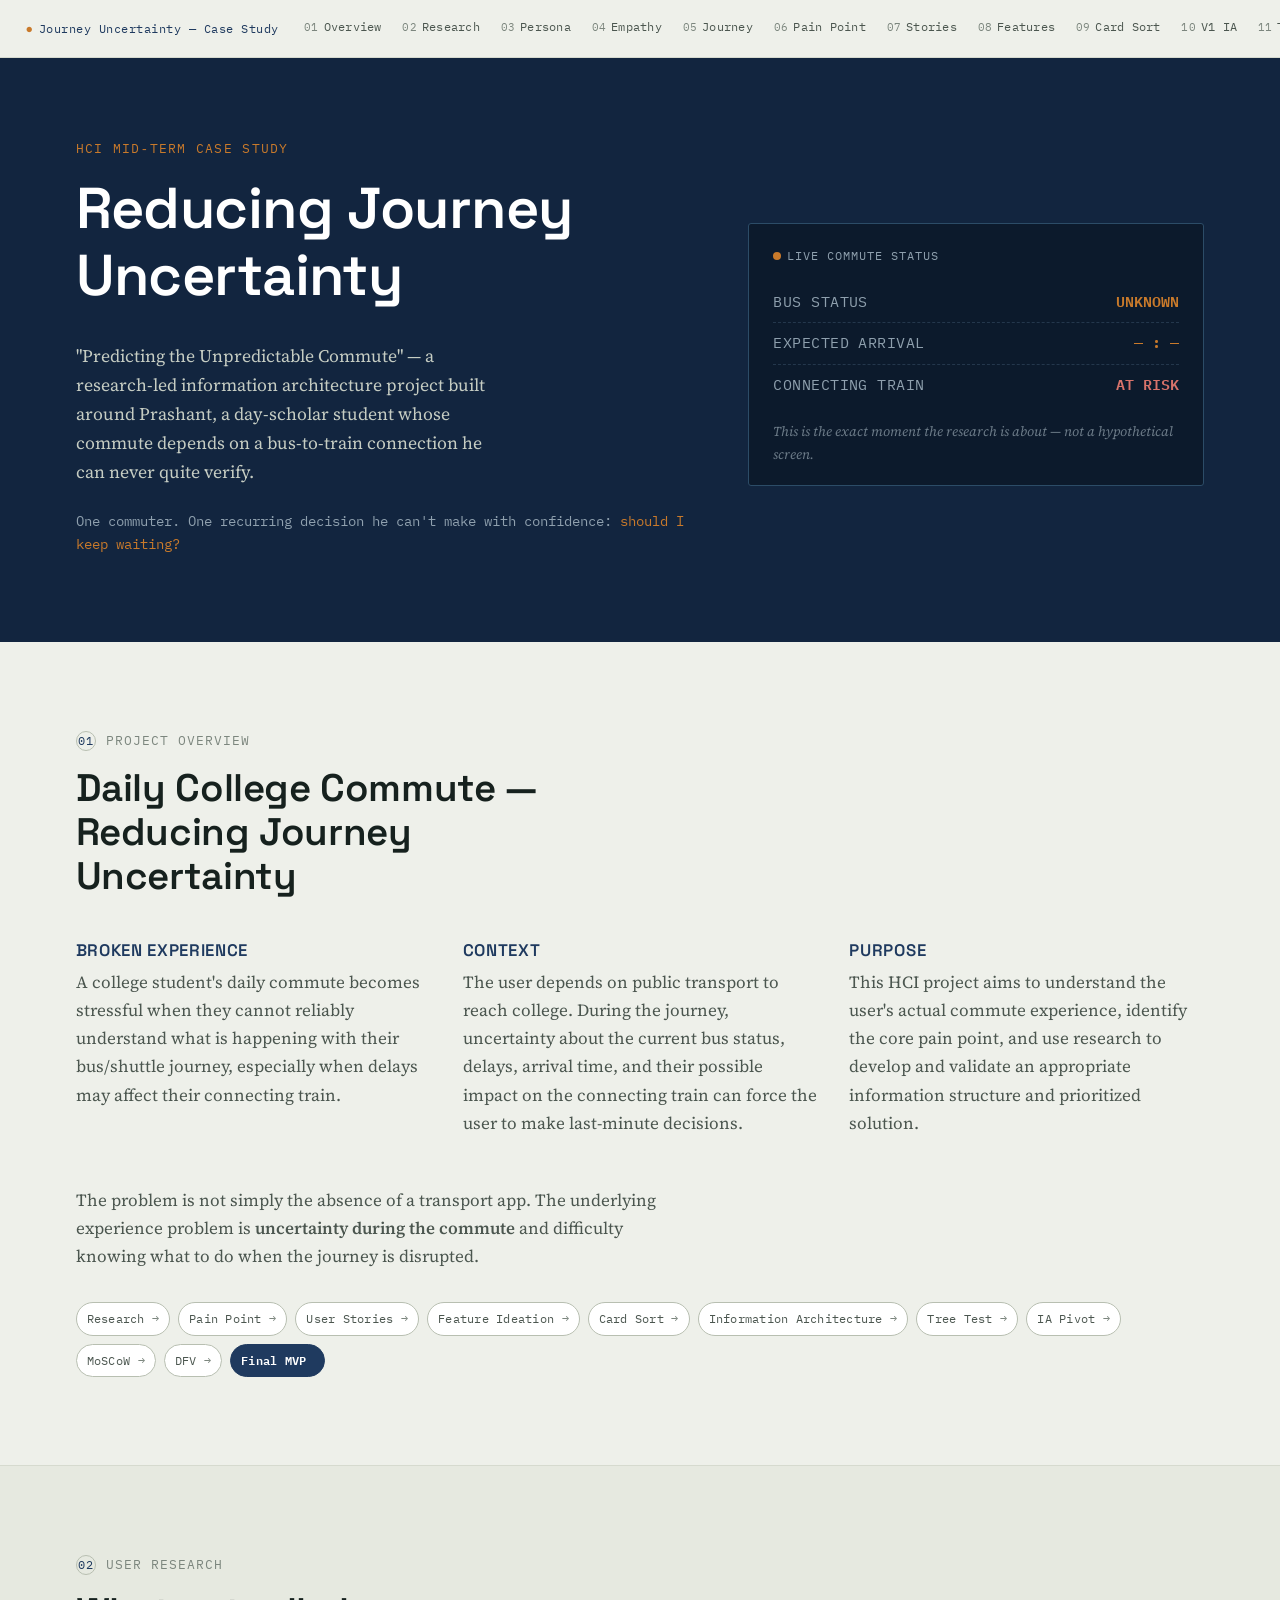
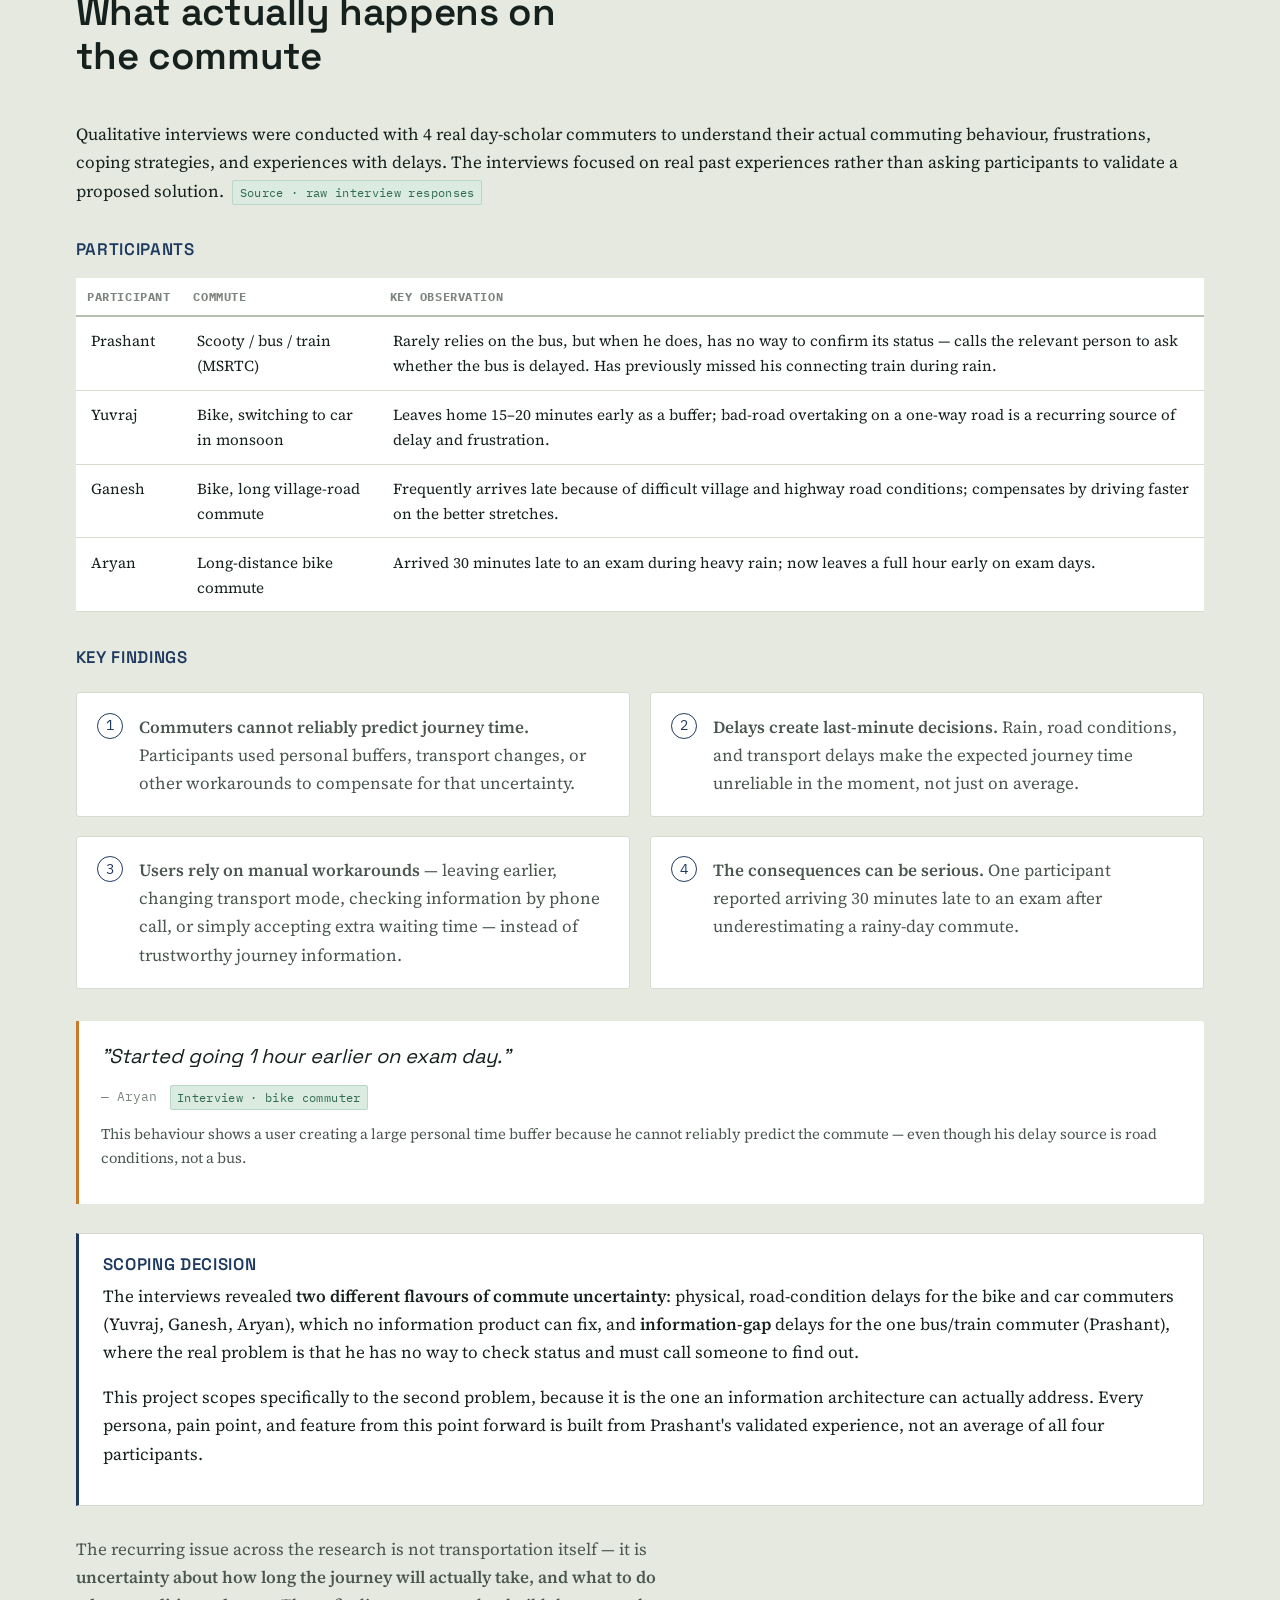
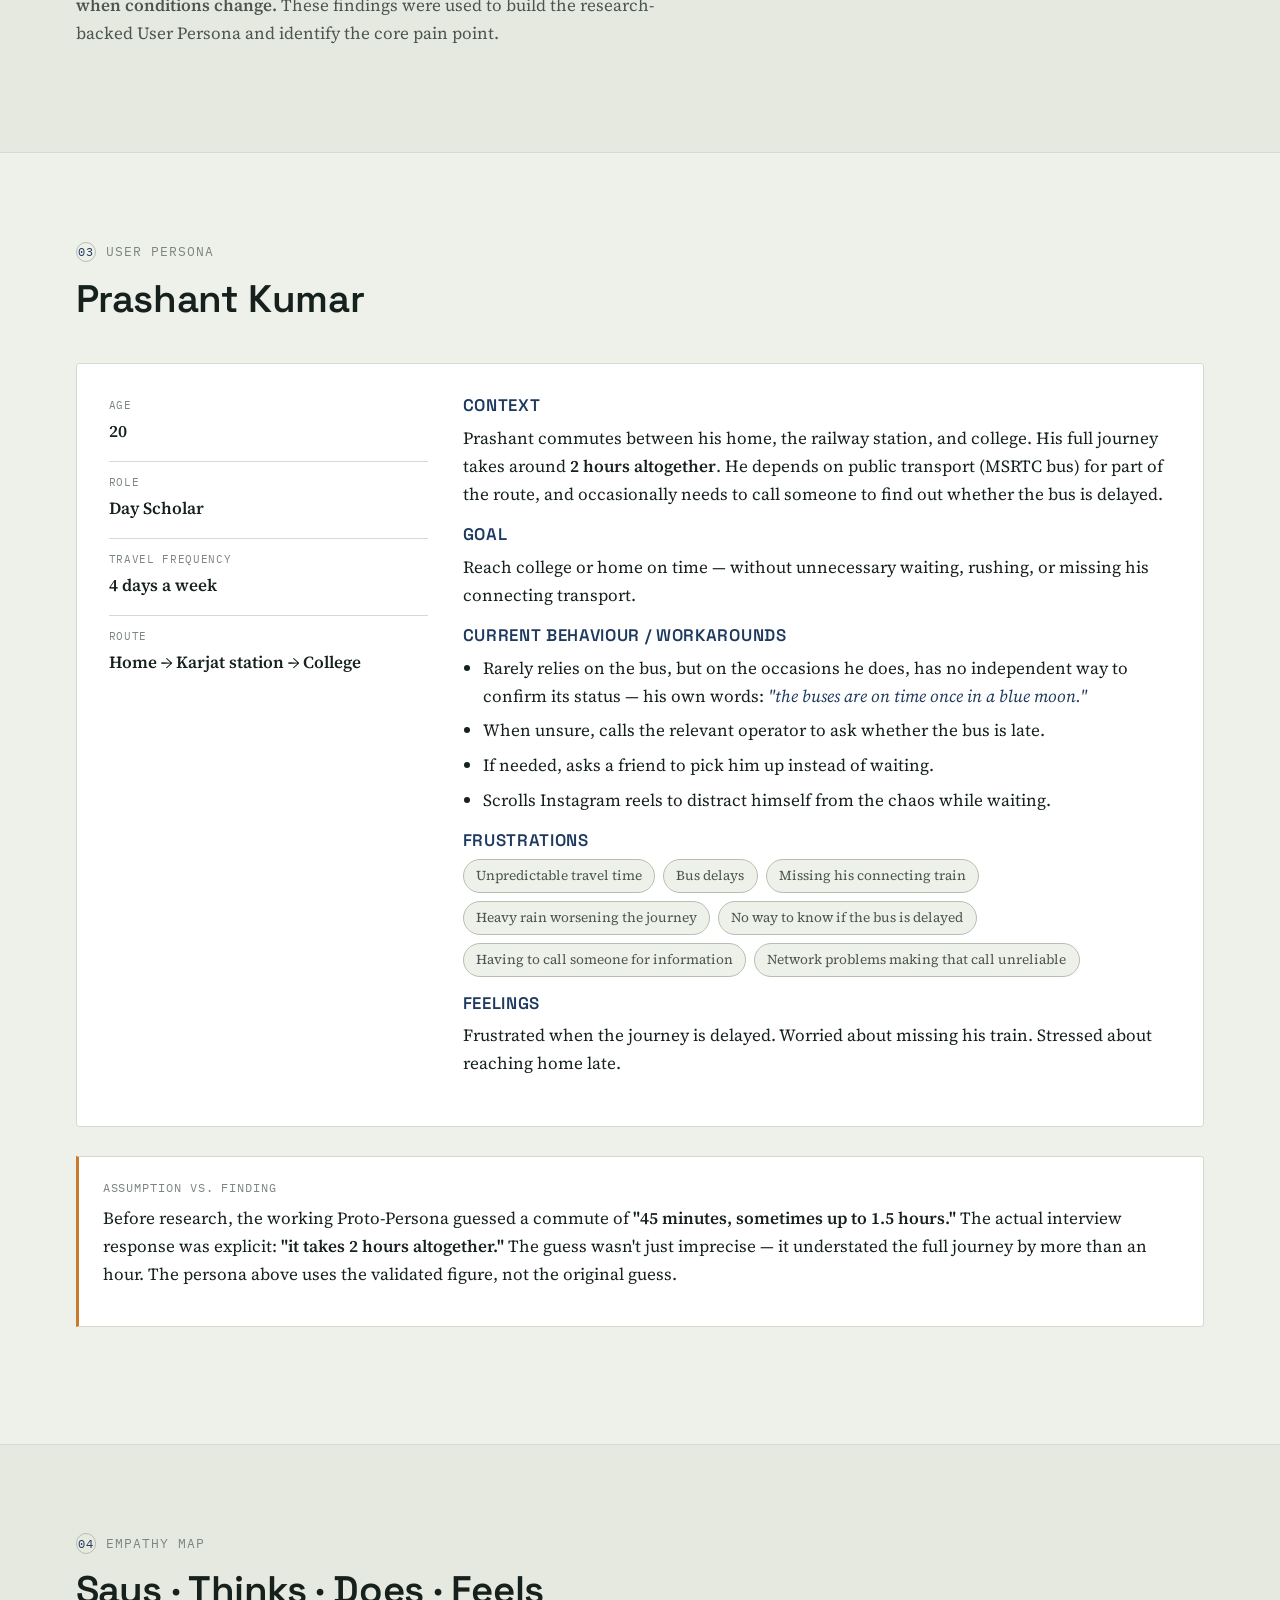
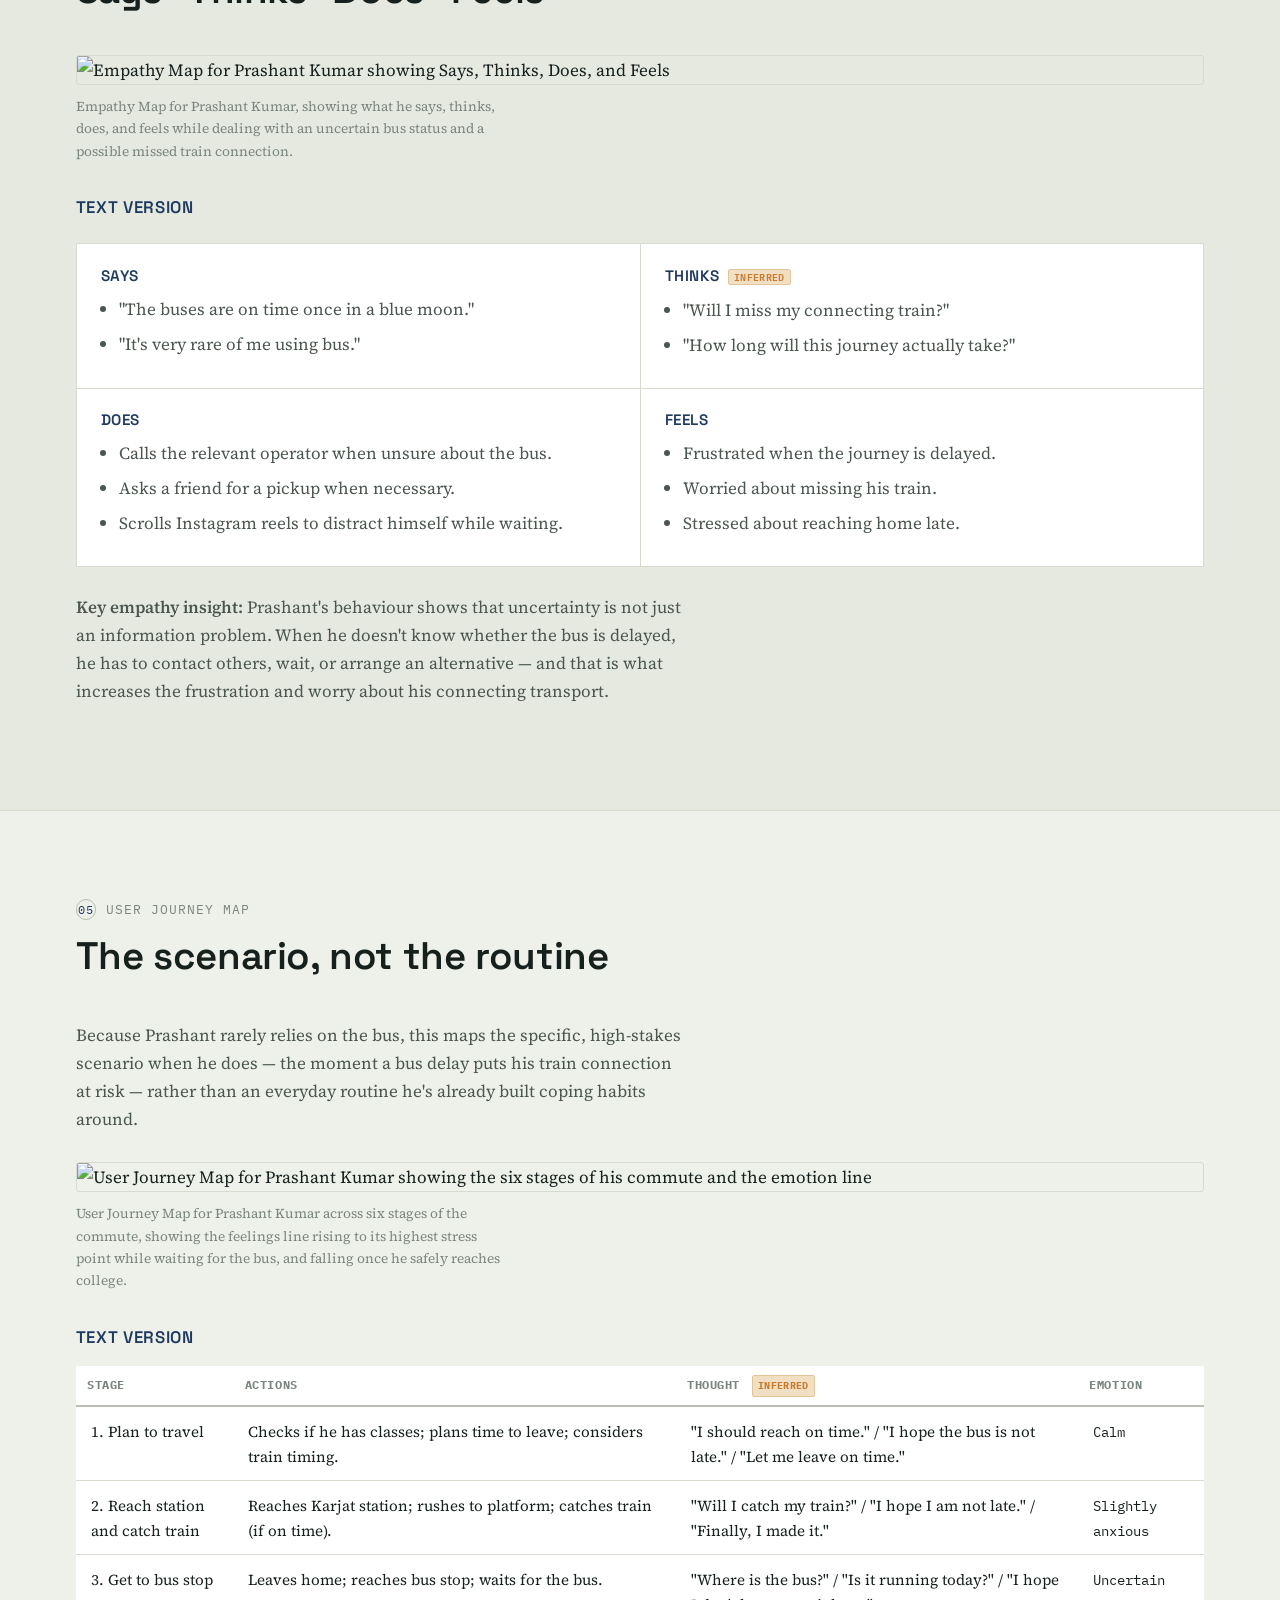
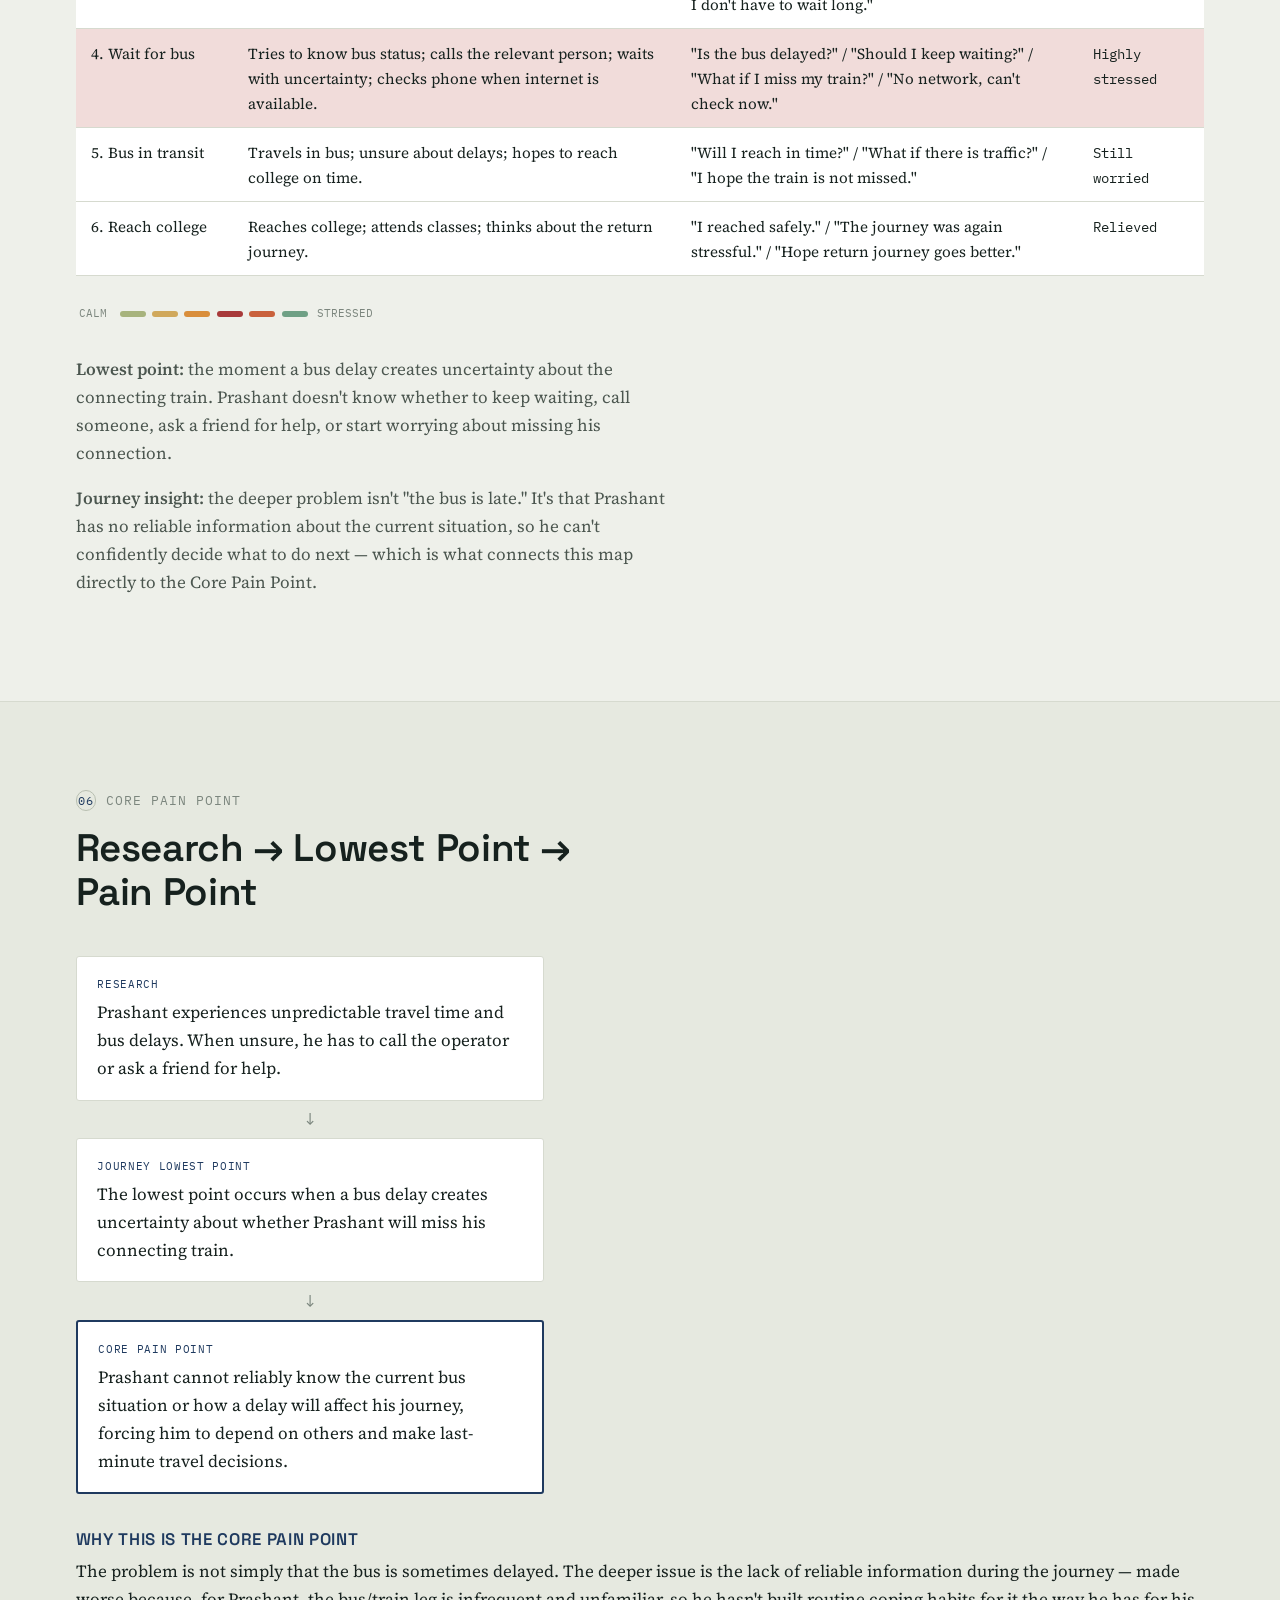
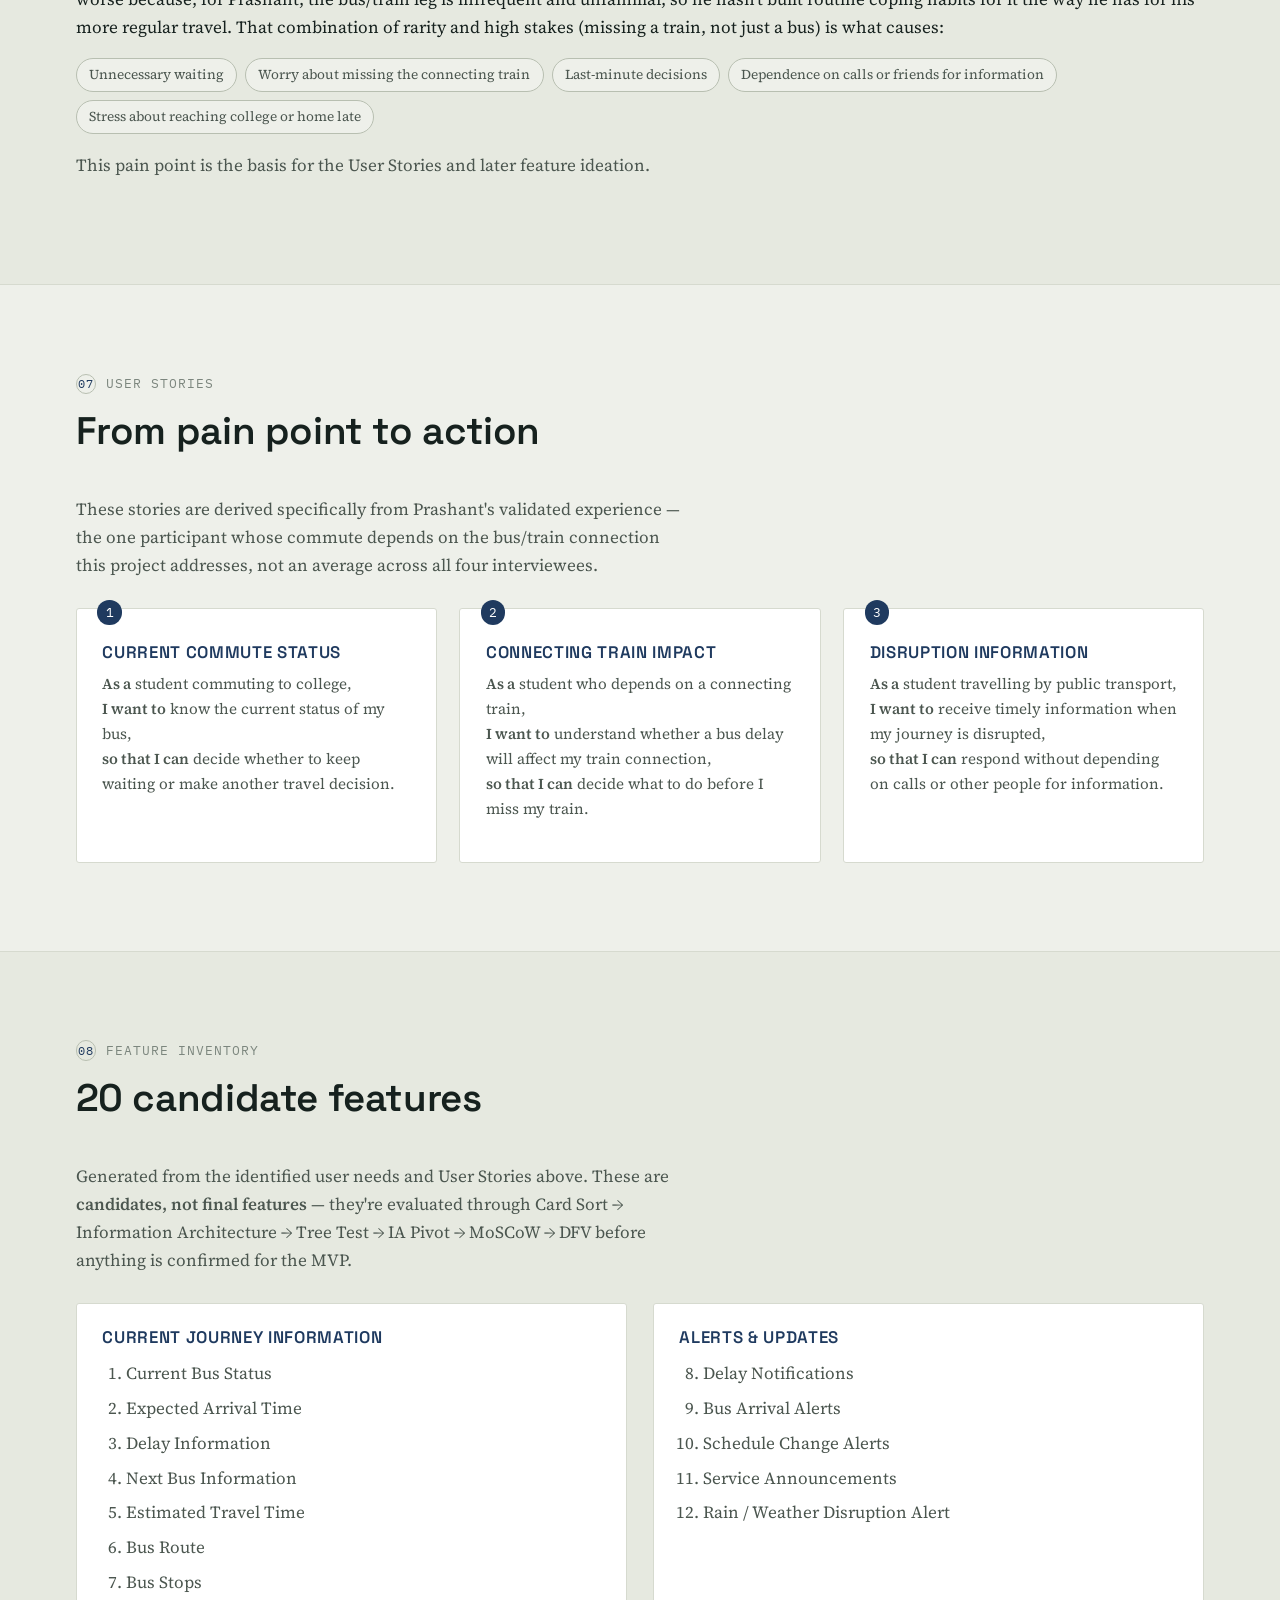
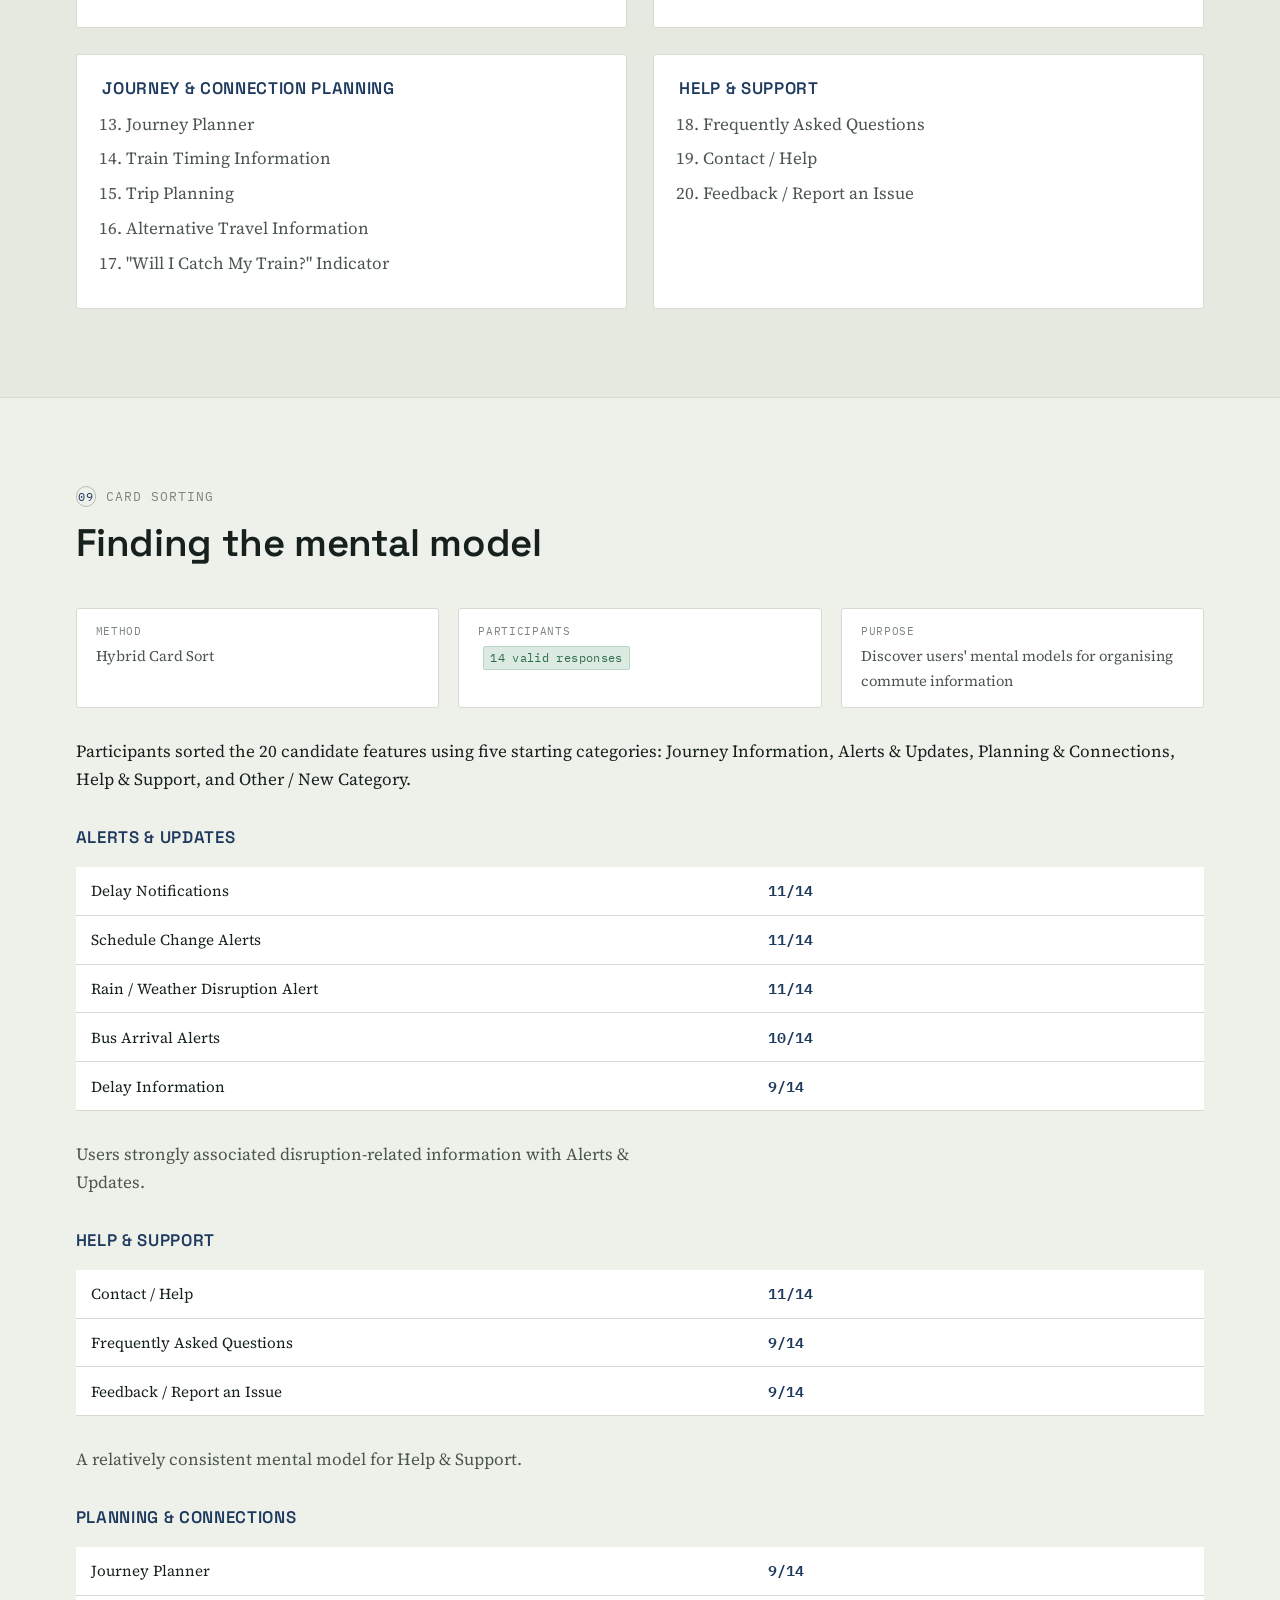
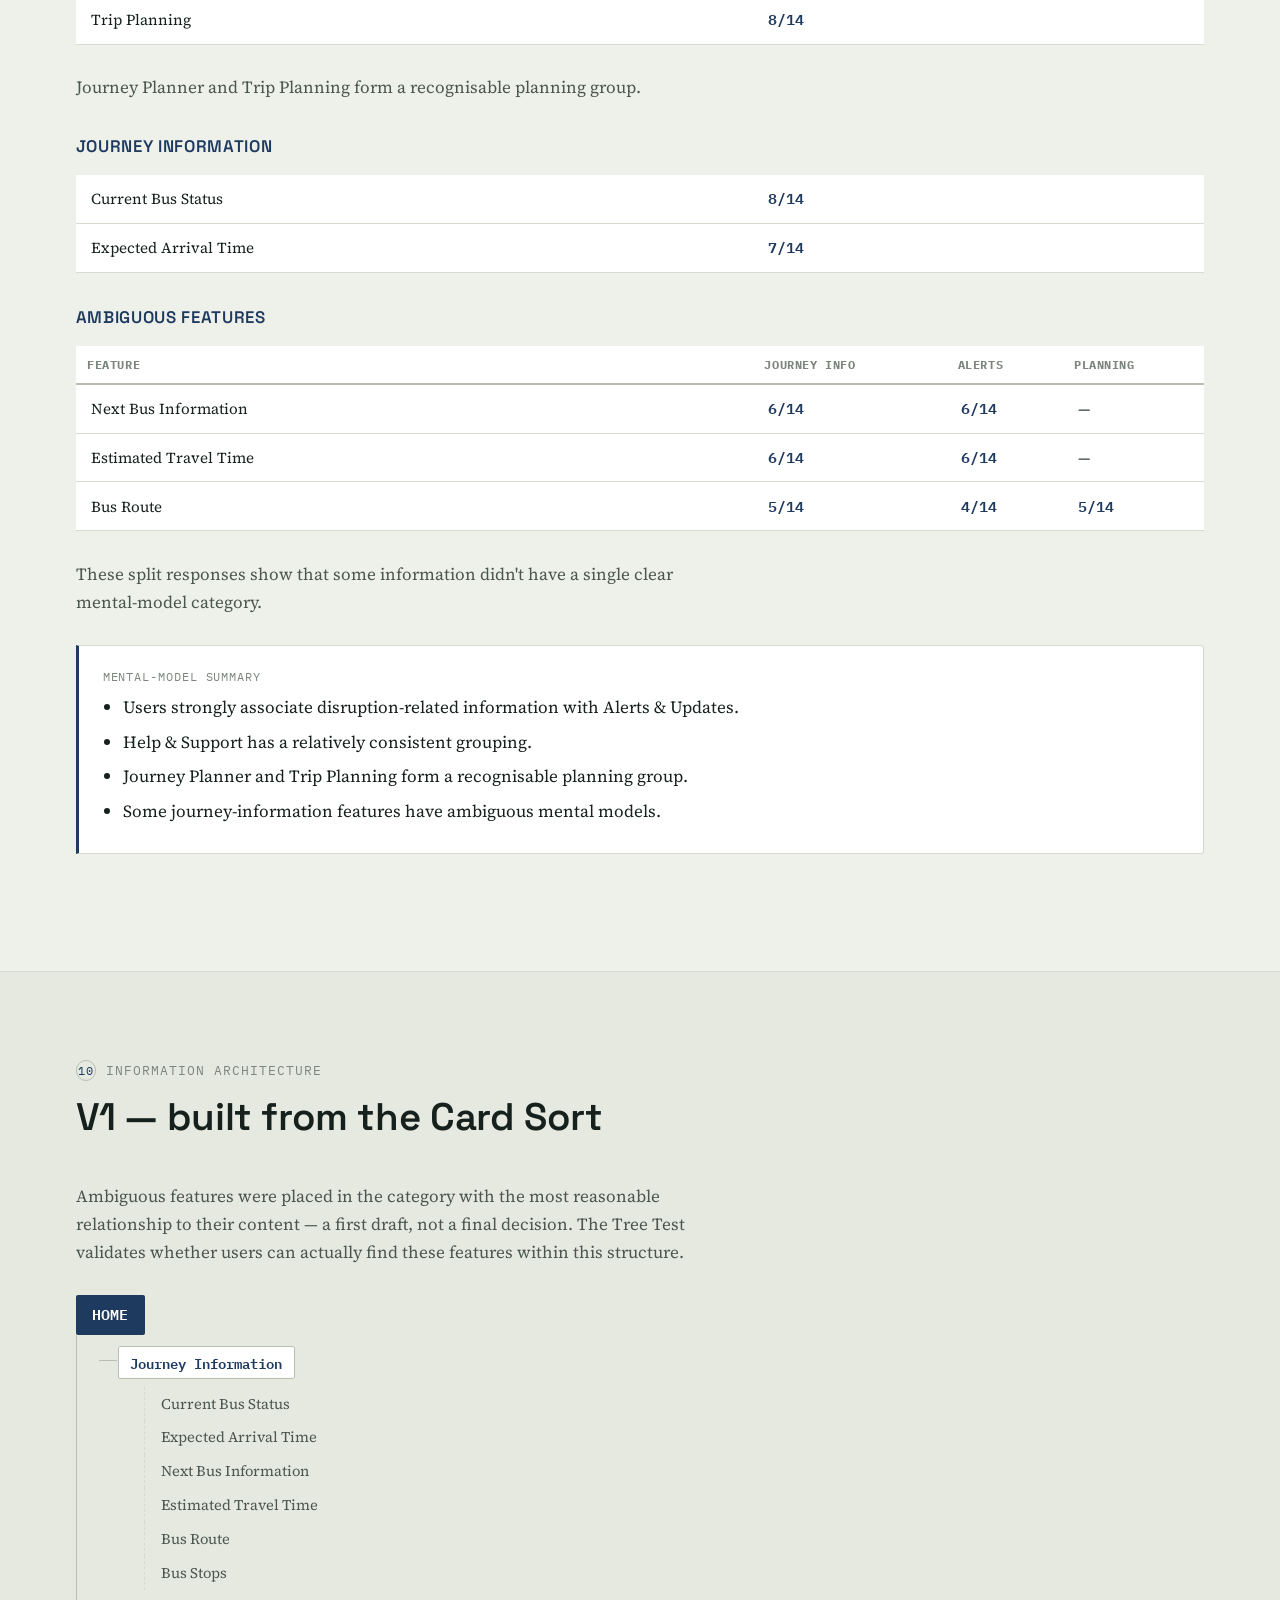
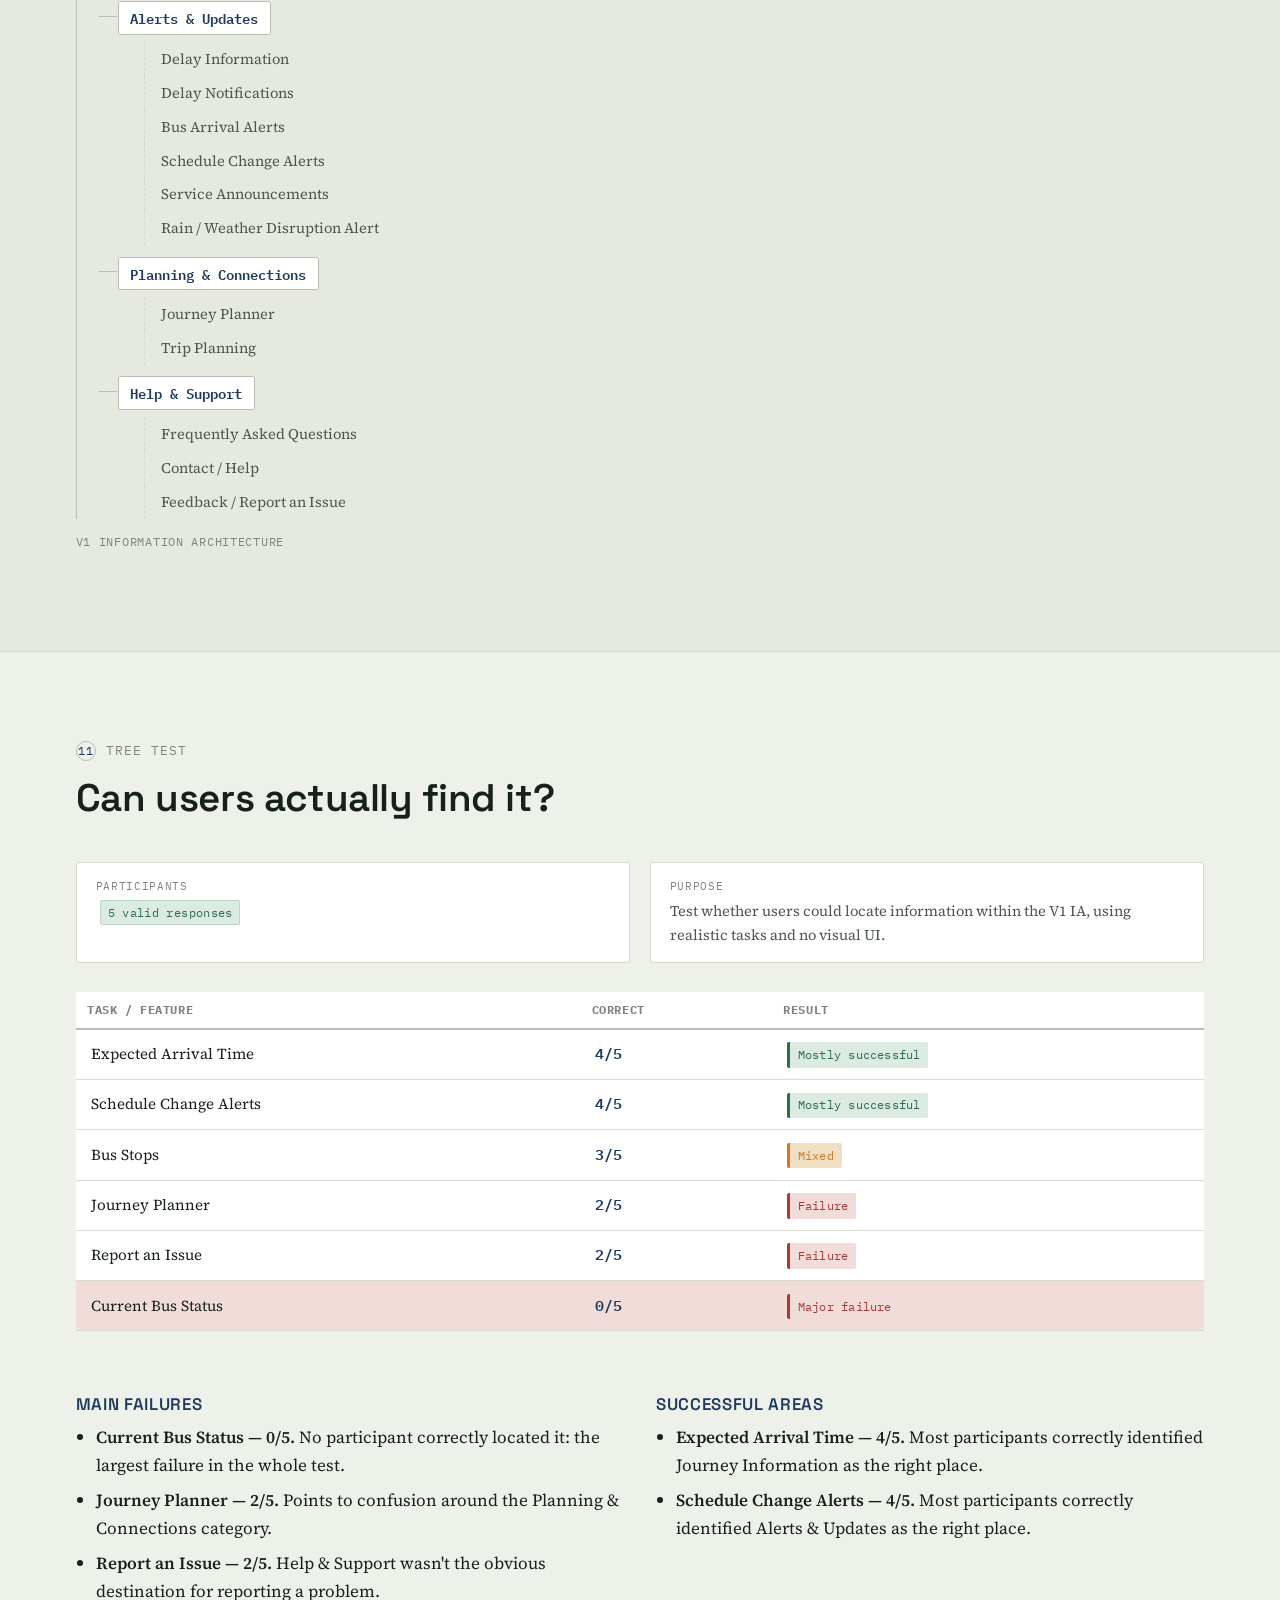
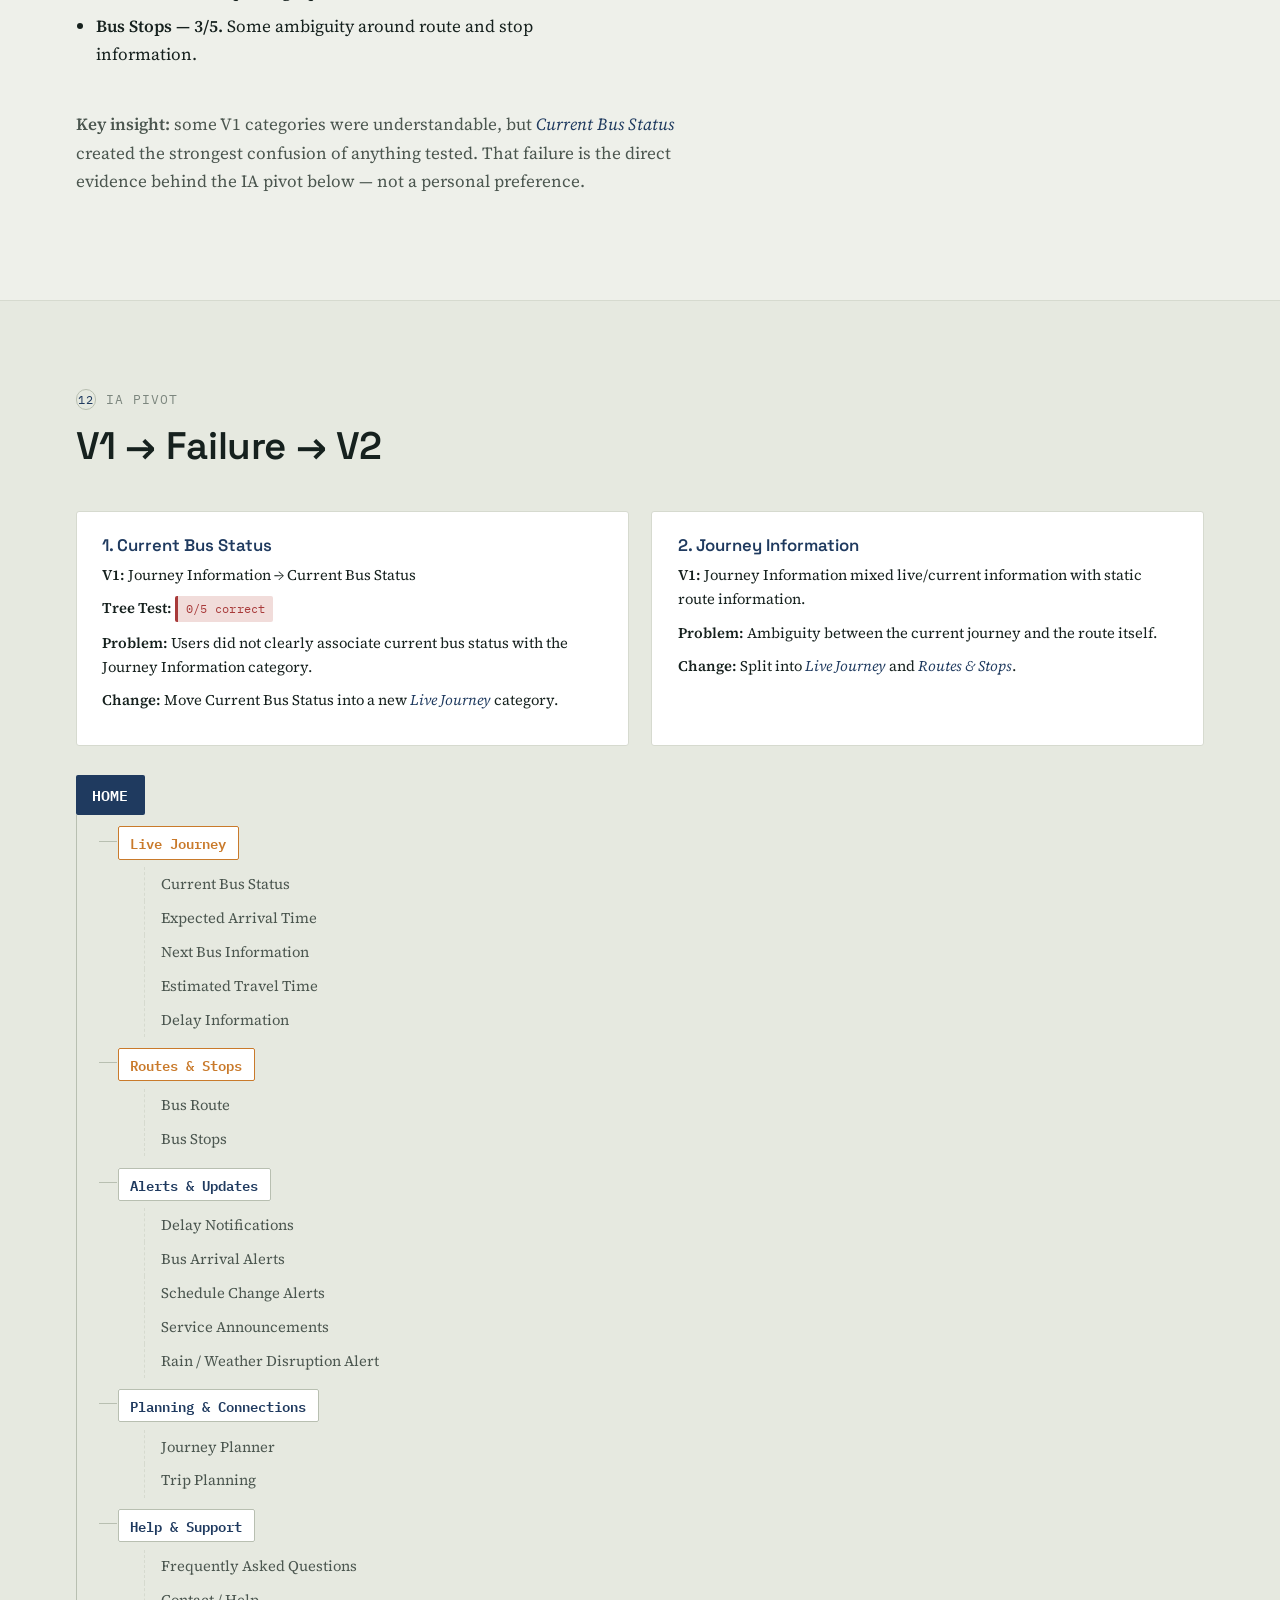
==== index.html @ 409ac8f6 "Add HCL webpage" ====
<!DOCTYPE html>
<html lang="en">
<head>
<meta charset="UTF-8">
<meta name="viewport" content="width=device-width, initial-scale=1.0">
<title>Reducing Journey Uncertainty — HCI Case Study</title>
<meta name="description" content="An HCI case study on reducing commute uncertainty for day-scholar students, from user research through information architecture to a validated MVP.">
<link rel="preconnect" href="https://fonts.googleapis.com">
<link rel="preconnect" href="https://fonts.gstatic.com" crossorigin>
<link href="https://fonts.googleapis.com/css2?family=Space+Grotesk:wght@500;600;700&family=Source+Serif+4:opsz,wght@8..60,400;8..60,500;8..60,600&family=IBM+Plex+Mono:wght@400;500;600&display=swap" rel="stylesheet">
<link rel="stylesheet" href="styles.css">
</head>
<body>

<a class="skip-link" href="#overview">Skip to content</a>

<nav class="topnav" aria-label="Case study sections">
  <div class="topnav__brand">
    <span class="topnav__mark" aria-hidden="true">●</span>
    Journey&nbsp;Uncertainty — Case&nbsp;Study
  </div>
  <ul class="topnav__list">
    <li><a href="#overview"><span class="topnav__n">01</span>Overview</a></li>
    <li><a href="#research"><span class="topnav__n">02</span>Research</a></li>
    <li><a href="#persona"><span class="topnav__n">03</span>Persona</a></li>
    <li><a href="#empathy"><span class="topnav__n">04</span>Empathy</a></li>
    <li><a href="#journey"><span class="topnav__n">05</span>Journey</a></li>
    <li><a href="#pain-point"><span class="topnav__n">06</span>Pain&nbsp;Point</a></li>
    <li><a href="#user-stories"><span class="topnav__n">07</span>Stories</a></li>
    <li><a href="#features"><span class="topnav__n">08</span>Features</a></li>
    <li><a href="#card-sort"><span class="topnav__n">09</span>Card&nbsp;Sort</a></li>
    <li><a href="#v1-ia"><span class="topnav__n">10</span>V1&nbsp;IA</a></li>
    <li><a href="#tree-test"><span class="topnav__n">11</span>Tree&nbsp;Test</a></li>
    <li><a href="#ia-pivot"><span class="topnav__n">12</span>IA&nbsp;Pivot</a></li>
    <li><a href="#moscow"><span class="topnav__n">13</span>MoSCoW</a></li>
    <li><a href="#dfv"><span class="topnav__n">14</span>DFV</a></li>
    <li><a href="#final-mvp"><span class="topnav__n">15</span>Final&nbsp;MVP</a></li>
  </ul>
</nav>

<header class="hero">
  <div class="wrap hero__grid">
    <div class="hero__text">
      <p class="eyebrow">HCI Mid&#8209;Term Case Study</p>
      <h1>Reducing Journey<br>Uncertainty</h1>
      <p class="hero__sub">"Predicting the Unpredictable Commute" — a research-led information
        architecture project built around Prashant, a day-scholar student whose commute depends on
        a bus-to-train connection he can never quite verify.</p>
      <p class="hero__line">One commuter. One recurring decision he can't make with confidence:
        <em>should I keep waiting?</em></p>
    </div>
    <div class="statusboard" role="img" aria-label="Mock departure board reading: bus status unknown, expected arrival unknown, connecting train at risk. This represents the uncertainty at the centre of the research problem.">
      <div class="statusboard__head">
        <span class="statusboard__dot" aria-hidden="true"></span> LIVE COMMUTE STATUS
      </div>
      <dl class="statusboard__rows">
        <div class="statusboard__row">
          <dt>BUS STATUS</dt><dd class="is-unknown">UNKNOWN</dd>
        </div>
        <div class="statusboard__row">
          <dt>EXPECTED ARRIVAL</dt><dd class="is-unknown">&mdash;&nbsp;:&nbsp;&mdash;</dd>
        </div>
        <div class="statusboard__row">
          <dt>CONNECTING TRAIN</dt><dd class="is-risk">AT RISK</dd>
        </div>
      </dl>
      <p class="statusboard__caption">This is the exact moment the research is about — not a hypothetical screen.</p>
    </div>
  </div>
</header>

<main>

<!-- 01 OVERVIEW -->
<section id="overview" class="section">
  <div class="wrap">
    <p class="kicker"><span class="kicker__n">01</span> Project Overview</p>
    <h2>Daily College Commute — Reducing Journey Uncertainty</h2>

    <div class="prose-grid">
      <article>
        <h3>Broken Experience</h3>
        <p>A college student's daily commute becomes stressful when they cannot reliably understand
          what is happening with their bus/shuttle journey, especially when delays may affect their
          connecting train.</p>
      </article>
      <article>
        <h3>Context</h3>
        <p>The user depends on public transport to reach college. During the journey, uncertainty
          about the current bus status, delays, arrival time, and their possible impact on the
          connecting train can force the user to make last-minute decisions.</p>
      </article>
      <article>
        <h3>Purpose</h3>
        <p>This HCI project aims to understand the user's actual commute experience, identify the
          core pain point, and use research to develop and validate an appropriate information
          structure and prioritized solution.</p>
      </article>
    </div>

    <p class="note">The problem is not simply the absence of a transport app. The underlying
      experience problem is <strong>uncertainty during the commute</strong> and difficulty knowing
      what to do when the journey is disrupted.</p>

    <div class="chain" aria-label="Project process, in order">
      <span class="chain__link">Research</span>
      <span class="chain__link">Pain Point</span>
      <span class="chain__link">User Stories</span>
      <span class="chain__link">Feature Ideation</span>
      <span class="chain__link">Card Sort</span>
      <span class="chain__link">Information Architecture</span>
      <span class="chain__link">Tree Test</span>
      <span class="chain__link">IA Pivot</span>
      <span class="chain__link">MoSCoW</span>
      <span class="chain__link">DFV</span>
      <span class="chain__link chain__link--final">Final MVP</span>
    </div>
  </div>
</section>

<!-- 02 RESEARCH -->
<section id="research" class="section section--tint">
  <div class="wrap">
    <p class="kicker"><span class="kicker__n">02</span> User Research</p>
    <h2>What actually happens on the commute</h2>

    <p>Qualitative interviews were conducted with 4 real day-scholar commuters to understand their
      actual commuting behaviour, frustrations, coping strategies, and experiences with delays. The
      interviews focused on real past experiences rather than asking participants to validate a
      proposed solution. <span class="tag tag--evidence">Source · raw interview responses</span></p>

    <h3 class="h-sub">Participants</h3>
    <div class="table-wrap">
      <table>
        <thead>
          <tr><th scope="col">Participant</th><th scope="col">Commute</th><th scope="col">Key observation</th></tr>
        </thead>
        <tbody>
          <tr>
            <td>Prashant</td>
            <td>Scooty / bus / train (MSRTC)</td>
            <td>Rarely relies on the bus, but when he does, has no way to confirm its status —
              calls the relevant person to ask whether the bus is delayed. Has previously missed his connecting train during rain.</td>
          </tr>
          <tr>
            <td>Yuvraj</td>
            <td>Bike, switching to car in monsoon</td>
            <td>Leaves home 15–20 minutes early as a buffer; bad-road overtaking on a one-way road
              is a recurring source of delay and frustration.</td>
          </tr>
          <tr>
            <td>Ganesh</td>
            <td>Bike, long village-road commute</td>
            <td>Frequently arrives late because of difficult village and highway road conditions;
              compensates by driving faster on the better stretches.</td>
          </tr>
          <tr>
            <td>Aryan</td>
            <td>Long-distance bike commute</td>
            <td>Arrived 30 minutes late to an exam during heavy rain; now leaves a full hour early
              on exam days.</td>
          </tr>
        </tbody>
      </table>
    </div>

    <h3 class="h-sub">Key Findings</h3>
    <div class="findings-grid">
      <div class="finding">
        <span class="finding__n">1</span>
        <p><strong>Commuters cannot reliably predict journey time.</strong> Participants used
          personal buffers, transport changes, or other workarounds to compensate for that uncertainty.</p>
      </div>
      <div class="finding">
        <span class="finding__n">2</span>
        <p><strong>Delays create last-minute decisions.</strong> Rain, road conditions, and transport
          delays make the expected journey time unreliable in the moment, not just on average.</p>
      </div>
      <div class="finding">
        <span class="finding__n">3</span>
        <p><strong>Users rely on manual workarounds</strong> — leaving earlier, changing transport
          mode, checking information by phone call, or simply accepting extra waiting time — instead
          of trustworthy journey information.</p>
      </div>
      <div class="finding">
        <span class="finding__n">4</span>
        <p><strong>The consequences can be serious.</strong> One participant reported arriving 30
          minutes late to an exam after underestimating a rainy-day commute.</p>
      </div>
    </div>

    <blockquote class="evidence">
      <p>"Started going 1 hour earlier on exam day."</p>
      <cite>— Aryan <span class="tag tag--evidence">Interview · bike commuter</span></cite>
      <p class="evidence__note">This behaviour shows a user creating a large personal time buffer
        because he cannot reliably predict the commute — even though his delay source is road
        conditions, not a bus.</p>
    </blockquote>

    <div class="callout callout--scope">
      <h3>Scoping decision</h3>
      <p>The interviews revealed <strong>two different flavours of commute uncertainty</strong>:
        physical, road-condition delays for the bike and car commuters (Yuvraj, Ganesh, Aryan), which
        no information product can fix, and <strong>information-gap</strong> delays for the one
        bus/train commuter (Prashant), where the real problem is that he has no way to check status
        and must call someone to find out.</p>
      <p>This project scopes specifically to the second problem, because it is the one an
        information architecture can actually address. Every persona, pain point, and feature from
        this point forward is built from Prashant's validated experience, not an average of all
        four participants.</p>
    </div>

    <p class="note">The recurring issue across the research is not transportation itself — it is
      <strong>uncertainty about how long the journey will actually take, and what to do when
      conditions change.</strong> These findings were used to build the research-backed User Persona
      and identify the core pain point.</p>
  </div>
</section>

<!-- 03 PERSONA -->
<section id="persona" class="section">
  <div class="wrap">
    <p class="kicker"><span class="kicker__n">03</span> User Persona</p>
    <h2>Prashant Kumar</h2>

    <div class="persona-card">
      <div class="persona-card__id">
        <dl class="persona-facts">
          <div><dt>Age</dt><dd>20</dd></div>
          <div><dt>Role</dt><dd>Day Scholar</dd></div>
          <div><dt>Travel frequency</dt><dd>4 days a week</dd></div>
          <div><dt>Route</dt><dd>Home → Karjat station → College</dd></div>
        </dl>
      </div>
      <div class="persona-card__body">
        <h3>Context</h3>
        <p>Prashant commutes between his home, the railway station, and college. His full journey
          takes around <strong>2 hours altogether</strong>. He depends on public transport (MSRTC bus)
          for part of the route, and occasionally needs to call someone to find out whether the bus
          is delayed.</p>

        <h3>Goal</h3>
        <p>Reach college or home on time — without unnecessary waiting, rushing, or missing his
          connecting transport.</p>

        <h3>Current behaviour / workarounds</h3>
        <ul>
          <li>Rarely relies on the bus, but on the occasions he does, has no independent way to
            confirm its status — his own words: <em>"the buses are on time once in a blue moon."</em></li>
          <li>When unsure, calls the relevant operator to ask whether the bus is late.</li>
          <li>If needed, asks a friend to pick him up instead of waiting.</li>
          <li>Scrolls Instagram reels to distract himself from the chaos while waiting.</li>
        </ul>

        <h3>Frustrations</h3>
        <ul class="tag-list">
          <li>Unpredictable travel time</li>
          <li>Bus delays</li>
          <li>Missing his connecting train</li>
          <li>Heavy rain worsening the journey</li>
          <li>No way to know if the bus is delayed</li>
          <li>Having to call someone for information</li>
          <li>Network problems making that call unreliable</li>
        </ul>

        <h3>Feelings</h3>
        <p>Frustrated when the journey is delayed. Worried about missing his train. Stressed about
          reaching home late.</p>
      </div>
    </div>

    <div class="callout callout--assumption">
      <p class="callout__label">Assumption vs. finding</p>
      <p>Before research, the working Proto-Persona guessed a commute of <strong>"45 minutes,
        sometimes up to 1.5 hours."</strong> The actual interview response was explicit: <strong>"it
        takes 2 hours altogether."</strong> The guess wasn't just imprecise — it understated the full
        journey by more than an hour. The persona above uses the validated figure, not the original
        guess.</p>
    </div>
  </div>
</section>

<!-- 04 EMPATHY MAP -->
<section id="empathy" class="section section--tint">
  <div class="wrap">
    <p class="kicker"><span class="kicker__n">04</span> Empathy Map</p>
    <h2>Says · Thinks · Does · Feels</h2>

    <figure class="artifact-figure">
      <img class="artifact-image" src="images/Empathy_Map_Prashant.png" alt="Empathy Map for Prashant Kumar showing Says, Thinks, Does, and Feels">
      <figcaption>Empathy Map for Prashant Kumar, showing what he says, thinks, does, and feels
        while dealing with an uncertain bus status and a possible missed train connection.</figcaption>
    </figure>

    <h3 class="h-sub">Text version</h3>
    <div class="empathy-grid">
      <div class="empathy-cell">
        <h4>Says</h4>
        <ul>
          <li>"The buses are on time once in a blue moon."</li>
          <li>"It's very rare of me using bus."</li>
        </ul>
      </div>
      <div class="empathy-cell">
        <h4>Thinks <span class="tag tag--inferred">inferred</span></h4>
        <ul>
          <li>"Will I miss my connecting train?"</li>
          <li>"How long will this journey actually take?"</li>
        </ul>
      </div>
      <div class="empathy-cell">
        <h4>Does</h4>
        <ul>
          <li>Calls the relevant operator when unsure about the bus.</li>
          <li>Asks a friend for a pickup when necessary.</li>
          <li>Scrolls Instagram reels to distract himself while waiting.</li>
        </ul>
      </div>
      <div class="empathy-cell">
        <h4>Feels</h4>
        <ul>
          <li>Frustrated when the journey is delayed.</li>
          <li>Worried about missing his train.</li>
          <li>Stressed about reaching home late.</li>
        </ul>
      </div>
    </div>

    <p class="note"><strong>Key empathy insight:</strong> Prashant's behaviour shows that uncertainty
      is not just an information problem. When he doesn't know whether the bus is delayed, he has to
      contact others, wait, or arrange an alternative — and that is what increases the frustration and
      worry about his connecting transport.</p>
  </div>
</section>

<!-- 05 JOURNEY MAP -->
<section id="journey" class="section">
  <div class="wrap">
    <p class="kicker"><span class="kicker__n">05</span> User Journey Map</p>
    <h2>The scenario, not the routine</h2>

    <p class="note">Because Prashant rarely relies on the bus, this maps the specific, high-stakes
      scenario when he does — the moment a bus delay puts his train connection at risk — rather than
      an everyday routine he's already built coping habits around.</p>

    <figure class="artifact-figure">
      <img class="artifact-image" src="images/Journey_Map_Prashant.png" alt="User Journey Map for Prashant Kumar showing the six stages of his commute and the emotion line">
      <figcaption>User Journey Map for Prashant Kumar across six stages of the commute, showing the
        feelings line rising to its highest stress point while waiting for the bus, and falling once
        he safely reaches college.</figcaption>
    </figure>

    <h3 class="h-sub">Text version</h3>
    <div class="table-wrap">
      <table class="journey-table">
        <thead>
          <tr><th scope="col">Stage</th><th scope="col">Actions</th><th scope="col">Thought <span class="tag tag--inferred">inferred</span></th><th scope="col">Emotion</th></tr>
        </thead>
        <tbody>
          <tr><td>1. Plan to travel</td><td>Checks if he has classes; plans time to leave; considers train timing.</td><td>"I should reach on time." / "I hope the bus is not late." / "Let me leave on time."</td><td><span class="emo emo--2">Calm</span></td></tr>
          <tr><td>2. Reach station and catch train</td><td>Reaches Karjat station; rushes to platform; catches train (if on time).</td><td>"Will I catch my train?" / "I hope I am not late." / "Finally, I made it."</td><td><span class="emo emo--3">Slightly anxious</span></td></tr>
          <tr><td>3. Get to bus stop</td><td>Leaves home; reaches bus stop; waits for the bus.</td><td>"Where is the bus?" / "Is it running today?" / "I hope I don't have to wait long."</td><td><span class="emo emo--4">Uncertain</span></td></tr>
          <tr class="is-lowest"><td>4. Wait for bus</td><td>Tries to know bus status; calls the relevant person; waits with uncertainty; checks phone when internet is available.</td><td>"Is the bus delayed?" / "Should I keep waiting?" / "What if I miss my train?" / "No network, can't check now."</td><td><span class="emo emo--7">Highly stressed</span></td></tr>
          <tr><td>5. Bus in transit</td><td>Travels in bus; unsure about delays; hopes to reach college on time.</td><td>"Will I reach in time?" / "What if there is traffic?" / "I hope the train is not missed."</td><td><span class="emo emo--5">Still worried</span></td></tr>
          <tr><td>6. Reach college</td><td>Reaches college; attends classes; thinks about the return journey.</td><td>"I reached safely." / "The journey was again stressful." / "Hope return journey goes better."</td><td><span class="emo emo--1">Relieved</span></td></tr>
        </tbody>
      </table>
    </div>

    <div class="emotion-line" aria-hidden="true">
      <span class="emotion-line__dot emo--2"></span>
      <span class="emotion-line__dot emo--3"></span>
      <span class="emotion-line__dot emo--4"></span>
      <span class="emotion-line__dot emo--7"></span>
      <span class="emotion-line__dot emo--5"></span>
      <span class="emotion-line__dot emo--1"></span>
    </div>

    <p class="note"><strong>Lowest point:</strong> the moment a bus delay creates uncertainty about
      the connecting train. Prashant doesn't know whether to keep waiting, call someone, ask a friend
      for help, or start worrying about missing his connection.</p>
    <p class="note"><strong>Journey insight:</strong> the deeper problem isn't "the bus is late." It's
      that Prashant has no reliable information about the current situation, so he can't confidently
      decide what to do next — which is what connects this map directly to the Core Pain Point.</p>
  </div>
</section>

<!-- 06 PAIN POINT -->
<section id="pain-point" class="section section--tint">
  <div class="wrap">
    <p class="kicker"><span class="kicker__n">06</span> Core Pain Point</p>
    <h2>Research → Lowest Point → Pain Point</h2>

    <div class="reasoning-chain">
      <div class="reasoning-step">
        <span class="reasoning-step__label">Research</span>
        <p>Prashant experiences unpredictable travel time and bus delays. When unsure, he has to
          call the operator or ask a friend for help.</p>
      </div>
      <div class="reasoning-arrow" aria-hidden="true">↓</div>
      <div class="reasoning-step">
        <span class="reasoning-step__label">Journey lowest point</span>
        <p>The lowest point occurs when a bus delay creates uncertainty about whether Prashant will
          miss his connecting train.</p>
      </div>
      <div class="reasoning-arrow" aria-hidden="true">↓</div>
      <div class="reasoning-step reasoning-step--final">
        <span class="reasoning-step__label">Core pain point</span>
        <p>Prashant cannot reliably know the current bus situation or how a delay will affect his
          journey, forcing him to depend on others and make last-minute travel decisions.</p>
      </div>
    </div>

    <h3 class="h-sub">Why this is the core pain point</h3>
    <p>The problem is not simply that the bus is sometimes delayed. The deeper issue is the lack of
      reliable information during the journey — made worse because, for Prashant, the bus/train leg
      is infrequent and unfamiliar, so he hasn't built routine coping habits for it the way he has for
      his more regular travel. That combination of rarity and high stakes (missing a train, not just
      a bus) is what causes:</p>
    <ul class="tag-list">
      <li>Unnecessary waiting</li>
      <li>Worry about missing the connecting train</li>
      <li>Last-minute decisions</li>
      <li>Dependence on calls or friends for information</li>
      <li>Stress about reaching college or home late</li>
    </ul>
    <p class="note">This pain point is the basis for the User Stories and later feature ideation.</p>
  </div>
</section>

<!-- 07 USER STORIES -->
<section id="user-stories" class="section">
  <div class="wrap">
    <p class="kicker"><span class="kicker__n">07</span> User Stories</p>
    <h2>From pain point to action</h2>
    <p class="note">These stories are derived specifically from Prashant's validated experience —
      the one participant whose commute depends on the bus/train connection this project addresses,
      not an average across all four interviewees.</p>

    <div class="story-grid">
      <div class="story-card">
        <span class="story-card__n">1</span>
        <h3>Current Commute Status</h3>
        <p><strong>As a</strong> student commuting to college,<br>
          <strong>I want to</strong> know the current status of my bus,<br>
          <strong>so that I can</strong> decide whether to keep waiting or make another travel decision.</p>
      </div>
      <div class="story-card">
        <span class="story-card__n">2</span>
        <h3>Connecting Train Impact</h3>
        <p><strong>As a</strong> student who depends on a connecting train,<br>
          <strong>I want to</strong> understand whether a bus delay will affect my train connection,<br>
          <strong>so that I can</strong> decide what to do before I miss my train.</p>
      </div>
      <div class="story-card">
        <span class="story-card__n">3</span>
        <h3>Disruption Information</h3>
        <p><strong>As a</strong> student travelling by public transport,<br>
          <strong>I want to</strong> receive timely information when my journey is disrupted,<br>
          <strong>so that I can</strong> respond without depending on calls or other people for information.</p>
      </div>
    </div>
  </div>
</section>

<!-- 08 FEATURE INVENTORY -->
<section id="features" class="section section--tint">
  <div class="wrap">
    <p class="kicker"><span class="kicker__n">08</span> Feature Inventory</p>
    <h2>20 candidate features</h2>
    <p class="note">Generated from the identified user needs and User Stories above. These are
      <strong>candidates, not final features</strong> — they're evaluated through Card Sort →
      Information Architecture → Tree Test → IA Pivot → MoSCoW → DFV before anything is confirmed
      for the MVP.</p>

    <div class="feature-groups">
      <div class="feature-group">
        <h3>Current Journey Information</h3>
        <ol>
          <li>Current Bus Status</li>
          <li>Expected Arrival Time</li>
          <li>Delay Information</li>
          <li>Next Bus Information</li>
          <li>Estimated Travel Time</li>
          <li>Bus Route</li>
          <li>Bus Stops</li>
        </ol>
      </div>
      <div class="feature-group">
        <h3>Alerts &amp; Updates</h3>
        <ol start="8">
          <li>Delay Notifications</li>
          <li>Bus Arrival Alerts</li>
          <li>Schedule Change Alerts</li>
          <li>Service Announcements</li>
          <li>Rain / Weather Disruption Alert</li>
        </ol>
      </div>
      <div class="feature-group">
        <h3>Journey &amp; Connection Planning</h3>
        <ol start="13">
          <li>Journey Planner</li>
          <li>Train Timing Information</li>
          <li>Trip Planning</li>
          <li>Alternative Travel Information</li>
          <li>"Will I Catch My Train?" Indicator</li>
        </ol>
      </div>
      <div class="feature-group">
        <h3>Help &amp; Support</h3>
        <ol start="18">
          <li>Frequently Asked Questions</li>
          <li>Contact / Help</li>
          <li>Feedback / Report an Issue</li>
        </ol>
      </div>
    </div>
  </div>
</section>

<!-- 09 CARD SORT -->
<section id="card-sort" class="section">
  <div class="wrap">
    <p class="kicker"><span class="kicker__n">09</span> Card Sorting</p>
    <h2>Finding the mental model</h2>

    <div class="meta-row">
      <div class="meta-item"><span class="meta-item__label">Method</span>Hybrid Card Sort</div>
      <div class="meta-item"><span class="meta-item__label">Participants</span><span class="tag tag--evidence">14 valid responses</span></div>
      <div class="meta-item"><span class="meta-item__label">Purpose</span>Discover users' mental models for organising commute information</div>
    </div>

    <p>Participants sorted the 20 candidate features using five starting categories: Journey
      Information, Alerts &amp; Updates, Planning &amp; Connections, Help &amp; Support, and
      Other / New Category.</p>

    <h3 class="h-sub">Alerts &amp; Updates</h3>
    <div class="table-wrap">
      <table class="tally-table">
        <tbody>
          <tr><td>Delay Notifications</td><td class="tally">11/14</td></tr>
          <tr><td>Schedule Change Alerts</td><td class="tally">11/14</td></tr>
          <tr><td>Rain / Weather Disruption Alert</td><td class="tally">11/14</td></tr>
          <tr><td>Bus Arrival Alerts</td><td class="tally">10/14</td></tr>
          <tr><td>Delay Information</td><td class="tally">9/14</td></tr>
        </tbody>
      </table>
    </div>
    <p class="note">Users strongly associated disruption-related information with Alerts &amp; Updates.</p>

    <h3 class="h-sub">Help &amp; Support</h3>
    <div class="table-wrap">
      <table class="tally-table">
        <tbody>
          <tr><td>Contact / Help</td><td class="tally">11/14</td></tr>
          <tr><td>Frequently Asked Questions</td><td class="tally">9/14</td></tr>
          <tr><td>Feedback / Report an Issue</td><td class="tally">9/14</td></tr>
        </tbody>
      </table>
    </div>
    <p class="note">A relatively consistent mental model for Help &amp; Support.</p>

    <h3 class="h-sub">Planning &amp; Connections</h3>
    <div class="table-wrap">
      <table class="tally-table">
        <tbody>
          <tr><td>Journey Planner</td><td class="tally">9/14</td></tr>
          <tr><td>Trip Planning</td><td class="tally">8/14</td></tr>
        </tbody>
      </table>
    </div>
    <p class="note">Journey Planner and Trip Planning form a recognisable planning group.</p>

    <h3 class="h-sub">Journey Information</h3>
    <div class="table-wrap">
      <table class="tally-table">
        <tbody>
          <tr><td>Current Bus Status</td><td class="tally">8/14</td></tr>
          <tr><td>Expected Arrival Time</td><td class="tally">7/14</td></tr>
        </tbody>
      </table>
    </div>

    <h3 class="h-sub">Ambiguous features</h3>
    <div class="table-wrap">
      <table class="tally-table tally-table--split">
        <thead><tr><th scope="col">Feature</th><th scope="col">Journey Info</th><th scope="col">Alerts</th><th scope="col">Planning</th></tr></thead>
        <tbody>
          <tr><td>Next Bus Information</td><td class="tally">6/14</td><td class="tally">6/14</td><td>—</td></tr>
          <tr><td>Estimated Travel Time</td><td class="tally">6/14</td><td class="tally">6/14</td><td>—</td></tr>
          <tr><td>Bus Route</td><td class="tally">5/14</td><td class="tally">4/14</td><td class="tally">5/14</td></tr>
        </tbody>
      </table>
    </div>
    <p class="note">These split responses show that some information didn't have a single clear
      mental-model category.</p>

    <div class="callout">
      <p class="callout__label">Mental-model summary</p>
      <ul>
        <li>Users strongly associate disruption-related information with Alerts &amp; Updates.</li>
        <li>Help &amp; Support has a relatively consistent grouping.</li>
        <li>Journey Planner and Trip Planning form a recognisable planning group.</li>
        <li>Some journey-information features have ambiguous mental models.</li>
      </ul>
    </div>
  </div>
</section>

<!-- 10 V1 IA -->
<section id="v1-ia" class="section section--tint">
  <div class="wrap">
    <p class="kicker"><span class="kicker__n">10</span> Information Architecture</p>
    <h2>V1 — built from the Card Sort</h2>
    <p class="note">Ambiguous features were placed in the category with the most reasonable
      relationship to their content — a first draft, not a final decision. The Tree Test validates
      whether users can actually find these features within this structure.</p>

    <div class="tree">
      <div class="tree__root">HOME</div>
      <ul class="tree__branch">
        <li><span class="tree__cat">Journey Information</span>
          <ul><li>Current Bus Status</li><li>Expected Arrival Time</li><li>Next Bus Information</li><li>Estimated Travel Time</li><li>Bus Route</li><li>Bus Stops</li></ul>
        </li>
        <li><span class="tree__cat">Alerts &amp; Updates</span>
          <ul><li>Delay Information</li><li>Delay Notifications</li><li>Bus Arrival Alerts</li><li>Schedule Change Alerts</li><li>Service Announcements</li><li>Rain / Weather Disruption Alert</li></ul>
        </li>
        <li><span class="tree__cat">Planning &amp; Connections</span>
          <ul><li>Journey Planner</li><li>Trip Planning</li></ul>
        </li>
        <li><span class="tree__cat">Help &amp; Support</span>
          <ul><li>Frequently Asked Questions</li><li>Contact / Help</li><li>Feedback / Report an Issue</li></ul>
        </li>
      </ul>
    </div>
    <p class="tree-label">V1 Information Architecture</p>
  </div>
</section>

<!-- 11 TREE TEST -->
<section id="tree-test" class="section">
  <div class="wrap">
    <p class="kicker"><span class="kicker__n">11</span> Tree Test</p>
    <h2>Can users actually find it?</h2>

    <div class="meta-row">
      <div class="meta-item"><span class="meta-item__label">Participants</span><span class="tag tag--evidence">5 valid responses</span></div>
      <div class="meta-item"><span class="meta-item__label">Purpose</span>Test whether users could locate information within the V1 IA, using realistic tasks and no visual UI.</div>
    </div>

    <div class="table-wrap">
      <table>
        <thead><tr><th scope="col">Task / Feature</th><th scope="col">Correct</th><th scope="col">Result</th></tr></thead>
        <tbody>
          <tr><td>Expected Arrival Time</td><td class="tally">4/5</td><td><span class="status-chip status-chip--pass">Mostly successful</span></td></tr>
          <tr><td>Schedule Change Alerts</td><td class="tally">4/5</td><td><span class="status-chip status-chip--pass">Mostly successful</span></td></tr>
          <tr><td>Bus Stops</td><td class="tally">3/5</td><td><span class="status-chip status-chip--mixed">Mixed</span></td></tr>
          <tr><td>Journey Planner</td><td class="tally">2/5</td><td><span class="status-chip status-chip--fail">Failure</span></td></tr>
          <tr><td>Report an Issue</td><td class="tally">2/5</td><td><span class="status-chip status-chip--fail">Failure</span></td></tr>
          <tr class="is-major-fail"><td>Current Bus Status</td><td class="tally">0/5</td><td><span class="status-chip status-chip--fail">Major failure</span></td></tr>
        </tbody>
      </table>
    </div>

    <div class="two-col">
      <div>
        <h3 class="h-sub">Main failures</h3>
        <ul>
          <li><strong>Current Bus Status — 0/5.</strong> No participant correctly located it: the
            largest failure in the whole test.</li>
          <li><strong>Journey Planner — 2/5.</strong> Points to confusion around the Planning &amp;
            Connections category.</li>
          <li><strong>Report an Issue — 2/5.</strong> Help &amp; Support wasn't the obvious
            destination for reporting a problem.</li>
          <li><strong>Bus Stops — 3/5.</strong> Some ambiguity around route and stop information.</li>
        </ul>
      </div>
      <div>
        <h3 class="h-sub">Successful areas</h3>
        <ul>
          <li><strong>Expected Arrival Time — 4/5.</strong> Most participants correctly identified
            Journey Information as the right place.</li>
          <li><strong>Schedule Change Alerts — 4/5.</strong> Most participants correctly identified
            Alerts &amp; Updates as the right place.</li>
        </ul>
      </div>
    </div>

    <p class="note"><strong>Key insight:</strong> some V1 categories were understandable, but
      <em>Current Bus Status</em> created the strongest confusion of anything tested. That failure is
      the direct evidence behind the IA pivot below — not a personal preference.</p>
  </div>
</section>

<!-- 12 IA PIVOT -->
<section id="ia-pivot" class="section section--tint">
  <div class="wrap">
    <p class="kicker"><span class="kicker__n">12</span> IA Pivot</p>
    <h2>V1 → Failure → V2</h2>

    <div class="pivot-grid">
      <div class="pivot-card">
        <h3>1. Current Bus Status</h3>
        <p><strong>V1:</strong> Journey Information → Current Bus Status</p>
        <p><strong>Tree Test:</strong> <span class="status-chip status-chip--fail">0/5 correct</span></p>
        <p><strong>Problem:</strong> Users did not clearly associate current bus status with the
          Journey Information category.</p>
        <p><strong>Change:</strong> Move Current Bus Status into a new <em>Live Journey</em> category.</p>
      </div>
      <div class="pivot-card">
        <h3>2. Journey Information</h3>
        <p><strong>V1:</strong> Journey Information mixed live/current information with static
          route information.</p>
        <p><strong>Problem:</strong> Ambiguity between the current journey and the route itself.</p>
        <p><strong>Change:</strong> Split into <em>Live Journey</em> and <em>Routes &amp; Stops</em>.</p>
      </div>
    </div>

    <div class="tree">
      <div class="tree__root">HOME</div>
      <ul class="tree__branch">
        <li><span class="tree__cat tree__cat--new">Live Journey</span>
          <ul><li>Current Bus Status</li><li>Expected Arrival Time</li><li>Next Bus Information</li><li>Estimated Travel Time</li><li>Delay Information</li></ul>
        </li>
        <li><span class="tree__cat tree__cat--new">Routes &amp; Stops</span>
          <ul><li>Bus Route</li><li>Bus Stops</li></ul>
        </li>
        <li><span class="tree__cat">Alerts &amp; Updates</span>
          <ul><li>Delay Notifications</li><li>Bus Arrival Alerts</li><li>Schedule Change Alerts</li><li>Service Announcements</li><li>Rain / Weather Disruption Alert</li></ul>
        </li>
        <li><span class="tree__cat">Planning &amp; Connections</span>
          <ul><li>Journey Planner</li><li>Trip Planning</li></ul>
        </li>
        <li><span class="tree__cat">Help &amp; Support</span>
          <ul><li>Frequently Asked Questions</li><li>Contact / Help</li><li>Feedback / Report an Issue</li></ul>
        </li>
      </ul>
    </div>
    <p class="tree-label">V2 Information Architecture</p>

    <div class="callout">
      <p class="callout__label">Pivot rationale</p>
      <ul>
        <li>"Journey Information" became <strong>Live Journey</strong> to make real-time information more explicit.</li>
        <li>Current Bus Status moved into Live Journey — it had the strongest Tree Test failure.</li>
        <li>Bus Route and Bus Stops separated into <strong>Routes &amp; Stops</strong> to distinguish static route structure from live status.</li>
        <li>Every change here traces to a Tree Test failure, not a preference.</li>
      </ul>
    </div>
  </div>
</section>

<!-- 13 MOSCOW -->
<section id="moscow" class="section">
  <div class="wrap">
    <p class="kicker"><span class="kicker__n">13</span> MoSCoW Prioritization</p>
    <h2>All 20 features, scoped for the MVP</h2>

    <div class="callout callout--assumption">
      <p class="callout__label">How DFV changed this</p>
      <p>Current Bus Status and Journey Planner were the two most debated Must-Have candidates
        (see DFV, next section). Journey Planner lost that evaluation, so it moved down to
        <strong>Should Have</strong>. That opened a fourth Must-Have slot, filled by <strong>"Will I
        Catch My Train?" Indicator</strong> — the feature that most directly answers User Story 2 and
        sits at the exact lowest point of the Journey Map (the connecting-train risk), rather than a
        general planning tool.</p>
    </div>

    <h3 class="h-sub moscow-h moscow-h--must">Must Have — 4</h3>
    <div class="table-wrap">
      <table>
        <tbody>
          <tr><td>Current Bus Status</td><td>Directly addresses the core need to know what is happening with the current journey.</td></tr>
          <tr><td>Expected Arrival Time</td><td>Helps the user understand when the bus is expected to arrive.</td></tr>
          <tr><td>Delay Information</td><td>Directly addresses the disruption and uncertainty identified in the research.</td></tr>
          <tr><td>"Will I Catch My Train?" Indicator</td><td>Answers the exact question at the Journey Map's lowest point and directly fulfils User Story 2.</td></tr>
        </tbody>
      </table>
    </div>

    <h3 class="h-sub moscow-h moscow-h--should">Should Have — 6</h3>
    <div class="table-wrap">
      <table>
        <tbody>
          <tr><td>Journey Planner</td><td>Useful for planning, but less directly tied to the immediate disruption problem — moved down after losing the DFV comparison.</td></tr>
          <tr><td>Next Bus Information</td><td>Helps when the current bus is delayed or missed.</td></tr>
          <tr><td>Estimated Travel Time</td><td>Helps users understand expected journey duration.</td></tr>
          <tr><td>Delay Notifications</td><td>Provides timely information about disruptions.</td></tr>
          <tr><td>Train Timing Information</td><td>Supports users who depend on connecting trains.</td></tr>
          <tr><td>Alternative Travel Information</td><td>Helps users respond when the normal journey is disrupted.</td></tr>
        </tbody>
      </table>
    </div>

    <h3 class="h-sub moscow-h moscow-h--could">Could Have — 5</h3>
    <div class="table-wrap">
      <table>
        <tbody>
          <tr><td>Bus Route</td><td>Useful reference information but not central to the core pain point.</td></tr>
          <tr><td>Bus Stops</td><td>Helpful for navigation but not essential to solving the main problem.</td></tr>
          <tr><td>Bus Arrival Alerts</td><td>Adds convenience but is not essential for the MVP.</td></tr>
          <tr><td>Schedule Change Alerts</td><td>Useful for future changes but less central to the immediate problem.</td></tr>
          <tr><td>Rain / Weather Disruption Alert</td><td>Helpful during disruptions but not essential to the core experience.</td></tr>
        </tbody>
      </table>
    </div>

    <h3 class="h-sub moscow-h moscow-h--wont">Won't Have — 5</h3>
    <div class="table-wrap">
      <table>
        <tbody>
          <tr><td>Service Announcements</td><td>Not essential to solving the core commute problem in the MVP.</td></tr>
          <tr><td>Trip Planning</td><td>Overlaps with Journey Planner and can be excluded from the current scope.</td></tr>
          <tr><td>Frequently Asked Questions</td><td>Support content does not directly address the core commute pain point.</td></tr>
          <tr><td>Contact / Help</td><td>Useful support functionality but not essential to the MVP.</td></tr>
          <tr><td>Feedback / Report an Issue</td><td>Valuable for a later version but not essential to solving the immediate user problem.</td></tr>
        </tbody>
      </table>
    </div>

    <p class="note"><strong>Final distribution:</strong> 4 Must + 6 Should + 5 Could + 5 Won't = 20
      features. Prioritisation is anchored to the validated pain point — uncertainty during the
      commute and difficulty understanding how disruption affects the journey. "Won't Have" does not
      mean useless; it means excluded from the current MVP scope.</p>
  </div>
</section>

<!-- 14 DFV -->
<section id="dfv" class="section section--tint">
  <div class="wrap">
    <p class="kicker"><span class="kicker__n">14</span> DFV Analysis</p>
    <h2>The two most debated Must-Haves</h2>
    <p>After MoSCoW, the two most debated Must-Have candidates were evaluated using Desirability,
      Feasibility, and Viability — each scored 1–5 by the project/design team.</p>

    <div class="table-wrap">
      <table class="dfv-table">
        <thead><tr><th scope="col">Feature</th><th scope="col">Desirability</th><th scope="col">Feasibility</th><th scope="col">Viability</th><th scope="col">Total</th></tr></thead>
        <tbody>
          <tr class="is-winner"><td>Current Bus Status</td><td>5/5</td><td>4/5</td><td>5/5</td><td class="tally">14/15</td></tr>
          <tr><td>Journey Planner</td><td>4/5</td><td>3/5</td><td>4/5</td><td class="tally">11/15</td></tr>
        </tbody>
      </table>
    </div>

    <div class="two-col">
      <div class="pivot-card">
        <h3>Current Bus Status <span class="status-chip status-chip--pass">14/15</span></h3>
        <p><strong>Desirability 5/5</strong> — directly addresses the core user need to understand
          the current commute situation.</p>
        <p><strong>Feasibility 4/5</strong> — technically achievable, but depends on reliable
          real-time transport data.</p>
        <p><strong>Viability 5/5</strong> — directly supports the main purpose of reducing
          uncertainty during the commute.</p>
      </div>
      <div class="pivot-card">
        <h3>Journey Planner <span class="status-chip status-chip--mixed">11/15</span></h3>
        <p><strong>Desirability 4/5</strong> — useful for planning, but less directly connected to
          the immediate disruption problem.</p>
        <p><strong>Feasibility 3/5</strong> — more complex, since it may require route, timing, and
          connecting-transport information.</p>
        <p><strong>Viability 4/5</strong> — useful, but overlaps with existing journey-planning services.</p>
      </div>
    </div>

    <p class="note"><strong>Result:</strong> Current Bus Status wins, 14/15 to 11/15 — the stronger
      overall score and the more direct connection to the core pain point. Because Journey Planner
      scored lower on both Feasibility and Viability, it moved from Must Have to Should Have in the
      MoSCoW prioritisation above. That is the mechanism by which this DFV result actually changed
      the final feature set, rather than sitting alongside it as a separate exercise.</p>

    <p class="note">These DFV scores are project/design-team evaluations based on the research, user
      needs, and practical product considerations — not participant survey scores, and they are not
      presented as user-reported ratings.</p>
  </div>
</section>

<!-- 15 FINAL MVP -->
<section id="final-mvp" class="section section--final">
  <div class="wrap">
    <p class="kicker"><span class="kicker__n">15</span> Final MVP</p>
    <h2>Where the process lands</h2>

    <p>Research → Pain Point → User Stories → Feature Ideation → Card Sort → V1 IA → Tree Test →
      IA Pivot → MoSCoW → DFV all point to the same feature.</p>

    <div class="winner-card">
      <p class="winner-card__label">Selected priority</p>
      <h3>Current Bus Status</h3>
      <p class="winner-card__score">DFV score: 14 / 15</p>
      <ul>
        <li>Directly addresses the user's core uncertainty.</li>
        <li>Strongly supports User Story 1.</li>
        <li>Grounded in real-user research, not assumption.</li>
        <li>The Tree Test revealed the single largest confusion (0/5) around exactly this feature,
          which drove the IA pivot.</li>
        <li>Received the highest DFV score among the two debated Must-Have candidates.</li>
      </ul>
    </div>

    <p class="note"><strong>MVP principle:</strong> the MVP should prioritise solving the validated
      user problem rather than including every candidate feature. This direction prioritises
      reliable current-journey information, with the remaining features already scoped through
      MoSCoW and DFV above.</p>

    <div class="statusboard statusboard--resolved" role="img" aria-label="Illustrative departure board reading: bus status live, expected arrival 7 minutes, connecting train on track. This is a conceptual illustration of what the MVP replaces uncertainty with, not a usability finding.">
      <div class="statusboard__head">
        <span class="statusboard__dot statusboard__dot--live" aria-hidden="true"></span> WHAT THE MVP REPLACES UNCERTAINTY WITH
      </div>
      <dl class="statusboard__rows">
        <div class="statusboard__row"><dt>BUS STATUS</dt><dd class="is-live">LIVE</dd></div>
        <div class="statusboard__row"><dt>EXPECTED ARRIVAL</dt><dd class="is-live">7 MIN</dd></div>
        <div class="statusboard__row"><dt>CONNECTING TRAIN</dt><dd class="is-live">ON TRACK</dd></div>
      </dl>
      <p class="statusboard__caption">Conceptual illustration only — not a usability result.</p>
    </div>
  </div>
</section>

</main>

<footer class="site-footer">
  <div class="wrap">
    <p>HCI Mid-Term Case Study — Reducing Journey Uncertainty. Built with semantic HTML5 and CSS3
      only, no JavaScript or frameworks. Every decision on this page traces to the research sections
      above.</p>
  </div>
</footer>

</body>
</html>
---- styles.css ----
/* ============================================================
   TOKENS
   ============================================================ */
:root {
  --paper: #EEF0EA;
  --paper-raised: #FFFFFF;
  --ink: #16211E;
  --ink-soft: #4B564F;
  --ink-faint: #7C867E;
  --navy: #1F3A5F;
  --navy-deep: #12253F;
  --amber: #C97A2B;
  --amber-soft: #F1DFC4;
  --green: #2F6B4F;
  --green-soft: #DCEBE1;
  --red: #A83A3A;
  --red-soft: #F1DCDA;
  --line: #D6DACF;
  --line-strong: #B8BFB1;

  --font-display: 'Space Grotesk', 'Arial Narrow', sans-serif;
  --font-body: 'Source Serif 4', Georgia, serif;
  --font-mono: 'IBM Plex Mono', 'Courier New', monospace;

  --radius: 3px;
  --wrap: 1180px;
}

/* ============================================================
   RESET & BASE
   ============================================================ */
*, *::before, *::after { box-sizing: border-box; }
html { scroll-behavior: smooth; }
@media (prefers-reduced-motion: reduce) {
  html { scroll-behavior: auto; }
  * { animation-duration: 0.001ms !important; animation-iteration-count: 1 !important; transition-duration: 0.001ms !important; }
}

body {
  margin: 0;
  background: var(--paper);
  color: var(--ink);
  font-family: var(--font-body);
  font-size: 17px;
  line-height: 1.65;
  -webkit-font-smoothing: antialiased;
}

h1, h2, h3, h4 {
  font-family: var(--font-display);
  font-weight: 600;
  line-height: 1.15;
  margin: 0 0 0.5em;
  color: var(--ink);
  letter-spacing: -0.01em;
}

h2 { font-size: clamp(1.6rem, 1.2rem + 1.6vw, 2.4rem); margin-bottom: 1.1em; max-width: 22ch; }
h3 { font-size: 1.05rem; text-transform: uppercase; letter-spacing: 0.04em; color: var(--navy); }
h4 { font-size: 0.95rem; text-transform: uppercase; letter-spacing: 0.04em; }

p { margin: 0 0 1em; }
ul, ol { margin: 0 0 1em; padding-left: 1.2em; }
li { margin-bottom: 0.4em; }
em { color: var(--navy); font-style: italic; }
strong { font-weight: 600; }

a { color: var(--navy); }

.skip-link {
  position: absolute; left: -999px; top: 0;
  background: var(--navy); color: #fff; padding: 0.7em 1.2em;
  z-index: 200; font-family: var(--font-mono); font-size: 0.85rem;
}
.skip-link:focus { left: 0.5em; top: 0.5em; }

:focus-visible {
  outline: 2px solid var(--amber);
  outline-offset: 2px;
}

.wrap { max-width: var(--wrap); margin: 0 auto; padding: 0 1.6rem; }

/* ============================================================
   SHARED SECTION UTILITIES
   ============================================================ */
.section { padding: 5.5rem 0; border-bottom: 1px solid var(--line); }
.section--tint { background: #E6E9E0; }
.section--final { background: var(--navy-deep); color: #EDEFE9; border-bottom: none; }
.section--final h2, .section--final h3 { color: #EDEFE9; }
.section--final .note { color: #C6CDC3; }

.kicker {
  display: flex; align-items: center; gap: 0.6rem;
  font-family: var(--font-mono); font-size: 0.8rem; letter-spacing: 0.08em;
  text-transform: uppercase; color: var(--ink-faint); margin-bottom: 0.9rem;
}
.section--final .kicker { color: #8FA0AE; }
.kicker__n {
  display: inline-flex; align-items: center; justify-content: center;
  width: 1.8em; height: 1.8em; border: 1px solid var(--line-strong);
  border-radius: 50%; color: var(--navy); font-size: 0.9em;
}
.section--final .kicker__n { border-color: #3E5670; color: #C6D2DB; }

.h-sub { margin-top: 2.2rem; }
.note { color: var(--ink-soft); max-width: 68ch; }

.prose-grid {
  display: grid; grid-template-columns: repeat(3, 1fr); gap: 2rem;
  margin: 2rem 0;
}
.prose-grid h3 { margin-bottom: 0.5em; }
.prose-grid p { color: var(--ink-soft); }

.two-col { display: grid; grid-template-columns: 1fr 1fr; gap: 2rem; margin: 1.6rem 0; }

/* ============================================================
   TOP NAV
   ============================================================ */
.topnav {
  position: sticky; top: 0; z-index: 100;
  background: rgba(238, 240, 234, 0.92);
  backdrop-filter: saturate(140%) blur(6px);
  border-bottom: 1px solid var(--line);
  display: flex; align-items: center; gap: 1.6rem;
  padding: 0.7rem 1.6rem;
  overflow-x: auto;
}
.topnav__brand {
  font-family: var(--font-mono); font-size: 0.78rem; letter-spacing: 0.04em;
  white-space: nowrap; color: var(--navy); flex-shrink: 0;
  display: flex; align-items: center; gap: 0.4em;
}
.topnav__mark { color: var(--amber); }
.topnav__list {
  list-style: none; display: flex; gap: 1.3rem; margin: 0; padding: 0;
  white-space: nowrap;
}
.topnav__list a {
  text-decoration: none; color: var(--ink-soft); font-family: var(--font-mono);
  font-size: 0.78rem; letter-spacing: 0.02em; display: inline-flex; gap: 0.4em; align-items: baseline;
}
.topnav__list a:hover { color: var(--navy); }
.topnav__n { color: var(--ink-faint); font-size: 0.85em; }

/* ============================================================
   HERO
   ============================================================ */
.hero { background: var(--navy-deep); color: #EDEFE9; padding: 5rem 0 4.5rem; }
.hero__grid { display: grid; grid-template-columns: 1.15fr 0.85fr; gap: 3.5rem; align-items: center; }
.eyebrow {
  font-family: var(--font-mono); font-size: 0.8rem; letter-spacing: 0.1em; text-transform: uppercase;
  color: var(--amber); margin-bottom: 1rem;
}
.hero h1 {
  font-size: clamp(2.2rem, 1.6rem + 2.6vw, 3.6rem); color: #fff; margin-bottom: 0.6em;
}
.hero__sub { font-size: 1.1rem; color: #C6CDC3; max-width: 46ch; margin-bottom: 1.2em; }
.hero__line { font-family: var(--font-mono); font-size: 0.9rem; color: #8FA0AE; }
.hero__line em { color: var(--amber); font-style: normal; }

.statusboard {
  background: #0C1A2C; border: 1px solid #2C4C67;
  border-radius: var(--radius); padding: 1.4rem 1.5rem 1.2rem;
  font-family: var(--font-mono);
}
.statusboard__head {
  display: flex; align-items: center; gap: 0.5em;
  font-size: 0.75rem; letter-spacing: 0.08em; color: #8FA0AE; margin-bottom: 1rem;
}
.statusboard__dot {
  width: 8px; height: 8px; border-radius: 50%; background: var(--amber);
  animation: pulse 1.8s ease-in-out infinite;
}
.statusboard__dot--live { background: var(--green); animation: none; }
@keyframes pulse { 0%, 100% { opacity: 1; } 50% { opacity: 0.3; } }

.statusboard__rows { margin: 0; }
.statusboard__row {
  display: flex; justify-content: space-between; align-items: baseline;
  padding: 0.55em 0; border-top: 1px dashed #24374C; font-size: 0.92rem;
}
.statusboard__row:first-child { border-top: none; }
.statusboard__row dt { color: #8FA0AE; letter-spacing: 0.03em; }
.statusboard__row dd { margin: 0; font-weight: 600; }
.is-unknown { color: var(--amber); }
.is-risk { color: #D9736B; }
.is-live { color: #6FD19A; }
.statusboard__caption { font-family: var(--font-body); font-style: italic; font-size: 0.85rem; color: #6B7A87; margin: 1rem 0 0; }
.statusboard--resolved { background: #0E1F19; border-color: #244A38; }
.statusboard--resolved .statusboard__row { border-top-color: #1E3A2D; }
.statusboard--resolved .statusboard__row dt { color: #7FA894; }

/* ============================================================
   PROCESS CHAIN
   ============================================================ */
.chain { display: flex; flex-wrap: wrap; gap: 0.5rem; align-items: center; margin-top: 2rem; }
.chain__link {
  font-family: var(--font-mono); font-size: 0.78rem; letter-spacing: 0.02em;
  background: var(--paper-raised); border: 1px solid var(--line-strong);
  padding: 0.45em 0.8em; border-radius: 999px; color: var(--ink-soft);
}
.chain__link::after { content: '→'; margin-left: 0.6em; color: var(--ink-faint); }
.chain__link:last-child::after { content: ''; }
.chain__link--final { background: var(--navy); color: #fff; border-color: var(--navy); font-weight: 600; }

/* ============================================================
   TAGS / STATUS CHIPS
   ============================================================ */
.tag {
  display: inline-block; font-family: var(--font-mono); font-size: 0.72rem;
  letter-spacing: 0.03em; padding: 0.15em 0.55em; border-radius: 2px;
  vertical-align: middle; margin-left: 0.4em;
}
.tag--evidence { background: var(--green-soft); color: var(--green); border: 1px solid #B9D6C6; }
.tag--inferred { background: var(--amber-soft); color: var(--amber); border: 1px solid #E3C696; font-size: 0.62rem; text-transform: uppercase; }

.status-chip {
  display: inline-flex; align-items: center; gap: 0.35em;
  font-family: var(--font-mono); font-size: 0.74rem; letter-spacing: 0.02em;
  padding: 0.25em 0.65em; border-radius: 2px; border-left: 3px solid;
}
.status-chip--pass { background: var(--green-soft); color: var(--green); border-color: var(--green); }
.status-chip--fail { background: var(--red-soft); color: var(--red); border-color: var(--red); }
.status-chip--mixed { background: var(--amber-soft); color: var(--amber); border-color: var(--amber); }

/* ============================================================
   FINDINGS GRID / CARDS
   ============================================================ */
.findings-grid { display: grid; grid-template-columns: repeat(2, 1fr); gap: 1.2rem; margin: 1.6rem 0 2rem; }
.finding {
  background: var(--paper-raised); border: 1px solid var(--line);
  border-radius: var(--radius); padding: 1.2rem 1.3rem; display: flex; gap: 1rem;
}
.finding__n {
  font-family: var(--font-mono); font-size: 0.85rem; color: var(--navy);
  border: 1px solid var(--navy); border-radius: 50%; width: 1.9em; height: 1.9em;
  flex-shrink: 0; display: flex; align-items: center; justify-content: center;
}
.finding p { margin: 0; color: var(--ink-soft); }

.evidence {
  border-left: 3px solid var(--amber); background: var(--paper-raised);
  padding: 1.2rem 1.4rem; margin: 1.8rem 0; border-radius: 0 var(--radius) var(--radius) 0;
}
.evidence p:first-child { font-family: var(--font-display); font-size: 1.25rem; font-style: italic; margin-bottom: 0.4em; }
.evidence cite { font-style: normal; font-family: var(--font-mono); font-size: 0.82rem; color: var(--ink-faint); }
.evidence__note { color: var(--ink-soft); font-size: 0.92rem; margin-top: 0.8em; }

.callout {
  background: var(--paper-raised); border: 1px solid var(--line);
  border-left: 3px solid var(--navy); border-radius: 0 var(--radius) var(--radius) 0;
  padding: 1.3rem 1.5rem; margin: 1.8rem 0;
}
.callout--scope { border-left-color: var(--navy); }
.callout--assumption { border-left-color: var(--amber); }
.callout__label {
  font-family: var(--font-mono); font-size: 0.72rem; text-transform: uppercase;
  letter-spacing: 0.08em; color: var(--ink-faint); margin-bottom: 0.6em;
}
.callout ul { margin-bottom: 0; }

/* ============================================================
   PERSONA
   ============================================================ */
.persona-card {
  display: grid; grid-template-columns: 0.9fr 2fr; gap: 2.2rem;
  background: var(--paper-raised); border: 1px solid var(--line); border-radius: var(--radius);
  padding: 2rem; margin-top: 1.6rem;
}
.persona-facts { margin: 0; display: flex; flex-direction: column; gap: 1rem; }
.persona-facts > div { border-top: 1px solid var(--line); padding-top: 0.7rem; }
.persona-facts > div:first-child { border-top: none; padding-top: 0; }
.persona-facts dt { font-family: var(--font-mono); font-size: 0.7rem; text-transform: uppercase; letter-spacing: 0.06em; color: var(--ink-faint); margin-bottom: 0.2em; }
.persona-facts dd { margin: 0; font-weight: 600; }
.persona-card__body h3:first-child { margin-top: 0; }
.tag-list { list-style: none; padding: 0; display: flex; flex-wrap: wrap; gap: 0.5rem; }
.tag-list li {
  background: var(--paper); border: 1px solid var(--line-strong); border-radius: 999px;
  padding: 0.35em 0.9em; font-size: 0.85rem; margin: 0; color: var(--ink-soft);
}

/* ============================================================
   EMPATHY MAP
   ============================================================ */
.empathy-grid { display: grid; grid-template-columns: repeat(2, 1fr); gap: 1px; background: var(--line); border: 1px solid var(--line); margin: 1.6rem 0; }
.empathy-cell { background: var(--paper-raised); padding: 1.4rem 1.5rem; }
.empathy-cell h4 { color: var(--navy); margin-bottom: 0.7em; }
.empathy-cell ul { margin: 0; padding-left: 1.1em; }
.empathy-cell li { color: var(--ink-soft); }

/* ============================================================
   IMAGE PLACEHOLDER
   ============================================================ */
.artifact-figure { margin: 1.8rem 0 0.6rem; }
.image-placeholder {
  border: 1.5px dashed var(--line-strong); border-radius: var(--radius);
  background: repeating-linear-gradient(135deg, var(--paper-raised), var(--paper-raised) 10px, #E4E7DE 10px, #E4E7DE 20px);
  padding: 3.5rem 2rem; text-align: center;
}
.image-placeholder__label { font-family: var(--font-mono); font-weight: 600; color: var(--navy); margin-bottom: 0.4em; }
.image-placeholder__hint { color: var(--ink-faint); font-size: 0.88rem; max-width: 40ch; margin: 0 auto; }
.artifact-image { display: block; width: 100%; height: auto; border: 1px solid var(--line); border-radius: var(--radius); }
figcaption { font-size: 0.85rem; color: var(--ink-faint); margin-top: 0.7rem; max-width: 62ch; }

/* ============================================================
   TABLES
   ============================================================ */
.table-wrap { overflow-x: auto; margin: 1.2rem 0 1.8rem; }
table { width: 100%; border-collapse: collapse; background: var(--paper-raised); font-size: 0.95rem; }
th, td { text-align: left; padding: 0.75em 1em; border-bottom: 1px solid var(--line); vertical-align: top; }
th {
  font-family: var(--font-mono); font-size: 0.72rem; text-transform: uppercase;
  letter-spacing: 0.05em; color: var(--ink-faint); border-bottom: 2px solid var(--line-strong);
}
.tally { font-family: var(--font-mono); font-weight: 600; color: var(--navy); }
.tally-table td:first-child { width: 60%; }
.is-lowest { background: var(--red-soft); }
.is-major-fail { background: var(--red-soft); }
.is-winner { background: var(--green-soft); }

.emo { font-family: var(--font-mono); font-size: 0.85rem; }

/* ============================================================
   EMOTION LINE
   ============================================================ */
.emotion-line { display: flex; align-items: center; gap: 0.4rem; margin: 0 0 2rem; padding-left: 0.2rem; }
.emotion-line::before { content: 'CALM'; font-family: var(--font-mono); font-size: 0.68rem; color: var(--ink-faint); margin-right: 0.4rem; }
.emotion-line::after { content: 'STRESSED'; font-family: var(--font-mono); font-size: 0.68rem; color: var(--ink-faint); margin-left: 0.2rem; }
.emotion-line__dot { width: 26px; height: 6px; border-radius: 3px; background: var(--line-strong); }
.emo--1 { background: #6FA085 !important; color: inherit; }
.emo--2 { background: #A7B37D !important; }
.emo--3 { background: #D0A85B !important; }
.emo--4 { background: #D98E3B !important; }
.emo--5 { background: #C9613C !important; }
.emo--6 { background: #B84B3E !important; }
.emo--7 { background: #A83A3A !important; }
span.emo { background: none !important; }

/* ============================================================
   REASONING CHAIN
   ============================================================ */
.reasoning-chain { max-width: 52ch; margin: 1.8rem 0; }
.reasoning-step {
  background: var(--paper-raised); border: 1px solid var(--line); border-radius: var(--radius);
  padding: 1.1rem 1.3rem;
}
.reasoning-step--final { border-color: var(--navy); border-width: 2px; }
.reasoning-step__label {
  display: block; font-family: var(--font-mono); font-size: 0.7rem; text-transform: uppercase;
  letter-spacing: 0.06em; color: var(--navy); margin-bottom: 0.4em;
}
.reasoning-step p { margin: 0; }
.reasoning-arrow { text-align: center; color: var(--ink-faint); padding: 0.3rem 0; font-family: var(--font-mono); }

/* ============================================================
   USER STORIES
   ============================================================ */
.story-grid { display: grid; grid-template-columns: repeat(3, 1fr); gap: 1.4rem; margin-top: 1.8rem; }
.story-card {
  background: var(--paper-raised); border: 1px solid var(--line); border-radius: var(--radius);
  padding: 1.6rem; position: relative;
}
.story-card__n {
  position: absolute; top: -0.7em; left: 1.3rem; background: var(--navy); color: #fff;
  font-family: var(--font-mono); font-size: 0.8rem; width: 1.9em; height: 1.9em;
  border-radius: 50%; display: flex; align-items: center; justify-content: center;
}
.story-card h3 { margin-top: 0.5em; }
.story-card p { color: var(--ink-soft); font-size: 0.95rem; }

/* ============================================================
   FEATURE GROUPS
   ============================================================ */
.feature-groups { display: grid; grid-template-columns: repeat(2, 1fr); gap: 1.6rem; margin-top: 1.8rem; }
.feature-group { background: var(--paper-raised); border: 1px solid var(--line); border-radius: var(--radius); padding: 1.5rem 1.6rem; }
.feature-group h3 { margin-bottom: 0.7em; }
.feature-group ol { padding-left: 1.4em; margin: 0; color: var(--ink-soft); }

/* ============================================================
   META ROW
   ============================================================ */
.meta-row { display: flex; flex-wrap: wrap; gap: 1.2rem; margin: 1.6rem 0 1.8rem; }
.meta-item {
  background: var(--paper-raised); border: 1px solid var(--line); border-radius: var(--radius);
  padding: 0.9rem 1.2rem; flex: 1 1 220px; font-size: 0.92rem; color: var(--ink-soft);
}
.meta-item__label {
  display: block; font-family: var(--font-mono); font-size: 0.68rem; text-transform: uppercase;
  letter-spacing: 0.06em; color: var(--ink-faint); margin-bottom: 0.3em;
}

/* ============================================================
   TREE DIAGRAM
   ============================================================ */
.tree { margin: 1.8rem 0 0.5rem; }
.tree__root {
  display: inline-block; font-family: var(--font-mono); font-weight: 600; font-size: 0.95rem;
  background: var(--navy); color: #fff; padding: 0.5em 1.1em; border-radius: 2px; margin-bottom: 0;
}
.tree__branch { list-style: none; margin: 0; padding-left: 1.4rem; border-left: 1.5px solid var(--line-strong); }
.tree__branch > li { position: relative; padding: 0.9rem 0 0 1.2rem; margin: 0; }
.tree__branch > li::before {
  content: ''; position: absolute; left: 0; top: 1.6rem; width: 1.1rem; height: 1px; background: var(--line-strong);
}
.tree__cat {
  font-family: var(--font-mono); font-weight: 600; font-size: 0.88rem; color: var(--navy);
  background: var(--paper-raised); border: 1px solid var(--line-strong); padding: 0.3em 0.8em; border-radius: 2px;
}
.tree__cat--new { border-color: var(--amber); color: var(--amber); }
.tree__branch ul { list-style: none; margin: 0.6rem 0 0; padding-left: 1.6rem; }
.tree__branch ul li { position: relative; padding: 0.3rem 0 0.3rem 1rem; color: var(--ink-soft); font-size: 0.92rem; border-left: 1px dashed var(--line); margin-bottom: 0; }
.tree-label { font-family: var(--font-mono); font-size: 0.75rem; color: var(--ink-faint); text-transform: uppercase; letter-spacing: 0.06em; margin-top: 0.8rem; }

/* ============================================================
   PIVOT / DFV CARDS
   ============================================================ */
.pivot-grid { display: grid; grid-template-columns: 1fr 1fr; gap: 1.4rem; margin: 1.8rem 0; }
.pivot-card { background: var(--paper-raised); border: 1px solid var(--line); border-radius: var(--radius); padding: 1.5rem 1.6rem; }
.pivot-card h3 { display: flex; align-items: center; gap: 0.6em; text-transform: none; font-size: 1.05rem; letter-spacing: 0; }
.pivot-card p { font-size: 0.92rem; margin: 0 0 0.6em; }

.dfv-table th:not(:first-child), .dfv-table td:not(:first-child) { text-align: center; }

/* ============================================================
   MOSCOW HEADERS
   ============================================================ */
.moscow-h { display: inline-flex; align-items: center; gap: 0.5em; padding: 0.2em 0; border-bottom: 2px solid; }
.moscow-h--must { border-color: var(--red); }
.moscow-h--should { border-color: var(--amber); }
.moscow-h--could { border-color: var(--green); }
.moscow-h--wont { border-color: var(--ink-faint); }

/* ============================================================
   WINNER CARD (FINAL MVP)
   ============================================================ */
.winner-card {
  background: #16283F; border: 1px solid #2C4C67; border-radius: var(--radius);
  padding: 2rem 2.2rem; margin: 1.8rem 0 2.2rem;
}
.winner-card__label { font-family: var(--font-mono); font-size: 0.75rem; text-transform: uppercase; letter-spacing: 0.08em; color: var(--amber); margin-bottom: 0.5em; }
.winner-card h3 { color: #fff; font-size: 1.8rem; margin-bottom: 0.3em; }
.winner-card__score { font-family: var(--font-mono); color: #6FD19A; margin-bottom: 1em; }
.winner-card ul { color: #C6CDC3; margin-bottom: 0; }

/* ============================================================
   FOOTER
   ============================================================ */
.site-footer { background: var(--navy-deep); color: #8FA0AE; padding: 2.2rem 0; }
.site-footer p { margin: 0; font-size: 0.85rem; max-width: 70ch; }

/* ============================================================
   RESPONSIVE
   ============================================================ */
@media (max-width: 920px) {
  .hero__grid { grid-template-columns: 1fr; }
  .prose-grid { grid-template-columns: 1fr; }
  .two-col { grid-template-columns: 1fr; }
  .findings-grid { grid-template-columns: 1fr; }
  .persona-card { grid-template-columns: 1fr; }
  .empathy-grid { grid-template-columns: 1fr; }
  .feature-groups { grid-template-columns: 1fr; }
  .story-grid { grid-template-columns: 1fr; }
  .pivot-grid { grid-template-columns: 1fr; }
}

@media (max-width: 600px) {
  body { font-size: 16px; }
  .section { padding: 3.5rem 0; }
  .persona-card { padding: 1.4rem; }
}
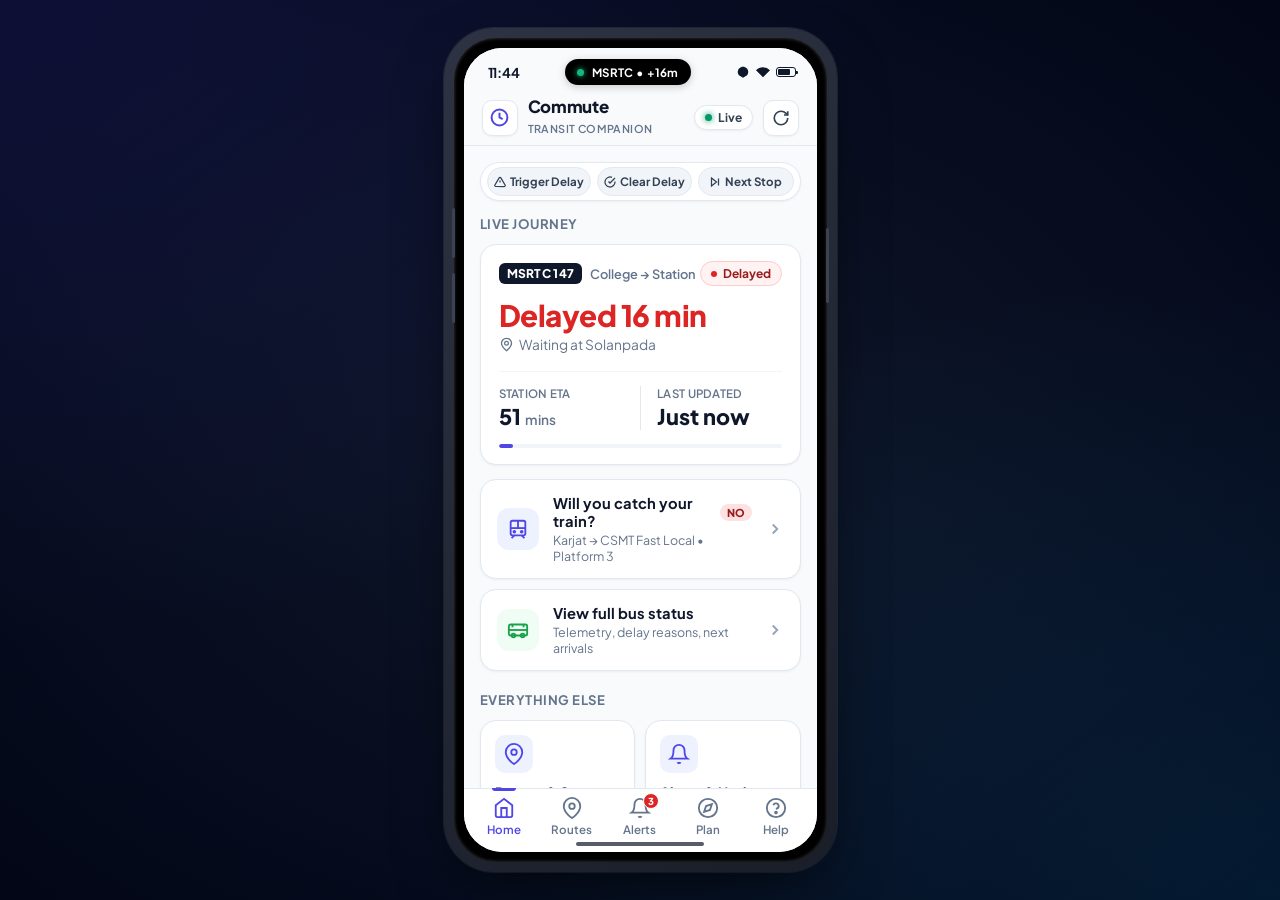
==== commit 8b54d8b6: "Add files via upload" ====
--- a/index.html
+++ b/index.html
@@ -1,931 +1,576 @@
 <!DOCTYPE html>
 <html lang="en">
 <head>
-<meta charset="UTF-8">
-<meta name="viewport" content="width=device-width, initial-scale=1.0">
-<title>Reducing Journey Uncertainty — HCI Case Study</title>
-<meta name="description" content="An HCI case study on reducing commute uncertainty for day-scholar students, from user research through information architecture to a validated MVP.">
-<link rel="preconnect" href="https://fonts.googleapis.com">
-<link rel="preconnect" href="https://fonts.gstatic.com" crossorigin>
-<link href="https://fonts.googleapis.com/css2?family=Space+Grotesk:wght@500;600;700&family=Source+Serif+4:opsz,wght@8..60,400;8..60,500;8..60,600&family=IBM+Plex+Mono:wght@400;500;600&display=swap" rel="stylesheet">
-<link rel="stylesheet" href="styles.css">
+    <meta charset="UTF-8">
+    <meta name="viewport" content="width=device-width, initial-scale=1.0">
+    <title>Commute • Live Transit & Train Connection</title>
+    <link rel="stylesheet" href="style.css">
+    <link rel="preconnect" href="https://fonts.googleapis.com">
+    <link rel="preconnect" href="https://fonts.gstatic.com" crossorigin>
+    <link href="https://fonts.googleapis.com/css2?family=Plus+Jakarta+Sans:wght@400;500;600;700;800&family=Inter:wght@400;500;600;700&display=swap" rel="stylesheet">
 </head>
 <body>
-
-<a class="skip-link" href="#overview">Skip to content</a>
-
-<nav class="topnav" aria-label="Case study sections">
-  <div class="topnav__brand">
-    <span class="topnav__mark" aria-hidden="true">●</span>
-    Journey&nbsp;Uncertainty — Case&nbsp;Study
-  </div>
-  <ul class="topnav__list">
-    <li><a href="#overview"><span class="topnav__n">01</span>Overview</a></li>
-    <li><a href="#research"><span class="topnav__n">02</span>Research</a></li>
-    <li><a href="#persona"><span class="topnav__n">03</span>Persona</a></li>
-    <li><a href="#empathy"><span class="topnav__n">04</span>Empathy</a></li>
-    <li><a href="#journey"><span class="topnav__n">05</span>Journey</a></li>
-    <li><a href="#pain-point"><span class="topnav__n">06</span>Pain&nbsp;Point</a></li>
-    <li><a href="#user-stories"><span class="topnav__n">07</span>Stories</a></li>
-    <li><a href="#features"><span class="topnav__n">08</span>Features</a></li>
-    <li><a href="#card-sort"><span class="topnav__n">09</span>Card&nbsp;Sort</a></li>
-    <li><a href="#v1-ia"><span class="topnav__n">10</span>V1&nbsp;IA</a></li>
-    <li><a href="#tree-test"><span class="topnav__n">11</span>Tree&nbsp;Test</a></li>
-    <li><a href="#ia-pivot"><span class="topnav__n">12</span>IA&nbsp;Pivot</a></li>
-    <li><a href="#moscow"><span class="topnav__n">13</span>MoSCoW</a></li>
-    <li><a href="#dfv"><span class="topnav__n">14</span>DFV</a></li>
-    <li><a href="#final-mvp"><span class="topnav__n">15</span>Final&nbsp;MVP</a></li>
-  </ul>
-</nav>
-
-<header class="hero">
-  <div class="wrap hero__grid">
-    <div class="hero__text">
-      <p class="eyebrow">HCI Mid&#8209;Term Case Study</p>
-      <h1>Reducing Journey<br>Uncertainty</h1>
-      <p class="hero__sub">"Predicting the Unpredictable Commute" — a research-led information
-        architecture project built around Prashant, a day-scholar student whose commute depends on
-        a bus-to-train connection he can never quite verify.</p>
-      <p class="hero__line">One commuter. One recurring decision he can't make with confidence:
-        <em>should I keep waiting?</em></p>
+    <div class="presentation-wrapper" id="presentationWrapper">
+        
+        <!-- Device Mockup Container -->
+        <div class="device-mockup" id="deviceMockup">
+            <div class="device-bezel">
+                <div class="device-screen">
+                    
+                    <!-- Dynamic Island & Status Bar -->
+                    <div class="status-bar">
+                        <span class="status-time" id="status-clock">9:41</span>
+                        <div class="dynamic-island">
+                            <span class="island-dot"></span>
+                            <span class="island-text" id="island-transit-text">MSRTC 147</span>
+                        </div>
+                        <div class="status-icons">
+                            <svg width="14" height="14" viewBox="0 0 24 24" fill="currentColor"><path d="M12 3c-4.97 0-9 4.03-9 9 0 2.12.74 4.07 1.97 5.61L12 22l7.03-4.39C20.26 16.07 21 14.12 21 12c0-4.97-4.03-9-9-9z"/></svg>
+                            <svg width="14" height="14" viewBox="0 0 24 24" fill="currentColor"><path d="M12 4C7.31 4 3.07 5.9 0 8.98L12 21 24 8.98A16.88 16.88 0 0 0 12 4z"/></svg>
+                            <div class="battery-icon"><span class="battery-level"></span></div>
+                        </div>
+                    </div>
+
+                    <div id="app">
+                        <!-- Top Header -->
+                        <header class="app-header">
+                            <div class="header-left">
+                                <div class="clock-icon">
+                                    <svg width="19" height="19" viewBox="0 0 24 24" fill="none" stroke="var(--color-primary)" stroke-width="2.5"><circle cx="12" cy="12" r="10"/><polyline points="12 6 12 12 16 14"/></svg>
+                                </div>
+                                <div class="header-titles">
+                                    <h1>Commute</h1>
+                                    <span class="header-sub">Transit Companion</span>
+                                </div>
+                            </div>
+                            <div class="header-right">
+                                <div class="live-badge" id="header-live-badge">
+                                    <span class="live-dot"></span> Live
+                                </div>
+                                <button id="refresh-btn" class="icon-btn" aria-label="Refresh Data" title="Refresh live telemetry">
+                                    <svg width="18" height="18" viewBox="0 0 24 24" fill="none" stroke="currentColor" stroke-width="2.2"><path d="M21 12a9 9 0 1 1-9-9c2.52 0 4.93 1 6.74 2.74L21 8"/><path d="M21 3v5h-5"/></svg>
+                                </button>
+                            </div>
+                        </header>
+
+                        <!-- Toast Notification Container -->
+                        <div id="toast-message" class="toast-message hidden">Live data refreshed</div>
+
+                        <!-- Screens Container -->
+                        <div class="screens-container" id="screens-container">
+                            
+                            <!-- 1. Home Screen -->
+                            <section id="screen-home" class="screen active">
+                                <div class="content-scroll">
+                                    
+                                    <!-- In-App Simulation Controls (Directly inside screen) -->
+                                    <div class="in-app-demo-bar" aria-label="Simulation Controls">
+                                        <button class="demo-chip danger" id="btn-demo-delay" title="Simulate heavy traffic delay">
+                                            <svg width="12" height="12" viewBox="0 0 24 24" fill="none" stroke="currentColor" stroke-width="2.5"><path d="M10.29 3.86L1.82 18a2 2 0 0 0 1.71 3h16.94a2 2 0 0 0 1.71-3L13.71 3.86a2 2 0 0 0-3.42 0z"/><line x1="12" y1="9" x2="12" y2="13"/><line x1="12" y1="17" x2="12.01" y2="17"/></svg>
+                                            <span>Trigger Delay</span>
+                                        </button>
+                                        <button class="demo-chip success" id="btn-demo-ontime" title="Clear delay and set on time">
+                                            <svg width="12" height="12" viewBox="0 0 24 24" fill="none" stroke="currentColor" stroke-width="2.5"><path d="M22 11.08V12a10 10 0 1 1-5.93-9.14"/><polyline points="22 4 12 14.01 9 11.01"/></svg>
+                                            <span>Clear Delay</span>
+                                        </button>
+                                        <button class="demo-chip neutral" id="btn-demo-advance" title="Move bus forward to next stop">
+                                            <svg width="12" height="12" viewBox="0 0 24 24" fill="none" stroke="currentColor" stroke-width="2.5"><polygon points="5 4 15 12 5 20 5 4"/><line x1="19" y1="5" x2="19" y2="19"/></svg>
+                                            <span>Next Stop</span>
+                                        </button>
+                                    </div>
+
+                                    <div class="section-title">Live journey</div>
+                                    
+                                    <!-- Main Live Status Card -->
+                                    <div class="status-card large-card hero-card" id="main-status-card">
+                                        <div class="card-header">
+                                            <div class="route-info">
+                                                <span class="route-badge">MSRTC 147</span>
+                                                <span class="route-direction">College → Station</span>
+                                            </div>
+                                            <div class="status-pill status-red" id="home-status-pill">
+                                                <span class="status-dot"></span>
+                                                <span id="home-pill-text">Delayed</span>
+                                            </div>
+                                        </div>
+                                        
+                                        <h2 class="huge-status" id="home-bus-status">Delayed 16 min</h2>
+                                        <p class="status-subtitle" id="home-current-location">
+                                            <svg width="15" height="15" viewBox="0 0 24 24" fill="none" stroke="currentColor" stroke-width="2"><circle cx="12" cy="10" r="3"/><path d="M12 2a8 8 0 0 0-8 8c0 5.25 8 12 8 12s8-6.75 8-12a8 8 0 0 0-8-8z"/></svg>
+                                            <span id="home-location-text">Waiting at Solanpada</span>
+                                        </p>
+                                        
+                                        <div class="card-footer-grid">
+                                            <div class="footer-col">
+                                                <span class="footer-label">Station ETA</span>
+                                                <div class="footer-val">
+                                                    <strong class="lg-val" id="home-eta-val">23</strong>
+                                                    <span class="unit-text" id="home-eta-unit">min</span>
+                                                </div>
+                                            </div>
+                                            <div class="footer-col border-left">
+                                                <span class="footer-label">Last updated</span>
+                                                <div class="footer-val">
+                                                    <strong class="lg-val" id="home-last-updated">Just now</strong>
+                                                </div>
+                                            </div>
+                                        </div>
+
+                                        <!-- Mini route progress bar inside hero card -->
+                                        <div class="hero-progress-track">
+                                            <div class="hero-progress-bar" id="home-progress-fill" style="width: 15%;"></div>
+                                        </div>
+                                    </div>
+
+                                    <!-- Nav Action Card: Catch Train Connection -->
+                                    <div class="nav-card action-card" id="btn-train" role="button" tabindex="0">
+                                        <div class="nav-card-icon train-icon-bg">
+                                            <svg width="22" height="22" viewBox="0 0 24 24" fill="none" stroke="currentColor" stroke-width="2"><rect x="4" y="3" width="16" height="16" rx="2"/><path d="M4 11h16"/><path d="M12 3v8"/><path d="M8 19l-3 3"/><path d="M16 19l3 3"/><circle cx="8" cy="15" r="1"/><circle cx="16" cy="15" r="1"/></svg>
+                                        </div>
+                                        <div class="nav-card-body">
+                                            <div class="nav-card-title-row">
+                                                <h4>Will you catch your train?</h4>
+                                                <span class="chip-verdict verdict-risk" id="home-train-badge">At Risk</span>
+                                            </div>
+                                            <p id="train-subtext">Karjat → CSMT Fast Local • Platform 3</p>
+                                        </div>
+                                        <div class="nav-card-arrow">
+                                            <svg width="18" height="18" viewBox="0 0 24 24" fill="none" stroke="currentColor" stroke-width="2.5"><polyline points="9 18 15 12 9 6"/></svg>
+                                        </div>
+                                    </div>
+
+                                    <!-- Nav Action Card: Full Bus Status -->
+                                    <div class="nav-card action-card" id="btn-status-full" role="button" tabindex="0">
+                                        <div class="nav-card-icon bus-icon-bg">
+                                            <svg width="22" height="22" viewBox="0 0 24 24" fill="none" stroke="currentColor" stroke-width="2"><rect x="2" y="6" width="20" height="12" rx="2"/><circle cx="7" cy="18" r="2"/><circle cx="17" cy="18" r="2"/><path d="M2 12h20"/><path d="M6 6v3"/><path d="M18 6v3"/></svg>
+                                        </div>
+                                        <div class="nav-card-body">
+                                            <div class="nav-card-title-row">
+                                                <h4>View full bus status</h4>
+                                            </div>
+                                            <p>Telemetry, delay reasons, next arrivals</p>
+                                        </div>
+                                        <div class="nav-card-arrow">
+                                            <svg width="18" height="18" viewBox="0 0 24 24" fill="none" stroke="currentColor" stroke-width="2.5"><polyline points="9 18 15 12 9 6"/></svg>
+                                        </div>
+                                    </div>
+
+                                    <!-- Section: Everything Else -->
+                                    <div class="section-title mt-4">Everything else</div>
+                                    <div class="grid-2x2">
+                                        <div class="grid-card nav-tab-trigger" data-target="screen-routes" role="button" tabindex="0">
+                                            <div class="grid-icon-box">
+                                                <svg width="22" height="22" viewBox="0 0 24 24" fill="none" stroke="var(--color-primary)" stroke-width="2"><path d="M21 10c0 7-9 13-9 13s-9-6-9-13a9 9 0 0 1 18 0z"/><circle cx="12" cy="10" r="3"/></svg>
+                                            </div>
+                                            <h4>Routes & Stops</h4>
+                                            <p>Full stop list & live bus position</p>
+                                        </div>
+                                        
+                                        <div class="grid-card nav-tab-trigger" data-target="screen-alerts" role="button" tabindex="0">
+                                            <div class="grid-icon-box">
+                                                <svg width="22" height="22" viewBox="0 0 24 24" fill="none" stroke="var(--color-primary)" stroke-width="2"><path d="M18 8A6 6 0 0 0 6 8c0 7-3 9-3 9h18s-3-2-3-9"/><path d="M13.73 21a2 2 0 0 1-3.46 0"/></svg>
+                                            </div>
+                                            <h4>Alerts & Updates</h4>
+                                            <p>Traffic, delays & weather notices</p>
+                                        </div>
+                                        
+                                        <div class="grid-card nav-tab-trigger" data-target="screen-planning" role="button" tabindex="0">
+                                            <div class="grid-icon-box">
+                                                <svg width="22" height="22" viewBox="0 0 24 24" fill="none" stroke="var(--color-primary)" stroke-width="2"><circle cx="12" cy="12" r="10"/><polygon points="16.24 7.76 14.12 14.12 7.76 16.24 9.88 9.88 16.24 7.76"/></svg>
+                                            </div>
+                                            <h4>Planning</h4>
+                                            <p>Plan a journey across the network</p>
+                                        </div>
+                                        
+                                        <div class="grid-card nav-tab-trigger" data-target="screen-support" role="button" tabindex="0">
+                                            <div class="grid-icon-box">
+                                                <svg width="22" height="22" viewBox="0 0 24 24" fill="none" stroke="var(--color-primary)" stroke-width="2"><circle cx="12" cy="12" r="10"/><path d="M9.09 9a3 3 0 0 1 5.83 1c0 2-3 3-3 3"/><circle cx="12" cy="17" r="1"/></svg>
+                                            </div>
+                                            <h4>Help & Support</h4>
+                                            <p>FAQs, helpline & feedback</p>
+                                        </div>
+                                    </div>
+                                </div>
+                            </section>
+
+                            <!-- 2. Sub-Screen: Will You Catch Your Train -->
+                            <section id="screen-train" class="screen sub-screen">
+                                <div class="content-scroll">
+                                    <div class="sub-header-row">
+                                        <button class="back-btn header-back" aria-label="Back to home">
+                                            <svg width="18" height="18" viewBox="0 0 24 24" fill="none" stroke="currentColor" stroke-width="2.5"><polyline points="15 18 9 12 15 6"/></svg>
+                                            <span>Back</span>
+                                        </button>
+                                        <h2 class="sub-screen-title">Train Connection</h2>
+                                    </div>
+                                    
+                                    <!-- Big Verdict Card -->
+                                    <div class="large-card verdict-card text-center mt-3" id="train-verdict-card">
+                                        <span class="verdict-tag">CONNECTION VERDICT</span>
+                                        <h2 class="huge-status mt-2 mb-2" id="train-verdict-text">No</h2>
+                                        <p class="status-subtitle mb-4" id="train-verdict-desc">You'll likely miss this train due to traffic delay. Check the next service below.</p>
+                                        
+                                        <div class="progress-bar-bg">
+                                            <div class="progress-bar-fill" id="train-progress-bar" style="width: 35%;"></div>
+                                        </div>
+                                        <div class="margin-badge-wrap">
+                                            <span class="margin-pill" id="train-margin-text">3 min short</span>
+                                        </div>
+                                    </div>
+
+                                    <!-- Connection Breakdown Table -->
+                                    <h3 class="bold-heading mt-4">Journey breakdown</h3>
+                                    <div class="large-card breakdown-card">
+                                        <div class="breakdown-item">
+                                            <div class="breakdown-label-group">
+                                                <span class="breakdown-dot dot-bus"></span>
+                                                <span class="breakdown-label">Bus Status</span>
+                                            </div>
+                                            <strong class="breakdown-val" id="train-why-status">Delayed 16 min</strong>
+                                        </div>
+                                        <div class="breakdown-item">
+                                            <div class="breakdown-label-group">
+                                                <span class="breakdown-dot dot-bus"></span>
+                                                <span class="breakdown-label">Bus ETA at Karjat Station</span>
+                                            </div>
+                                            <strong class="breakdown-val" id="train-why-eta">23 min</strong>
+                                        </div>
+                                        <div class="breakdown-item">
+                                            <div class="breakdown-label-group">
+                                                <span class="breakdown-dot dot-train"></span>
+                                                <span class="breakdown-label">CSMT Train Departure</span>
+                                            </div>
+                                            <strong class="breakdown-val" id="train-why-dep">20 min (Platform 3)</strong>
+                                        </div>
+                                        <div class="breakdown-item no-border">
+                                            <div class="breakdown-label-group">
+                                                <span class="breakdown-dot dot-calc"></span>
+                                                <span class="breakdown-label">Connection Buffer</span>
+                                            </div>
+                                            <strong class="breakdown-val text-red" id="train-why-margin">-3 min</strong>
+                                        </div>
+                                    </div>
+
+                                    <!-- Alternate Train Recommendation -->
+                                    <div class="tip-card mt-3">
+                                        <div class="tip-icon">💡</div>
+                                        <div class="tip-body">
+                                            <strong>Recommendation:</strong>
+                                            <span id="train-tip-text">If you miss the 10:45 AM Fast, the next CSMT Slow Local departs at 11:05 AM (Platform 2).</span>
+                                        </div>
+                                    </div>
+                                </div>
+                            </section>
+
+                            <!-- 3. Sub-Screen: Full Bus Status -->
+                            <section id="screen-details" class="screen sub-screen">
+                                <div class="content-scroll">
+                                    <div class="sub-header-row">
+                                        <button class="back-btn header-back" aria-label="Back to home">
+                                            <svg width="18" height="18" viewBox="0 0 24 24" fill="none" stroke="currentColor" stroke-width="2.5"><polyline points="15 18 9 12 15 6"/></svg>
+                                            <span>Back</span>
+                                        </button>
+                                        <h2 class="sub-screen-title">Bus Telemetry</h2>
+                                    </div>
+                                    
+                                    <!-- Detailed Status Header Card -->
+                                    <div class="large-card detailed-status-card" id="details-status-card">
+                                        <div class="details-top">
+                                            <span class="details-vehicle-id">MSRTC Bus #MH-14-BT-4821</span>
+                                            <span class="details-badge" id="details-badge-pill">Delayed</span>
+                                        </div>
+                                        <h2 id="details-status-text" class="details-headline">Delayed 16 min</h2>
+                                        <p id="details-delay-reason" class="delay-reason">Traffic congestion near Solanpada junction & road repairs.</p>
+                                    </div>
+
+                                    <!-- Live Telemetry Grid -->
+                                    <h3 class="bold-heading mt-4">Real-time Telemetry</h3>
+                                    <div class="telemetry-grid">
+                                        <div class="telemetry-card">
+                                            <span class="telemetry-label">Current Stop</span>
+                                            <strong class="telemetry-val" id="details-location">Solanpada</strong>
+                                            <span class="telemetry-sub">Stop 1 of 9</span>
+                                        </div>
+                                        <div class="telemetry-card">
+                                            <span class="telemetry-label">Station Arrival</span>
+                                            <strong class="telemetry-val" id="details-arrival-time">10:38 AM</strong>
+                                            <span class="telemetry-sub">Karjat Station</span>
+                                        </div>
+                                        <div class="telemetry-card">
+                                            <span class="telemetry-label">Speed</span>
+                                            <strong class="telemetry-val" id="details-speed">38 km/h</strong>
+                                            <span class="telemetry-sub">Regulated</span>
+                                        </div>
+                                        <div class="telemetry-card">
+                                            <span class="telemetry-label">Capacity</span>
+                                            <strong class="telemetry-val" id="details-occupancy">62%</strong>
+                                            <span class="telemetry-sub">Seats available</span>
+                                        </div>
+                                    </div>
+
+                                    <!-- Operator & Vehicle Info -->
+                                    <div class="large-card info-list-card mt-3">
+                                        <div class="info-row">
+                                            <span class="info-label">Route Code</span>
+                                            <span class="info-val">MSRTC-147-COL-KAR</span>
+                                        </div>
+                                        <div class="info-row">
+                                            <span class="info-label">GPS Telemetry Status</span>
+                                            <span class="info-val text-green"><span class="pulse-dot-inline"></span> Strong (Live)</span>
+                                        </div>
+                                        <div class="info-row no-border">
+                                            <span class="info-label">Next Service Frequency</span>
+                                            <span class="info-val">Every 20 minutes</span>
+                                        </div>
+                                    </div>
+                                </div>
+                            </section>
+
+                            <!-- 4. Tab Screen: Routes & Stops -->
+                            <section id="screen-routes" class="screen">
+                                <div class="content-scroll">
+                                    <div class="section-title small">Routes & stops</div>
+                                    <h2 class="page-title">MSRTC 147 • College → Station</h2>
+                                    
+                                    <!-- Search input -->
+                                    <div class="search-box">
+                                        <svg width="18" height="18" viewBox="0 0 24 24" fill="none" stroke="var(--text-muted)" stroke-width="2.2"><circle cx="11" cy="11" r="8"/><line x1="21" y1="21" x2="16.65" y2="16.65"/></svg>
+                                        <input type="text" placeholder="Search stops on this route..." id="stop-search" autocomplete="off">
+                                        <button id="clear-search" class="clear-search-btn hidden" aria-label="Clear Search">✕</button>
+                                    </div>
+
+                                    <!-- Timeline Card -->
+                                    <div class="large-card route-timeline-wrapper">
+                                        <div class="timeline-line"></div>
+                                        <ul class="stops-list" id="stops-list">
+                                            <!-- Dynamically populated via app.js -->
+                                        </ul>
+                                    </div>
+                                </div>
+                            </section>
+
+                            <!-- 5. Tab Screen: Alerts & Updates -->
+                            <section id="screen-alerts" class="screen">
+                                <div class="content-scroll">
+                                    <div class="section-title small">Alerts & updates</div>
+                                    <div class="alerts-header-row">
+                                        <h2 class="page-title mb-0">Route Bulletins</h2>
+                                        <button class="text-btn" id="btn-mark-alerts-read">Mark as read</button>
+                                    </div>
+                                    
+                                    <div class="alerts-content mt-3" id="alerts-list">
+                                        <!-- Dynamically populated via app.js -->
+                                    </div>
+                                </div>
+                            </section>
+
+                            <!-- 6. Tab Screen: Journey Planning -->
+                            <section id="screen-planning" class="screen">
+                                <div class="content-scroll">
+                                    <div class="section-title small">Planning & connections</div>
+                                    <h2 class="page-title">Plan a journey</h2>
+                                    
+                                    <div class="large-card planning-card">
+                                        <form id="planning-form" class="planning-form" onsubmit="event.preventDefault();">
+                                            <div class="plan-inputs-wrapper">
+                                                <div class="input-group">
+                                                    <label for="plan-from">Departure Stop</label>
+                                                    <div class="select-wrapper">
+                                                        <select id="plan-from"></select>
+                                                    </div>
+                                                </div>
+                                                
+                                                <button type="button" class="swap-stops-btn" id="btn-swap-stops" title="Swap origin and destination">
+                                                    <svg width="18" height="18" viewBox="0 0 24 24" fill="none" stroke="currentColor" stroke-width="2.2"><path d="M7 16V4m0 0L3 8m4-4l4 4m6 4v12m0 0l4-4m-4 4l-4-4"/></svg>
+                                                </button>
+
+                                                <div class="input-group">
+                                                    <label for="plan-to">Destination Stop</label>
+                                                    <div class="select-wrapper">
+                                                        <select id="plan-to"></select>
+                                                    </div>
+                                                </div>
+                                            </div>
+
+                                            <button type="button" id="btn-calculate-plan" class="primary-btn full-width mt-3">
+                                                <svg width="18" height="18" viewBox="0 0 24 24" fill="none" stroke="currentColor" stroke-width="2.2"><circle cx="11" cy="11" r="8"/><line x1="21" y1="21" x2="16.65" y2="16.65"/></svg>
+                                                <span>Find Best Route</span>
+                                            </button>
+                                        </form>
+                                    </div>
+
+                                    <!-- Suggested Itinerary Result -->
+                                    <div class="suggested-route-section mt-4 hidden" id="suggested-route">
+                                        <div class="suggested-header">
+                                            <h4>Fastest Recommended Itinerary</h4>
+                                            <span class="badge-recommended">Direct</span>
+                                        </div>
+                                        <div class="large-card route-card">
+                                            <div class="route-card-top">
+                                                <div class="route-time-pill" id="plan-route-time">10:45 AM → 11:20 AM</div>
+                                                <div class="route-duration-badge" id="plan-route-duration">35 mins</div>
+                                            </div>
+                                            <div class="route-desc mt-2" id="plan-route-desc">Take MSRTC 147 Bus. Direct connection with zero transfers.</div>
+                                            
+                                            <div class="route-steps-list mt-3" id="plan-route-steps">
+                                                <div class="route-step">
+                                                    <span class="step-icon">🚌</span>
+                                                    <div class="step-info">
+                                                        <strong id="plan-step-board">Board at Solanpada</strong>
+                                                        <span class="step-meta">MSRTC 147 • Bay 2</span>
+                                                    </div>
+                                                </div>
+                                                <div class="route-step">
+                                                    <span class="step-icon">🏁</span>
+                                                    <div class="step-info">
+                                                        <strong id="plan-step-alight">Alight at Karjat Station</strong>
+                                                        <span class="step-meta">Platform 3 connection ready</span>
+                                                    </div>
+                                                </div>
+                                            </div>
+                                        </div>
+                                    </div>
+                                </div>
+                            </section>
+
+                            <!-- 7. Tab Screen: Help & Support -->
+                            <section id="screen-support" class="screen">
+                                <div class="content-scroll">
+                                    <div class="section-title small">Help & support</div>
+                                    <h2 class="page-title">Frequently asked questions</h2>
+                                    
+                                    <div class="large-card accordion">
+                                        <div class="accordion-item">
+                                            <button class="accordion-header" type="button">
+                                                <span>How is "Will you catch your train?" calculated?</span>
+                                            </button>
+                                            <div class="accordion-body">
+                                                It continuously compares real-time GPS telemetry from the MSRTC bus (including congestion delays) against live Central Railway suburban timetable schedules at Karjat Station with safety margins.
+                                            </div>
+                                        </div>
+                                        <div class="accordion-item">
+                                            <button class="accordion-header" type="button">
+                                                <span>How often is the bus telemetry updated?</span>
+                                            </button>
+                                            <div class="accordion-body">
+                                                GPS location and ETA calculate every 3 seconds during operation to reflect instantaneous road delays and traffic clearance.
+                                            </div>
+                                        </div>
+                                        <div class="accordion-item">
+                                            <button class="accordion-header" type="button">
+                                                <span>What does "At Risk" train status mean?</span>
+                                            </button>
+                                            <div class="accordion-body">
+                                                "At Risk" indicates the bus will arrive within 0 to 5 minutes of train departure. You may make the train if you briskly transfer to Platform 3 without stopping at ticketing.
+                                            </div>
+                                        </div>
+                                        <div class="accordion-item">
+                                            <button class="accordion-header" type="button">
+                                                <span>Can I use student bus passes on this route?</span>
+                                            </button>
+                                            <div class="accordion-body">
+                                                Yes, all valid college student concession passes issued by MSRTC are accepted on MSRTC 147 services between College and Karjat.
+                                            </div>
+                                        </div>
+                                    </div>
+
+                                    <h3 class="mt-4 bold-heading">Transit Helpline</h3>
+                                    <div class="large-card contact-card">
+                                        <div class="contact-item">
+                                            <div class="contact-icon-box">
+                                                <svg width="20" height="20" viewBox="0 0 24 24" fill="none" stroke="var(--color-primary)" stroke-width="2.2"><path d="M22 16.92v3a2 2 0 0 1-2.18 2 19.79 19.79 0 0 1-8.63-3.07 19.5 19.5 0 0 1-6-6 19.79 19.79 0 0 1-3.07-8.67A2 2 0 0 1 4.11 2h3a2 2 0 0 1 2 1.72 12.84 12.84 0 0 0 .7 2.81 2 2 0 0 1-.45 2.11L8.09 9.91a16 16 0 0 0 6 6l1.27-1.27a2 2 0 0 1 2.11-.45 12.84 12.84 0 0 0 2.81.7A2 2 0 0 1 22 16.92z"/></svg>
+                                            </div>
+                                            <div>
+                                                <span class="contact-label">Student Transit Desk</span>
+                                                <strong class="contact-val">transit-support@college.edu</strong>
+                                            </div>
+                                        </div>
+                                        <div class="contact-item no-border">
+                                            <div class="contact-icon-box">
+                                                <svg width="20" height="20" viewBox="0 0 24 24" fill="none" stroke="var(--color-primary)" stroke-width="2.2"><circle cx="12" cy="12" r="10"/><polyline points="12 6 12 12 16 14"/></svg>
+                                            </div>
+                                            <div>
+                                                <span class="contact-label">Operational Hours</span>
+                                                <strong class="contact-val">6:00 AM – 10:30 PM (Daily)</strong>
+                                            </div>
+                                        </div>
+                                    </div>
+
+                                    <h3 class="mt-4 bold-heading">Send Feedback</h3>
+                                    <div class="large-card feedback-card">
+                                        <form id="feedback-form" class="feedback-form">
+                                            <label class="contact-label" for="feedback-input">Report an issue or suggest an improvement</label>
+                                            <textarea id="feedback-input" placeholder="e.g. Bus was 5 mins earlier than indicated..." required></textarea>
+                                            <button type="submit" class="primary-btn full-width mt-2">
+                                                <span>Submit Feedback</span>
+                                            </button>
+                                        </form>
+                                        <div id="feedback-success" class="feedback-success hidden">
+                                            <div class="success-icon-wrap">
+                                                <svg class="checkmark-svg" viewBox="0 0 52 52">
+                                                    <circle class="checkmark-circle" cx="26" cy="26" r="25" fill="none"/>
+                                                    <path class="checkmark-check" fill="none" d="M14.1 27.2l7.1 7.2 16.7-16.8"/>
+                                                </svg>
+                                            </div>
+                                            <h4>Feedback Received</h4>
+                                            <p>Thank you for helping improve campus transit for everyone.</p>
+                                        </div>
+                                    </div>
+                                </div>
+                            </section>
+
+                        </div>
+
+                        <!-- Bottom Navigation Bar -->
+                        <nav class="bottom-nav" aria-label="Main Navigation">
+                            <button class="nav-item active" data-target="screen-home">
+                                <div class="nav-svg-wrap">
+                                    <svg width="22" height="22" viewBox="0 0 24 24" fill="none" stroke="currentColor" stroke-width="2"><path d="M3 9l9-7 9 7v11a2 2 0 0 1-2 2H5a2 2 0 0 1-2-2z"/><polyline points="9 22 9 12 15 12 15 22"/></svg>
+                                </div>
+                                <span>Home</span>
+                            </button>
+                            <button class="nav-item" data-target="screen-routes">
+                                <div class="nav-svg-wrap">
+                                    <svg width="22" height="22" viewBox="0 0 24 24" fill="none" stroke="currentColor" stroke-width="2"><path d="M21 10c0 7-9 13-9 13s-9-6-9-13a9 9 0 0 1 18 0z"/><circle cx="12" cy="10" r="3"/></svg>
+                                </div>
+                                <span>Routes</span>
+                            </button>
+                            <button class="nav-item" data-target="screen-alerts">
+                                <div class="nav-svg-wrap">
+                                    <svg width="22" height="22" viewBox="0 0 24 24" fill="none" stroke="currentColor" stroke-width="2"><path d="M18 8A6 6 0 0 0 6 8c0 7-3 9-3 9h18s-3-2-3-9"/><path d="M13.73 21a2 2 0 0 1-3.46 0"/></svg>
+                                    <span class="badge" id="nav-alerts-badge">3</span>
+                                </div>
+                                <span>Alerts</span>
+                            </button>
+                            <button class="nav-item" data-target="screen-planning">
+                                <div class="nav-svg-wrap">
+                                    <svg width="22" height="22" viewBox="0 0 24 24" fill="none" stroke="currentColor" stroke-width="2"><circle cx="12" cy="12" r="10"/><polygon points="16.24 7.76 14.12 14.12 7.76 16.24 9.88 9.88 16.24 7.76"/></svg>
+                                </div>
+                                <span>Plan</span>
+                            </button>
+                            <button class="nav-item" data-target="screen-support">
+                                <div class="nav-svg-wrap">
+                                    <svg width="22" height="22" viewBox="0 0 24 24" fill="none" stroke="currentColor" stroke-width="2"><circle cx="12" cy="12" r="10"/><path d="M9.09 9a3 3 0 0 1 5.83 1c0 2-3 3-3 3"/><circle cx="12" cy="17" r="1"/></svg>
+                                </div>
+                                <span>Help</span>
+                            </button>
+                        </nav>
+
+                        <!-- iOS Bottom Home Indicator -->
+                        <div class="device-home-indicator"></div>
+                    </div>
+                </div>
+                
+                <!-- Physical Side Buttons -->
+                <div class="device-button volume-up"></div>
+                <div class="device-button volume-down"></div>
+                <div class="device-button power"></div>
+            </div>
+        </div>
     </div>
-    <div class="statusboard" role="img" aria-label="Mock departure board reading: bus status unknown, expected arrival unknown, connecting train at risk. This represents the uncertainty at the centre of the research problem.">
-      <div class="statusboard__head">
-        <span class="statusboard__dot" aria-hidden="true"></span> LIVE COMMUTE STATUS
-      </div>
-      <dl class="statusboard__rows">
-        <div class="statusboard__row">
-          <dt>BUS STATUS</dt><dd class="is-unknown">UNKNOWN</dd>
-        </div>
-        <div class="statusboard__row">
-          <dt>EXPECTED ARRIVAL</dt><dd class="is-unknown">&mdash;&nbsp;:&nbsp;&mdash;</dd>
-        </div>
-        <div class="statusboard__row">
-          <dt>CONNECTING TRAIN</dt><dd class="is-risk">AT RISK</dd>
-        </div>
-      </dl>
-      <p class="statusboard__caption">This is the exact moment the research is about — not a hypothetical screen.</p>
-    </div>
-  </div>
-</header>
-
-<main>
-
-<!-- 01 OVERVIEW -->
-<section id="overview" class="section">
-  <div class="wrap">
-    <p class="kicker"><span class="kicker__n">01</span> Project Overview</p>
-    <h2>Daily College Commute — Reducing Journey Uncertainty</h2>
-
-    <div class="prose-grid">
-      <article>
-        <h3>Broken Experience</h3>
-        <p>A college student's daily commute becomes stressful when they cannot reliably understand
-          what is happening with their bus/shuttle journey, especially when delays may affect their
-          connecting train.</p>
-      </article>
-      <article>
-        <h3>Context</h3>
-        <p>The user depends on public transport to reach college. During the journey, uncertainty
-          about the current bus status, delays, arrival time, and their possible impact on the
-          connecting train can force the user to make last-minute decisions.</p>
-      </article>
-      <article>
-        <h3>Purpose</h3>
-        <p>This HCI project aims to understand the user's actual commute experience, identify the
-          core pain point, and use research to develop and validate an appropriate information
-          structure and prioritized solution.</p>
-      </article>
-    </div>
-
-    <p class="note">The problem is not simply the absence of a transport app. The underlying
-      experience problem is <strong>uncertainty during the commute</strong> and difficulty knowing
-      what to do when the journey is disrupted.</p>
-
-    <div class="chain" aria-label="Project process, in order">
-      <span class="chain__link">Research</span>
-      <span class="chain__link">Pain Point</span>
-      <span class="chain__link">User Stories</span>
-      <span class="chain__link">Feature Ideation</span>
-      <span class="chain__link">Card Sort</span>
-      <span class="chain__link">Information Architecture</span>
-      <span class="chain__link">Tree Test</span>
-      <span class="chain__link">IA Pivot</span>
-      <span class="chain__link">MoSCoW</span>
-      <span class="chain__link">DFV</span>
-      <span class="chain__link chain__link--final">Final MVP</span>
-    </div>
-  </div>
-</section>
-
-<!-- 02 RESEARCH -->
-<section id="research" class="section section--tint">
-  <div class="wrap">
-    <p class="kicker"><span class="kicker__n">02</span> User Research</p>
-    <h2>What actually happens on the commute</h2>
-
-    <p>Qualitative interviews were conducted with 4 real day-scholar commuters to understand their
-      actual commuting behaviour, frustrations, coping strategies, and experiences with delays. The
-      interviews focused on real past experiences rather than asking participants to validate a
-      proposed solution. <span class="tag tag--evidence">Source · raw interview responses</span></p>
-
-    <h3 class="h-sub">Participants</h3>
-    <div class="table-wrap">
-      <table>
-        <thead>
-          <tr><th scope="col">Participant</th><th scope="col">Commute</th><th scope="col">Key observation</th></tr>
-        </thead>
-        <tbody>
-          <tr>
-            <td>Prashant</td>
-            <td>Scooty / bus / train (MSRTC)</td>
-            <td>Rarely relies on the bus, but when he does, has no way to confirm its status —
-              calls the relevant person to ask whether the bus is delayed. Has previously missed his connecting train during rain.</td>
-          </tr>
-          <tr>
-            <td>Yuvraj</td>
-            <td>Bike, switching to car in monsoon</td>
-            <td>Leaves home 15–20 minutes early as a buffer; bad-road overtaking on a one-way road
-              is a recurring source of delay and frustration.</td>
-          </tr>
-          <tr>
-            <td>Ganesh</td>
-            <td>Bike, long village-road commute</td>
-            <td>Frequently arrives late because of difficult village and highway road conditions;
-              compensates by driving faster on the better stretches.</td>
-          </tr>
-          <tr>
-            <td>Aryan</td>
-            <td>Long-distance bike commute</td>
-            <td>Arrived 30 minutes late to an exam during heavy rain; now leaves a full hour early
-              on exam days.</td>
-          </tr>
-        </tbody>
-      </table>
-    </div>
-
-    <h3 class="h-sub">Key Findings</h3>
-    <div class="findings-grid">
-      <div class="finding">
-        <span class="finding__n">1</span>
-        <p><strong>Commuters cannot reliably predict journey time.</strong> Participants used
-          personal buffers, transport changes, or other workarounds to compensate for that uncertainty.</p>
-      </div>
-      <div class="finding">
-        <span class="finding__n">2</span>
-        <p><strong>Delays create last-minute decisions.</strong> Rain, road conditions, and transport
-          delays make the expected journey time unreliable in the moment, not just on average.</p>
-      </div>
-      <div class="finding">
-        <span class="finding__n">3</span>
-        <p><strong>Users rely on manual workarounds</strong> — leaving earlier, changing transport
-          mode, checking information by phone call, or simply accepting extra waiting time — instead
-          of trustworthy journey information.</p>
-      </div>
-      <div class="finding">
-        <span class="finding__n">4</span>
-        <p><strong>The consequences can be serious.</strong> One participant reported arriving 30
-          minutes late to an exam after underestimating a rainy-day commute.</p>
-      </div>
-    </div>
-
-    <blockquote class="evidence">
-      <p>"Started going 1 hour earlier on exam day."</p>
-      <cite>— Aryan <span class="tag tag--evidence">Interview · bike commuter</span></cite>
-      <p class="evidence__note">This behaviour shows a user creating a large personal time buffer
-        because he cannot reliably predict the commute — even though his delay source is road
-        conditions, not a bus.</p>
-    </blockquote>
-
-    <div class="callout callout--scope">
-      <h3>Scoping decision</h3>
-      <p>The interviews revealed <strong>two different flavours of commute uncertainty</strong>:
-        physical, road-condition delays for the bike and car commuters (Yuvraj, Ganesh, Aryan), which
-        no information product can fix, and <strong>information-gap</strong> delays for the one
-        bus/train commuter (Prashant), where the real problem is that he has no way to check status
-        and must call someone to find out.</p>
-      <p>This project scopes specifically to the second problem, because it is the one an
-        information architecture can actually address. Every persona, pain point, and feature from
-        this point forward is built from Prashant's validated experience, not an average of all
-        four participants.</p>
-    </div>
-
-    <p class="note">The recurring issue across the research is not transportation itself — it is
-      <strong>uncertainty about how long the journey will actually take, and what to do when
-      conditions change.</strong> These findings were used to build the research-backed User Persona
-      and identify the core pain point.</p>
-  </div>
-</section>
-
-<!-- 03 PERSONA -->
-<section id="persona" class="section">
-  <div class="wrap">
-    <p class="kicker"><span class="kicker__n">03</span> User Persona</p>
-    <h2>Prashant Kumar</h2>
-
-    <div class="persona-card">
-      <div class="persona-card__id">
-        <dl class="persona-facts">
-          <div><dt>Age</dt><dd>20</dd></div>
-          <div><dt>Role</dt><dd>Day Scholar</dd></div>
-          <div><dt>Travel frequency</dt><dd>4 days a week</dd></div>
-          <div><dt>Route</dt><dd>Home → Karjat station → College</dd></div>
-        </dl>
-      </div>
-      <div class="persona-card__body">
-        <h3>Context</h3>
-        <p>Prashant commutes between his home, the railway station, and college. His full journey
-          takes around <strong>2 hours altogether</strong>. He depends on public transport (MSRTC bus)
-          for part of the route, and occasionally needs to call someone to find out whether the bus
-          is delayed.</p>
-
-        <h3>Goal</h3>
-        <p>Reach college or home on time — without unnecessary waiting, rushing, or missing his
-          connecting transport.</p>
-
-        <h3>Current behaviour / workarounds</h3>
-        <ul>
-          <li>Rarely relies on the bus, but on the occasions he does, has no independent way to
-            confirm its status — his own words: <em>"the buses are on time once in a blue moon."</em></li>
-          <li>When unsure, calls the relevant operator to ask whether the bus is late.</li>
-          <li>If needed, asks a friend to pick him up instead of waiting.</li>
-          <li>Scrolls Instagram reels to distract himself from the chaos while waiting.</li>
-        </ul>
-
-        <h3>Frustrations</h3>
-        <ul class="tag-list">
-          <li>Unpredictable travel time</li>
-          <li>Bus delays</li>
-          <li>Missing his connecting train</li>
-          <li>Heavy rain worsening the journey</li>
-          <li>No way to know if the bus is delayed</li>
-          <li>Having to call someone for information</li>
-          <li>Network problems making that call unreliable</li>
-        </ul>
-
-        <h3>Feelings</h3>
-        <p>Frustrated when the journey is delayed. Worried about missing his train. Stressed about
-          reaching home late.</p>
-      </div>
-    </div>
-
-    <div class="callout callout--assumption">
-      <p class="callout__label">Assumption vs. finding</p>
-      <p>Before research, the working Proto-Persona guessed a commute of <strong>"45 minutes,
-        sometimes up to 1.5 hours."</strong> The actual interview response was explicit: <strong>"it
-        takes 2 hours altogether."</strong> The guess wasn't just imprecise — it understated the full
-        journey by more than an hour. The persona above uses the validated figure, not the original
-        guess.</p>
-    </div>
-  </div>
-</section>
-
-<!-- 04 EMPATHY MAP -->
-<section id="empathy" class="section section--tint">
-  <div class="wrap">
-    <p class="kicker"><span class="kicker__n">04</span> Empathy Map</p>
-    <h2>Says · Thinks · Does · Feels</h2>
-
-    <figure class="artifact-figure">
-      <img class="artifact-image" src="images/Empathy_Map_Prashant.png" alt="Empathy Map for Prashant Kumar showing Says, Thinks, Does, and Feels">
-      <figcaption>Empathy Map for Prashant Kumar, showing what he says, thinks, does, and feels
-        while dealing with an uncertain bus status and a possible missed train connection.</figcaption>
-    </figure>
-
-    <h3 class="h-sub">Text version</h3>
-    <div class="empathy-grid">
-      <div class="empathy-cell">
-        <h4>Says</h4>
-        <ul>
-          <li>"The buses are on time once in a blue moon."</li>
-          <li>"It's very rare of me using bus."</li>
-        </ul>
-      </div>
-      <div class="empathy-cell">
-        <h4>Thinks <span class="tag tag--inferred">inferred</span></h4>
-        <ul>
-          <li>"Will I miss my connecting train?"</li>
-          <li>"How long will this journey actually take?"</li>
-        </ul>
-      </div>
-      <div class="empathy-cell">
-        <h4>Does</h4>
-        <ul>
-          <li>Calls the relevant operator when unsure about the bus.</li>
-          <li>Asks a friend for a pickup when necessary.</li>
-          <li>Scrolls Instagram reels to distract himself while waiting.</li>
-        </ul>
-      </div>
-      <div class="empathy-cell">
-        <h4>Feels</h4>
-        <ul>
-          <li>Frustrated when the journey is delayed.</li>
-          <li>Worried about missing his train.</li>
-          <li>Stressed about reaching home late.</li>
-        </ul>
-      </div>
-    </div>
-
-    <p class="note"><strong>Key empathy insight:</strong> Prashant's behaviour shows that uncertainty
-      is not just an information problem. When he doesn't know whether the bus is delayed, he has to
-      contact others, wait, or arrange an alternative — and that is what increases the frustration and
-      worry about his connecting transport.</p>
-  </div>
-</section>
-
-<!-- 05 JOURNEY MAP -->
-<section id="journey" class="section">
-  <div class="wrap">
-    <p class="kicker"><span class="kicker__n">05</span> User Journey Map</p>
-    <h2>The scenario, not the routine</h2>
-
-    <p class="note">Because Prashant rarely relies on the bus, this maps the specific, high-stakes
-      scenario when he does — the moment a bus delay puts his train connection at risk — rather than
-      an everyday routine he's already built coping habits around.</p>
-
-    <figure class="artifact-figure">
-      <img class="artifact-image" src="images/Journey_Map_Prashant.png" alt="User Journey Map for Prashant Kumar showing the six stages of his commute and the emotion line">
-      <figcaption>User Journey Map for Prashant Kumar across six stages of the commute, showing the
-        feelings line rising to its highest stress point while waiting for the bus, and falling once
-        he safely reaches college.</figcaption>
-    </figure>
-
-    <h3 class="h-sub">Text version</h3>
-    <div class="table-wrap">
-      <table class="journey-table">
-        <thead>
-          <tr><th scope="col">Stage</th><th scope="col">Actions</th><th scope="col">Thought <span class="tag tag--inferred">inferred</span></th><th scope="col">Emotion</th></tr>
-        </thead>
-        <tbody>
-          <tr><td>1. Plan to travel</td><td>Checks if he has classes; plans time to leave; considers train timing.</td><td>"I should reach on time." / "I hope the bus is not late." / "Let me leave on time."</td><td><span class="emo emo--2">Calm</span></td></tr>
-          <tr><td>2. Reach station and catch train</td><td>Reaches Karjat station; rushes to platform; catches train (if on time).</td><td>"Will I catch my train?" / "I hope I am not late." / "Finally, I made it."</td><td><span class="emo emo--3">Slightly anxious</span></td></tr>
-          <tr><td>3. Get to bus stop</td><td>Leaves home; reaches bus stop; waits for the bus.</td><td>"Where is the bus?" / "Is it running today?" / "I hope I don't have to wait long."</td><td><span class="emo emo--4">Uncertain</span></td></tr>
-          <tr class="is-lowest"><td>4. Wait for bus</td><td>Tries to know bus status; calls the relevant person; waits with uncertainty; checks phone when internet is available.</td><td>"Is the bus delayed?" / "Should I keep waiting?" / "What if I miss my train?" / "No network, can't check now."</td><td><span class="emo emo--7">Highly stressed</span></td></tr>
-          <tr><td>5. Bus in transit</td><td>Travels in bus; unsure about delays; hopes to reach college on time.</td><td>"Will I reach in time?" / "What if there is traffic?" / "I hope the train is not missed."</td><td><span class="emo emo--5">Still worried</span></td></tr>
-          <tr><td>6. Reach college</td><td>Reaches college; attends classes; thinks about the return journey.</td><td>"I reached safely." / "The journey was again stressful." / "Hope return journey goes better."</td><td><span class="emo emo--1">Relieved</span></td></tr>
-        </tbody>
-      </table>
-    </div>
-
-    <div class="emotion-line" aria-hidden="true">
-      <span class="emotion-line__dot emo--2"></span>
-      <span class="emotion-line__dot emo--3"></span>
-      <span class="emotion-line__dot emo--4"></span>
-      <span class="emotion-line__dot emo--7"></span>
-      <span class="emotion-line__dot emo--5"></span>
-      <span class="emotion-line__dot emo--1"></span>
-    </div>
-
-    <p class="note"><strong>Lowest point:</strong> the moment a bus delay creates uncertainty about
-      the connecting train. Prashant doesn't know whether to keep waiting, call someone, ask a friend
-      for help, or start worrying about missing his connection.</p>
-    <p class="note"><strong>Journey insight:</strong> the deeper problem isn't "the bus is late." It's
-      that Prashant has no reliable information about the current situation, so he can't confidently
-      decide what to do next — which is what connects this map directly to the Core Pain Point.</p>
-  </div>
-</section>
-
-<!-- 06 PAIN POINT -->
-<section id="pain-point" class="section section--tint">
-  <div class="wrap">
-    <p class="kicker"><span class="kicker__n">06</span> Core Pain Point</p>
-    <h2>Research → Lowest Point → Pain Point</h2>
-
-    <div class="reasoning-chain">
-      <div class="reasoning-step">
-        <span class="reasoning-step__label">Research</span>
-        <p>Prashant experiences unpredictable travel time and bus delays. When unsure, he has to
-          call the operator or ask a friend for help.</p>
-      </div>
-      <div class="reasoning-arrow" aria-hidden="true">↓</div>
-      <div class="reasoning-step">
-        <span class="reasoning-step__label">Journey lowest point</span>
-        <p>The lowest point occurs when a bus delay creates uncertainty about whether Prashant will
-          miss his connecting train.</p>
-      </div>
-      <div class="reasoning-arrow" aria-hidden="true">↓</div>
-      <div class="reasoning-step reasoning-step--final">
-        <span class="reasoning-step__label">Core pain point</span>
-        <p>Prashant cannot reliably know the current bus situation or how a delay will affect his
-          journey, forcing him to depend on others and make last-minute travel decisions.</p>
-      </div>
-    </div>
-
-    <h3 class="h-sub">Why this is the core pain point</h3>
-    <p>The problem is not simply that the bus is sometimes delayed. The deeper issue is the lack of
-      reliable information during the journey — made worse because, for Prashant, the bus/train leg
-      is infrequent and unfamiliar, so he hasn't built routine coping habits for it the way he has for
-      his more regular travel. That combination of rarity and high stakes (missing a train, not just
-      a bus) is what causes:</p>
-    <ul class="tag-list">
-      <li>Unnecessary waiting</li>
-      <li>Worry about missing the connecting train</li>
-      <li>Last-minute decisions</li>
-      <li>Dependence on calls or friends for information</li>
-      <li>Stress about reaching college or home late</li>
-    </ul>
-    <p class="note">This pain point is the basis for the User Stories and later feature ideation.</p>
-  </div>
-</section>
-
-<!-- 07 USER STORIES -->
-<section id="user-stories" class="section">
-  <div class="wrap">
-    <p class="kicker"><span class="kicker__n">07</span> User Stories</p>
-    <h2>From pain point to action</h2>
-    <p class="note">These stories are derived specifically from Prashant's validated experience —
-      the one participant whose commute depends on the bus/train connection this project addresses,
-      not an average across all four interviewees.</p>
-
-    <div class="story-grid">
-      <div class="story-card">
-        <span class="story-card__n">1</span>
-        <h3>Current Commute Status</h3>
-        <p><strong>As a</strong> student commuting to college,<br>
-          <strong>I want to</strong> know the current status of my bus,<br>
-          <strong>so that I can</strong> decide whether to keep waiting or make another travel decision.</p>
-      </div>
-      <div class="story-card">
-        <span class="story-card__n">2</span>
-        <h3>Connecting Train Impact</h3>
-        <p><strong>As a</strong> student who depends on a connecting train,<br>
-          <strong>I want to</strong> understand whether a bus delay will affect my train connection,<br>
-          <strong>so that I can</strong> decide what to do before I miss my train.</p>
-      </div>
-      <div class="story-card">
-        <span class="story-card__n">3</span>
-        <h3>Disruption Information</h3>
-        <p><strong>As a</strong> student travelling by public transport,<br>
-          <strong>I want to</strong> receive timely information when my journey is disrupted,<br>
-          <strong>so that I can</strong> respond without depending on calls or other people for information.</p>
-      </div>
-    </div>
-  </div>
-</section>
-
-<!-- 08 FEATURE INVENTORY -->
-<section id="features" class="section section--tint">
-  <div class="wrap">
-    <p class="kicker"><span class="kicker__n">08</span> Feature Inventory</p>
-    <h2>20 candidate features</h2>
-    <p class="note">Generated from the identified user needs and User Stories above. These are
-      <strong>candidates, not final features</strong> — they're evaluated through Card Sort →
-      Information Architecture → Tree Test → IA Pivot → MoSCoW → DFV before anything is confirmed
-      for the MVP.</p>
-
-    <div class="feature-groups">
-      <div class="feature-group">
-        <h3>Current Journey Information</h3>
-        <ol>
-          <li>Current Bus Status</li>
-          <li>Expected Arrival Time</li>
-          <li>Delay Information</li>
-          <li>Next Bus Information</li>
-          <li>Estimated Travel Time</li>
-          <li>Bus Route</li>
-          <li>Bus Stops</li>
-        </ol>
-      </div>
-      <div class="feature-group">
-        <h3>Alerts &amp; Updates</h3>
-        <ol start="8">
-          <li>Delay Notifications</li>
-          <li>Bus Arrival Alerts</li>
-          <li>Schedule Change Alerts</li>
-          <li>Service Announcements</li>
-          <li>Rain / Weather Disruption Alert</li>
-        </ol>
-      </div>
-      <div class="feature-group">
-        <h3>Journey &amp; Connection Planning</h3>
-        <ol start="13">
-          <li>Journey Planner</li>
-          <li>Train Timing Information</li>
-          <li>Trip Planning</li>
-          <li>Alternative Travel Information</li>
-          <li>"Will I Catch My Train?" Indicator</li>
-        </ol>
-      </div>
-      <div class="feature-group">
-        <h3>Help &amp; Support</h3>
-        <ol start="18">
-          <li>Frequently Asked Questions</li>
-          <li>Contact / Help</li>
-          <li>Feedback / Report an Issue</li>
-        </ol>
-      </div>
-    </div>
-  </div>
-</section>
-
-<!-- 09 CARD SORT -->
-<section id="card-sort" class="section">
-  <div class="wrap">
-    <p class="kicker"><span class="kicker__n">09</span> Card Sorting</p>
-    <h2>Finding the mental model</h2>
-
-    <div class="meta-row">
-      <div class="meta-item"><span class="meta-item__label">Method</span>Hybrid Card Sort</div>
-      <div class="meta-item"><span class="meta-item__label">Participants</span><span class="tag tag--evidence">14 valid responses</span></div>
-      <div class="meta-item"><span class="meta-item__label">Purpose</span>Discover users' mental models for organising commute information</div>
-    </div>
-
-    <p>Participants sorted the 20 candidate features using five starting categories: Journey
-      Information, Alerts &amp; Updates, Planning &amp; Connections, Help &amp; Support, and
-      Other / New Category.</p>
-
-    <h3 class="h-sub">Alerts &amp; Updates</h3>
-    <div class="table-wrap">
-      <table class="tally-table">
-        <tbody>
-          <tr><td>Delay Notifications</td><td class="tally">11/14</td></tr>
-          <tr><td>Schedule Change Alerts</td><td class="tally">11/14</td></tr>
-          <tr><td>Rain / Weather Disruption Alert</td><td class="tally">11/14</td></tr>
-          <tr><td>Bus Arrival Alerts</td><td class="tally">10/14</td></tr>
-          <tr><td>Delay Information</td><td class="tally">9/14</td></tr>
-        </tbody>
-      </table>
-    </div>
-    <p class="note">Users strongly associated disruption-related information with Alerts &amp; Updates.</p>
-
-    <h3 class="h-sub">Help &amp; Support</h3>
-    <div class="table-wrap">
-      <table class="tally-table">
-        <tbody>
-          <tr><td>Contact / Help</td><td class="tally">11/14</td></tr>
-          <tr><td>Frequently Asked Questions</td><td class="tally">9/14</td></tr>
-          <tr><td>Feedback / Report an Issue</td><td class="tally">9/14</td></tr>
-        </tbody>
-      </table>
-    </div>
-    <p class="note">A relatively consistent mental model for Help &amp; Support.</p>
-
-    <h3 class="h-sub">Planning &amp; Connections</h3>
-    <div class="table-wrap">
-      <table class="tally-table">
-        <tbody>
-          <tr><td>Journey Planner</td><td class="tally">9/14</td></tr>
-          <tr><td>Trip Planning</td><td class="tally">8/14</td></tr>
-        </tbody>
-      </table>
-    </div>
-    <p class="note">Journey Planner and Trip Planning form a recognisable planning group.</p>
-
-    <h3 class="h-sub">Journey Information</h3>
-    <div class="table-wrap">
-      <table class="tally-table">
-        <tbody>
-          <tr><td>Current Bus Status</td><td class="tally">8/14</td></tr>
-          <tr><td>Expected Arrival Time</td><td class="tally">7/14</td></tr>
-        </tbody>
-      </table>
-    </div>
-
-    <h3 class="h-sub">Ambiguous features</h3>
-    <div class="table-wrap">
-      <table class="tally-table tally-table--split">
-        <thead><tr><th scope="col">Feature</th><th scope="col">Journey Info</th><th scope="col">Alerts</th><th scope="col">Planning</th></tr></thead>
-        <tbody>
-          <tr><td>Next Bus Information</td><td class="tally">6/14</td><td class="tally">6/14</td><td>—</td></tr>
-          <tr><td>Estimated Travel Time</td><td class="tally">6/14</td><td class="tally">6/14</td><td>—</td></tr>
-          <tr><td>Bus Route</td><td class="tally">5/14</td><td class="tally">4/14</td><td class="tally">5/14</td></tr>
-        </tbody>
-      </table>
-    </div>
-    <p class="note">These split responses show that some information didn't have a single clear
-      mental-model category.</p>
-
-    <div class="callout">
-      <p class="callout__label">Mental-model summary</p>
-      <ul>
-        <li>Users strongly associate disruption-related information with Alerts &amp; Updates.</li>
-        <li>Help &amp; Support has a relatively consistent grouping.</li>
-        <li>Journey Planner and Trip Planning form a recognisable planning group.</li>
-        <li>Some journey-information features have ambiguous mental models.</li>
-      </ul>
-    </div>
-  </div>
-</section>
-
-<!-- 10 V1 IA -->
-<section id="v1-ia" class="section section--tint">
-  <div class="wrap">
-    <p class="kicker"><span class="kicker__n">10</span> Information Architecture</p>
-    <h2>V1 — built from the Card Sort</h2>
-    <p class="note">Ambiguous features were placed in the category with the most reasonable
-      relationship to their content — a first draft, not a final decision. The Tree Test validates
-      whether users can actually find these features within this structure.</p>
-
-    <div class="tree">
-      <div class="tree__root">HOME</div>
-      <ul class="tree__branch">
-        <li><span class="tree__cat">Journey Information</span>
-          <ul><li>Current Bus Status</li><li>Expected Arrival Time</li><li>Next Bus Information</li><li>Estimated Travel Time</li><li>Bus Route</li><li>Bus Stops</li></ul>
-        </li>
-        <li><span class="tree__cat">Alerts &amp; Updates</span>
-          <ul><li>Delay Information</li><li>Delay Notifications</li><li>Bus Arrival Alerts</li><li>Schedule Change Alerts</li><li>Service Announcements</li><li>Rain / Weather Disruption Alert</li></ul>
-        </li>
-        <li><span class="tree__cat">Planning &amp; Connections</span>
-          <ul><li>Journey Planner</li><li>Trip Planning</li></ul>
-        </li>
-        <li><span class="tree__cat">Help &amp; Support</span>
-          <ul><li>Frequently Asked Questions</li><li>Contact / Help</li><li>Feedback / Report an Issue</li></ul>
-        </li>
-      </ul>
-    </div>
-    <p class="tree-label">V1 Information Architecture</p>
-  </div>
-</section>
-
-<!-- 11 TREE TEST -->
-<section id="tree-test" class="section">
-  <div class="wrap">
-    <p class="kicker"><span class="kicker__n">11</span> Tree Test</p>
-    <h2>Can users actually find it?</h2>
-
-    <div class="meta-row">
-      <div class="meta-item"><span class="meta-item__label">Participants</span><span class="tag tag--evidence">5 valid responses</span></div>
-      <div class="meta-item"><span class="meta-item__label">Purpose</span>Test whether users could locate information within the V1 IA, using realistic tasks and no visual UI.</div>
-    </div>
-
-    <div class="table-wrap">
-      <table>
-        <thead><tr><th scope="col">Task / Feature</th><th scope="col">Correct</th><th scope="col">Result</th></tr></thead>
-        <tbody>
-          <tr><td>Expected Arrival Time</td><td class="tally">4/5</td><td><span class="status-chip status-chip--pass">Mostly successful</span></td></tr>
-          <tr><td>Schedule Change Alerts</td><td class="tally">4/5</td><td><span class="status-chip status-chip--pass">Mostly successful</span></td></tr>
-          <tr><td>Bus Stops</td><td class="tally">3/5</td><td><span class="status-chip status-chip--mixed">Mixed</span></td></tr>
-          <tr><td>Journey Planner</td><td class="tally">2/5</td><td><span class="status-chip status-chip--fail">Failure</span></td></tr>
-          <tr><td>Report an Issue</td><td class="tally">2/5</td><td><span class="status-chip status-chip--fail">Failure</span></td></tr>
-          <tr class="is-major-fail"><td>Current Bus Status</td><td class="tally">0/5</td><td><span class="status-chip status-chip--fail">Major failure</span></td></tr>
-        </tbody>
-      </table>
-    </div>
-
-    <div class="two-col">
-      <div>
-        <h3 class="h-sub">Main failures</h3>
-        <ul>
-          <li><strong>Current Bus Status — 0/5.</strong> No participant correctly located it: the
-            largest failure in the whole test.</li>
-          <li><strong>Journey Planner — 2/5.</strong> Points to confusion around the Planning &amp;
-            Connections category.</li>
-          <li><strong>Report an Issue — 2/5.</strong> Help &amp; Support wasn't the obvious
-            destination for reporting a problem.</li>
-          <li><strong>Bus Stops — 3/5.</strong> Some ambiguity around route and stop information.</li>
-        </ul>
-      </div>
-      <div>
-        <h3 class="h-sub">Successful areas</h3>
-        <ul>
-          <li><strong>Expected Arrival Time — 4/5.</strong> Most participants correctly identified
-            Journey Information as the right place.</li>
-          <li><strong>Schedule Change Alerts — 4/5.</strong> Most participants correctly identified
-            Alerts &amp; Updates as the right place.</li>
-        </ul>
-      </div>
-    </div>
-
-    <p class="note"><strong>Key insight:</strong> some V1 categories were understandable, but
-      <em>Current Bus Status</em> created the strongest confusion of anything tested. That failure is
-      the direct evidence behind the IA pivot below — not a personal preference.</p>
-  </div>
-</section>
-
-<!-- 12 IA PIVOT -->
-<section id="ia-pivot" class="section section--tint">
-  <div class="wrap">
-    <p class="kicker"><span class="kicker__n">12</span> IA Pivot</p>
-    <h2>V1 → Failure → V2</h2>
-
-    <div class="pivot-grid">
-      <div class="pivot-card">
-        <h3>1. Current Bus Status</h3>
-        <p><strong>V1:</strong> Journey Information → Current Bus Status</p>
-        <p><strong>Tree Test:</strong> <span class="status-chip status-chip--fail">0/5 correct</span></p>
-        <p><strong>Problem:</strong> Users did not clearly associate current bus status with the
-          Journey Information category.</p>
-        <p><strong>Change:</strong> Move Current Bus Status into a new <em>Live Journey</em> category.</p>
-      </div>
-      <div class="pivot-card">
-        <h3>2. Journey Information</h3>
-        <p><strong>V1:</strong> Journey Information mixed live/current information with static
-          route information.</p>
-        <p><strong>Problem:</strong> Ambiguity between the current journey and the route itself.</p>
-        <p><strong>Change:</strong> Split into <em>Live Journey</em> and <em>Routes &amp; Stops</em>.</p>
-      </div>
-    </div>
-
-    <div class="tree">
-      <div class="tree__root">HOME</div>
-      <ul class="tree__branch">
-        <li><span class="tree__cat tree__cat--new">Live Journey</span>
-          <ul><li>Current Bus Status</li><li>Expected Arrival Time</li><li>Next Bus Information</li><li>Estimated Travel Time</li><li>Delay Information</li></ul>
-        </li>
-        <li><span class="tree__cat tree__cat--new">Routes &amp; Stops</span>
-          <ul><li>Bus Route</li><li>Bus Stops</li></ul>
-        </li>
-        <li><span class="tree__cat">Alerts &amp; Updates</span>
-          <ul><li>Delay Notifications</li><li>Bus Arrival Alerts</li><li>Schedule Change Alerts</li><li>Service Announcements</li><li>Rain / Weather Disruption Alert</li></ul>
-        </li>
-        <li><span class="tree__cat">Planning &amp; Connections</span>
-          <ul><li>Journey Planner</li><li>Trip Planning</li></ul>
-        </li>
-        <li><span class="tree__cat">Help &amp; Support</span>
-          <ul><li>Frequently Asked Questions</li><li>Contact / Help</li><li>Feedback / Report an Issue</li></ul>
-        </li>
-      </ul>
-    </div>
-    <p class="tree-label">V2 Information Architecture</p>
-
-    <div class="callout">
-      <p class="callout__label">Pivot rationale</p>
-      <ul>
-        <li>"Journey Information" became <strong>Live Journey</strong> to make real-time information more explicit.</li>
-        <li>Current Bus Status moved into Live Journey — it had the strongest Tree Test failure.</li>
-        <li>Bus Route and Bus Stops separated into <strong>Routes &amp; Stops</strong> to distinguish static route structure from live status.</li>
-        <li>Every change here traces to a Tree Test failure, not a preference.</li>
-      </ul>
-    </div>
-  </div>
-</section>
-
-<!-- 13 MOSCOW -->
-<section id="moscow" class="section">
-  <div class="wrap">
-    <p class="kicker"><span class="kicker__n">13</span> MoSCoW Prioritization</p>
-    <h2>All 20 features, scoped for the MVP</h2>
-
-    <div class="callout callout--assumption">
-      <p class="callout__label">How DFV changed this</p>
-      <p>Current Bus Status and Journey Planner were the two most debated Must-Have candidates
-        (see DFV, next section). Journey Planner lost that evaluation, so it moved down to
-        <strong>Should Have</strong>. That opened a fourth Must-Have slot, filled by <strong>"Will I
-        Catch My Train?" Indicator</strong> — the feature that most directly answers User Story 2 and
-        sits at the exact lowest point of the Journey Map (the connecting-train risk), rather than a
-        general planning tool.</p>
-    </div>
-
-    <h3 class="h-sub moscow-h moscow-h--must">Must Have — 4</h3>
-    <div class="table-wrap">
-      <table>
-        <tbody>
-          <tr><td>Current Bus Status</td><td>Directly addresses the core need to know what is happening with the current journey.</td></tr>
-          <tr><td>Expected Arrival Time</td><td>Helps the user understand when the bus is expected to arrive.</td></tr>
-          <tr><td>Delay Information</td><td>Directly addresses the disruption and uncertainty identified in the research.</td></tr>
-          <tr><td>"Will I Catch My Train?" Indicator</td><td>Answers the exact question at the Journey Map's lowest point and directly fulfils User Story 2.</td></tr>
-        </tbody>
-      </table>
-    </div>
-
-    <h3 class="h-sub moscow-h moscow-h--should">Should Have — 6</h3>
-    <div class="table-wrap">
-      <table>
-        <tbody>
-          <tr><td>Journey Planner</td><td>Useful for planning, but less directly tied to the immediate disruption problem — moved down after losing the DFV comparison.</td></tr>
-          <tr><td>Next Bus Information</td><td>Helps when the current bus is delayed or missed.</td></tr>
-          <tr><td>Estimated Travel Time</td><td>Helps users understand expected journey duration.</td></tr>
-          <tr><td>Delay Notifications</td><td>Provides timely information about disruptions.</td></tr>
-          <tr><td>Train Timing Information</td><td>Supports users who depend on connecting trains.</td></tr>
-          <tr><td>Alternative Travel Information</td><td>Helps users respond when the normal journey is disrupted.</td></tr>
-        </tbody>
-      </table>
-    </div>
-
-    <h3 class="h-sub moscow-h moscow-h--could">Could Have — 5</h3>
-    <div class="table-wrap">
-      <table>
-        <tbody>
-          <tr><td>Bus Route</td><td>Useful reference information but not central to the core pain point.</td></tr>
-          <tr><td>Bus Stops</td><td>Helpful for navigation but not essential to solving the main problem.</td></tr>
-          <tr><td>Bus Arrival Alerts</td><td>Adds convenience but is not essential for the MVP.</td></tr>
-          <tr><td>Schedule Change Alerts</td><td>Useful for future changes but less central to the immediate problem.</td></tr>
-          <tr><td>Rain / Weather Disruption Alert</td><td>Helpful during disruptions but not essential to the core experience.</td></tr>
-        </tbody>
-      </table>
-    </div>
-
-    <h3 class="h-sub moscow-h moscow-h--wont">Won't Have — 5</h3>
-    <div class="table-wrap">
-      <table>
-        <tbody>
-          <tr><td>Service Announcements</td><td>Not essential to solving the core commute problem in the MVP.</td></tr>
-          <tr><td>Trip Planning</td><td>Overlaps with Journey Planner and can be excluded from the current scope.</td></tr>
-          <tr><td>Frequently Asked Questions</td><td>Support content does not directly address the core commute pain point.</td></tr>
-          <tr><td>Contact / Help</td><td>Useful support functionality but not essential to the MVP.</td></tr>
-          <tr><td>Feedback / Report an Issue</td><td>Valuable for a later version but not essential to solving the immediate user problem.</td></tr>
-        </tbody>
-      </table>
-    </div>
-
-    <p class="note"><strong>Final distribution:</strong> 4 Must + 6 Should + 5 Could + 5 Won't = 20
-      features. Prioritisation is anchored to the validated pain point — uncertainty during the
-      commute and difficulty understanding how disruption affects the journey. "Won't Have" does not
-      mean useless; it means excluded from the current MVP scope.</p>
-  </div>
-</section>
-
-<!-- 14 DFV -->
-<section id="dfv" class="section section--tint">
-  <div class="wrap">
-    <p class="kicker"><span class="kicker__n">14</span> DFV Analysis</p>
-    <h2>The two most debated Must-Haves</h2>
-    <p>After MoSCoW, the two most debated Must-Have candidates were evaluated using Desirability,
-      Feasibility, and Viability — each scored 1–5 by the project/design team.</p>
-
-    <div class="table-wrap">
-      <table class="dfv-table">
-        <thead><tr><th scope="col">Feature</th><th scope="col">Desirability</th><th scope="col">Feasibility</th><th scope="col">Viability</th><th scope="col">Total</th></tr></thead>
-        <tbody>
-          <tr class="is-winner"><td>Current Bus Status</td><td>5/5</td><td>4/5</td><td>5/5</td><td class="tally">14/15</td></tr>
-          <tr><td>Journey Planner</td><td>4/5</td><td>3/5</td><td>4/5</td><td class="tally">11/15</td></tr>
-        </tbody>
-      </table>
-    </div>
-
-    <div class="two-col">
-      <div class="pivot-card">
-        <h3>Current Bus Status <span class="status-chip status-chip--pass">14/15</span></h3>
-        <p><strong>Desirability 5/5</strong> — directly addresses the core user need to understand
-          the current commute situation.</p>
-        <p><strong>Feasibility 4/5</strong> — technically achievable, but depends on reliable
-          real-time transport data.</p>
-        <p><strong>Viability 5/5</strong> — directly supports the main purpose of reducing
-          uncertainty during the commute.</p>
-      </div>
-      <div class="pivot-card">
-        <h3>Journey Planner <span class="status-chip status-chip--mixed">11/15</span></h3>
-        <p><strong>Desirability 4/5</strong> — useful for planning, but less directly connected to
-          the immediate disruption problem.</p>
-        <p><strong>Feasibility 3/5</strong> — more complex, since it may require route, timing, and
-          connecting-transport information.</p>
-        <p><strong>Viability 4/5</strong> — useful, but overlaps with existing journey-planning services.</p>
-      </div>
-    </div>
-
-    <p class="note"><strong>Result:</strong> Current Bus Status wins, 14/15 to 11/15 — the stronger
-      overall score and the more direct connection to the core pain point. Because Journey Planner
-      scored lower on both Feasibility and Viability, it moved from Must Have to Should Have in the
-      MoSCoW prioritisation above. That is the mechanism by which this DFV result actually changed
-      the final feature set, rather than sitting alongside it as a separate exercise.</p>
-
-    <p class="note">These DFV scores are project/design-team evaluations based on the research, user
-      needs, and practical product considerations — not participant survey scores, and they are not
-      presented as user-reported ratings.</p>
-  </div>
-</section>
-
-<!-- 15 FINAL MVP -->
-<section id="final-mvp" class="section section--final">
-  <div class="wrap">
-    <p class="kicker"><span class="kicker__n">15</span> Final MVP</p>
-    <h2>Where the process lands</h2>
-
-    <p>Research → Pain Point → User Stories → Feature Ideation → Card Sort → V1 IA → Tree Test →
-      IA Pivot → MoSCoW → DFV all point to the same feature.</p>
-
-    <div class="winner-card">
-      <p class="winner-card__label">Selected priority</p>
-      <h3>Current Bus Status</h3>
-      <p class="winner-card__score">DFV score: 14 / 15</p>
-      <ul>
-        <li>Directly addresses the user's core uncertainty.</li>
-        <li>Strongly supports User Story 1.</li>
-        <li>Grounded in real-user research, not assumption.</li>
-        <li>The Tree Test revealed the single largest confusion (0/5) around exactly this feature,
-          which drove the IA pivot.</li>
-        <li>Received the highest DFV score among the two debated Must-Have candidates.</li>
-      </ul>
-    </div>
-
-    <p class="note"><strong>MVP principle:</strong> the MVP should prioritise solving the validated
-      user problem rather than including every candidate feature. This direction prioritises
-      reliable current-journey information, with the remaining features already scoped through
-      MoSCoW and DFV above.</p>
-
-    <div class="statusboard statusboard--resolved" role="img" aria-label="Illustrative departure board reading: bus status live, expected arrival 7 minutes, connecting train on track. This is a conceptual illustration of what the MVP replaces uncertainty with, not a usability finding.">
-      <div class="statusboard__head">
-        <span class="statusboard__dot statusboard__dot--live" aria-hidden="true"></span> WHAT THE MVP REPLACES UNCERTAINTY WITH
-      </div>
-      <dl class="statusboard__rows">
-        <div class="statusboard__row"><dt>BUS STATUS</dt><dd class="is-live">LIVE</dd></div>
-        <div class="statusboard__row"><dt>EXPECTED ARRIVAL</dt><dd class="is-live">7 MIN</dd></div>
-        <div class="statusboard__row"><dt>CONNECTING TRAIN</dt><dd class="is-live">ON TRACK</dd></div>
-      </dl>
-      <p class="statusboard__caption">Conceptual illustration only — not a usability result.</p>
-    </div>
-  </div>
-</section>
-
-</main>
-
-<footer class="site-footer">
-  <div class="wrap">
-    <p>HCI Mid-Term Case Study — Reducing Journey Uncertainty. Built with semantic HTML5 and CSS3
-      only, no JavaScript or frameworks. Every decision on this page traces to the research sections
-      above.</p>
-  </div>
-</footer>
-
+
+    <!-- Scripts -->
+    <script src="simulation.js"></script>
+    <script src="app.js"></script>
 </body>
 </html>
--- a/style.css
+++ b/style.css
@@ -0,0 +1,1777 @@
+/* ==========================================================================
+   Commute • Live Transit & Train Connection App Stylesheet
+   ========================================================================== */
+
+:root {
+    --bg-canvas: #0b0f19;
+    --app-bg: #f8fafc;
+    --card-bg: #ffffff;
+    --card-border: #e2e8f0;
+    --card-border-hover: #cbd5e1;
+    
+    --text-main: #0f172a;
+    --text-body: #334155;
+    --text-muted: #64748b;
+    --text-light: #94a3b8;
+    
+    --color-primary: #4f46e5;
+    --color-primary-hover: #4338ca;
+    --color-primary-light: #eef2ff;
+    --color-primary-glow: rgba(79, 70, 229, 0.25);
+    
+    --color-green: #059669;
+    --color-green-bg: #ecfdf5;
+    --color-green-border: #a7f3d0;
+    --color-green-text: #065f46;
+    
+    --color-amber: #d97706;
+    --color-amber-bg: #fffbeb;
+    --color-amber-border: #fde68a;
+    --color-amber-text: #92400e;
+    
+    --color-red: #dc2626;
+    --color-red-bg: #fef2f2;
+    --color-red-border: #fecaca;
+    --color-red-text: #991b1b;
+
+    --radius-phone: 50px;
+    --radius-screen: 38px;
+    --radius-card: 16px;
+    --radius-sm: 10px;
+    --radius-pill: 9999px;
+    
+    --shadow-sm: 0 1px 3px rgba(0, 0, 0, 0.04), 0 1px 2px rgba(0, 0, 0, 0.02);
+    --shadow-md: 0 4px 6px -1px rgba(0, 0, 0, 0.05), 0 2px 4px -2px rgba(0, 0, 0, 0.03);
+    --shadow-lg: 0 10px 15px -3px rgba(0, 0, 0, 0.08), 0 4px 6px -4px rgba(0, 0, 0, 0.03);
+    --shadow-device: 0 25px 60px -15px rgba(0, 0, 0, 0.65), 0 0 0 1px rgba(255, 255, 255, 0.1);
+    
+    --transition: 0.25s cubic-bezier(0.4, 0, 0.2, 1);
+}
+
+* {
+    box-sizing: border-box;
+    margin: 0;
+    padding: 0;
+    -webkit-font-smoothing: antialiased;
+    -moz-osx-font-smoothing: grayscale;
+}
+
+body {
+    font-family: 'Plus Jakarta Sans', 'Inter', -apple-system, BlinkMacSystemFont, sans-serif;
+    background-color: var(--bg-canvas);
+    color: var(--text-main);
+    min-height: 100vh;
+    display: flex;
+    justify-content: center;
+    align-items: center;
+    background-image: 
+        radial-gradient(at 0% 0%, rgba(79, 70, 229, 0.15) 0px, transparent 50%),
+        radial-gradient(at 100% 100%, rgba(14, 165, 233, 0.12) 0px, transparent 50%),
+        radial-gradient(at 50% 50%, #0f172a 0%, #020617 100%);
+    overflow-x: hidden;
+}
+
+/* Presentation Wrapper */
+.presentation-wrapper {
+    width: 100%;
+    min-height: 100vh;
+    display: flex;
+    flex-direction: column;
+    align-items: center;
+    justify-content: center;
+    padding: 20px 16px;
+    position: relative;
+}
+
+/* ==========================================================================
+   Device Mockup Container (Responsive Frame)
+   ========================================================================== */
+.device-mockup {
+    position: relative;
+    width: 393px;
+    max-width: 100%;
+    height: min(844px, calc(100vh - 40px));
+    aspect-ratio: 393 / 844;
+    border-radius: var(--radius-phone);
+    background: linear-gradient(145deg, #2d3342, #1a1e29);
+    padding: 10px;
+    box-shadow: var(--shadow-device);
+    display: flex;
+    justify-content: center;
+    align-items: center;
+    transition: all 0.3s ease;
+}
+
+.device-bezel {
+    position: relative;
+    width: 100%;
+    height: 100%;
+    border-radius: 42px;
+    background: #000000;
+    padding: 10px;
+    box-shadow: inset 0 0 3px 1px rgba(255, 255, 255, 0.15);
+}
+
+.device-screen {
+    width: 100%;
+    height: 100%;
+    border-radius: var(--radius-screen);
+    background-color: var(--app-bg);
+    overflow: hidden;
+    position: relative;
+    display: flex;
+    flex-direction: column;
+}
+
+/* Hardware Buttons */
+.device-button { position: absolute; background: #3b4252; border-radius: 2px; }
+.device-button.volume-up { top: 170px; left: -2px; width: 3px; height: 50px; }
+.device-button.volume-down { top: 235px; left: -2px; width: 3px; height: 50px; }
+.device-button.power { top: 190px; right: -2px; width: 3px; height: 75px; }
+
+.device-home-indicator {
+    position: absolute;
+    bottom: 6px;
+    left: 50%;
+    transform: translateX(-50%);
+    width: 128px;
+    height: 4px;
+    background-color: #0f172a;
+    opacity: 0.7;
+    border-radius: 10px;
+    z-index: 50;
+    pointer-events: none;
+}
+
+/* ==========================================================================
+   iPhone Status Bar & Dynamic Island
+   ========================================================================== */
+.status-bar {
+    height: 44px;
+    padding: 6px 20px 0 24px;
+    display: flex;
+    align-items: center;
+    justify-content: space-between;
+    background: var(--app-bg);
+    color: var(--text-main);
+    z-index: 30;
+    user-select: none;
+}
+
+.status-time {
+    font-size: 0.85rem;
+    font-weight: 700;
+    letter-spacing: -0.2px;
+}
+
+.dynamic-island {
+    background: #000000;
+    height: 26px;
+    padding: 0 12px;
+    border-radius: 20px;
+    display: flex;
+    align-items: center;
+    gap: 8px;
+    color: #ffffff;
+    box-shadow: 0 2px 8px rgba(0, 0, 0, 0.2);
+    transition: var(--transition);
+}
+
+.island-dot {
+    width: 7px;
+    height: 7px;
+    border-radius: 50%;
+    background: #10b981;
+    box-shadow: 0 0 6px #10b981;
+    animation: blink 2s infinite;
+}
+
+.island-text {
+    font-size: 0.72rem;
+    font-weight: 700;
+    letter-spacing: 0.3px;
+}
+
+.status-icons {
+    display: flex;
+    align-items: center;
+    gap: 6px;
+    color: var(--text-main);
+}
+
+.battery-icon {
+    width: 20px;
+    height: 10px;
+    border: 1.5px solid currentColor;
+    border-radius: 3px;
+    padding: 1px;
+    position: relative;
+    display: flex;
+    align-items: center;
+}
+.battery-icon::after {
+    content: '';
+    position: absolute;
+    right: -3px;
+    top: 2.5px;
+    width: 2px;
+    height: 3.5px;
+    background: currentColor;
+    border-radius: 0 1px 1px 0;
+}
+.battery-level {
+    width: 75%;
+    height: 100%;
+    background: currentColor;
+    border-radius: 1px;
+}
+
+/* ==========================================================================
+   Main App Structure
+   ========================================================================== */
+#app {
+    width: 100%;
+    height: 100%;
+    display: flex;
+    flex-direction: column;
+    position: relative;
+    overflow: hidden;
+}
+
+/* Header */
+.app-header {
+    height: 56px;
+    padding: 8px 18px;
+    display: flex;
+    align-items: center;
+    justify-content: space-between;
+    background: var(--app-bg);
+    border-bottom: 1px solid var(--card-border);
+    z-index: 25;
+}
+
+.header-left {
+    display: flex;
+    align-items: center;
+    gap: 10px;
+}
+
+.clock-icon {
+    width: 36px;
+    height: 36px;
+    border-radius: 10px;
+    background: #ffffff;
+    display: flex;
+    justify-content: center;
+    align-items: center;
+    box-shadow: var(--shadow-sm);
+    border: 1px solid var(--card-border);
+}
+
+.header-titles h1 {
+    font-size: 1.05rem;
+    font-weight: 800;
+    line-height: 1.1;
+    color: var(--text-main);
+    letter-spacing: -0.3px;
+}
+
+.header-sub {
+    font-size: 0.68rem;
+    font-weight: 600;
+    color: var(--text-muted);
+    text-transform: uppercase;
+    letter-spacing: 0.4px;
+}
+
+.header-right {
+    display: flex;
+    align-items: center;
+    gap: 10px;
+}
+
+.live-badge {
+    display: inline-flex;
+    align-items: center;
+    gap: 6px;
+    padding: 4px 10px;
+    border-radius: var(--radius-pill);
+    font-size: 0.75rem;
+    font-weight: 700;
+    background: #ffffff;
+    border: 1px solid var(--card-border);
+    color: var(--text-body);
+    box-shadow: var(--shadow-sm);
+}
+
+.live-dot {
+    width: 7px;
+    height: 7px;
+    border-radius: 50%;
+    background: var(--color-green);
+    box-shadow: 0 0 6px var(--color-green);
+    animation: blink 2s infinite;
+}
+
+@keyframes blink {
+    0%, 100% { opacity: 1; transform: scale(1); }
+    50% { opacity: 0.3; transform: scale(0.85); }
+}
+
+.icon-btn {
+    background: #ffffff;
+    border: 1px solid var(--card-border);
+    cursor: pointer;
+    color: var(--text-body);
+    display: flex;
+    align-items: center;
+    justify-content: center;
+    width: 36px;
+    height: 36px;
+    border-radius: 10px;
+    box-shadow: var(--shadow-sm);
+    transition: var(--transition);
+}
+
+.icon-btn:hover {
+    background: #f1f5f9;
+    color: var(--color-primary);
+}
+
+.icon-btn:active {
+    transform: scale(0.92);
+}
+
+/* Toast Message */
+.toast-message {
+    position: absolute;
+    top: 66px;
+    left: 50%;
+    transform: translateX(-50%);
+    background: #0f172a;
+    color: #ffffff;
+    padding: 6px 14px;
+    border-radius: var(--radius-pill);
+    font-size: 0.75rem;
+    font-weight: 600;
+    box-shadow: var(--shadow-lg);
+    z-index: 60;
+    transition: all 0.3s cubic-bezier(0.16, 1, 0.3, 1);
+    pointer-events: none;
+}
+
+.toast-message.hidden {
+    opacity: 0;
+    transform: translate(-50%, -10px);
+}
+
+/* ==========================================================================
+   Screens Area & Transitions
+   ========================================================================== */
+.screens-container {
+    flex: 1;
+    position: relative;
+    overflow: hidden;
+    margin-bottom: 64px; /* Room for Bottom Nav */
+}
+
+.screen {
+    position: absolute;
+    top: 0;
+    left: 0;
+    width: 100%;
+    height: 100%;
+    opacity: 0;
+    transform: translateX(20px);
+    pointer-events: none;
+    transition: transform var(--transition), opacity var(--transition);
+    background-color: var(--app-bg);
+}
+
+.screen.active {
+    opacity: 1;
+    transform: translateX(0);
+    pointer-events: auto;
+}
+
+.content-scroll {
+    height: 100%;
+    overflow-y: auto;
+    padding: 16px 16px 28px;
+    -ms-overflow-style: none;
+    scrollbar-width: none;
+}
+
+.content-scroll::-webkit-scrollbar {
+    display: none;
+}
+
+.sub-screen {
+    z-index: 10;
+}
+
+.sub-header-row {
+    display: flex;
+    align-items: center;
+    gap: 12px;
+    margin-bottom: 16px;
+}
+
+.sub-screen-title {
+    font-size: 1.15rem;
+    font-weight: 800;
+    color: var(--text-main);
+}
+
+.header-back {
+    background: #ffffff;
+    border: 1px solid var(--card-border);
+    padding: 6px 12px;
+    border-radius: var(--radius-sm);
+    color: var(--text-body);
+    box-shadow: var(--shadow-sm);
+    font-size: 0.85rem;
+    font-weight: 600;
+    display: inline-flex;
+    align-items: center;
+    gap: 4px;
+    cursor: pointer;
+    transition: var(--transition);
+}
+
+.header-back:hover {
+    background: #f1f5f9;
+    color: var(--color-primary);
+}
+
+/* ==========================================================================
+   In-App Simulation Controls (Demo Chip Bar)
+   ========================================================================== */
+.in-app-demo-bar {
+    display: flex;
+    align-items: center;
+    justify-content: space-between;
+    gap: 6px;
+    background: #ffffff;
+    border: 1px solid var(--card-border);
+    border-radius: var(--radius-pill);
+    padding: 4px 6px;
+    margin-bottom: 14px;
+    box-shadow: var(--shadow-sm);
+}
+
+.demo-chip {
+    flex: 1;
+    display: inline-flex;
+    align-items: center;
+    justify-content: center;
+    gap: 4px;
+    padding: 6px 6px;
+    border-radius: var(--radius-pill);
+    font-family: inherit;
+    font-size: 0.72rem;
+    font-weight: 700;
+    border: 1px solid transparent;
+    cursor: pointer;
+    transition: var(--transition);
+    white-space: nowrap;
+}
+
+.demo-chip:active {
+    transform: scale(0.96);
+}
+
+.demo-chip.danger {
+    background: #f1f5f9;
+    color: #334155;
+    border-color: #e2e8f0;
+}
+.demo-chip.danger:hover {
+    background: #e2e8f0;
+    color: var(--color-primary);
+}
+
+.demo-chip.success {
+    background: #f1f5f9;
+    color: #334155;
+    border-color: #e2e8f0;
+}
+.demo-chip.success:hover {
+    background: #e2e8f0;
+    color: var(--color-primary);
+}
+
+.demo-chip.neutral {
+    background: #f1f5f9;
+    color: #334155;
+    border-color: #e2e8f0;
+}
+.demo-chip.neutral:hover {
+    background: #e2e8f0;
+    color: var(--color-primary);
+}
+
+/* ==========================================================================
+   Typography & Reusable Cards
+   ========================================================================== */
+.section-title {
+    font-size: 0.82rem;
+    font-weight: 700;
+    color: var(--text-muted);
+    text-transform: uppercase;
+    letter-spacing: 0.5px;
+    margin-bottom: 12px;
+}
+
+.section-title.small {
+    margin-bottom: 2px;
+}
+
+.page-title {
+    font-size: 1.25rem;
+    font-weight: 800;
+    color: var(--text-main);
+    letter-spacing: -0.3px;
+    margin-bottom: 18px;
+}
+
+.bold-heading {
+    font-size: 0.98rem;
+    font-weight: 700;
+    color: var(--text-main);
+    margin-bottom: 10px;
+}
+
+.mt-2 { margin-top: 8px; }
+.mt-3 { margin-top: 14px; }
+.mt-4 { margin-top: 20px; }
+.mb-0 { margin-bottom: 0 !important; }
+.mb-2 { margin-bottom: 8px !important; }
+.mb-4 { margin-bottom: 16px !important; }
+
+.large-card {
+    background: var(--card-bg);
+    border-radius: var(--radius-card);
+    padding: 16px 18px;
+    border: 1px solid var(--card-border);
+    box-shadow: var(--shadow-sm);
+    margin-bottom: 14px;
+}
+
+/* ==========================================================================
+   Hero Live Status Card
+   ========================================================================== */
+.hero-card {
+    background: #ffffff;
+    border: 1px solid var(--card-border);
+    position: relative;
+    overflow: hidden;
+}
+
+.hero-card::before {
+    display: none;
+}
+
+.card-header {
+    display: flex;
+    justify-content: space-between;
+    align-items: center;
+    margin-bottom: 12px;
+}
+
+.route-info {
+    display: flex;
+    align-items: center;
+    gap: 8px;
+}
+
+.route-badge {
+    background: #0f172a;
+    color: #ffffff;
+    font-size: 0.75rem;
+    font-weight: 800;
+    padding: 3px 8px;
+    border-radius: 6px;
+    letter-spacing: 0.3px;
+}
+
+.route-direction {
+    font-size: 0.8rem;
+    font-weight: 600;
+    color: var(--text-muted);
+}
+
+.status-pill {
+    display: inline-flex;
+    align-items: center;
+    gap: 6px;
+    padding: 4px 10px;
+    border-radius: var(--radius-pill);
+    font-size: 0.75rem;
+    font-weight: 700;
+    border: 1px solid transparent;
+}
+
+.status-pill.status-red {
+    background: var(--color-red-bg);
+    color: var(--color-red-text);
+    border-color: var(--color-red-border);
+}
+.status-pill.status-green {
+    background: var(--color-green-bg);
+    color: var(--color-green-text);
+    border-color: var(--color-green-border);
+}
+.status-pill.status-amber {
+    background: var(--color-amber-bg);
+    color: var(--color-amber-text);
+    border-color: var(--color-amber-border);
+}
+
+.status-dot {
+    width: 6px;
+    height: 6px;
+    border-radius: 50%;
+}
+.status-red .status-dot { background: var(--color-red); }
+.status-green .status-dot { background: var(--color-green); }
+.status-amber .status-dot { background: var(--color-amber); }
+
+.huge-status {
+    font-size: 1.85rem;
+    font-weight: 800;
+    letter-spacing: -0.5px;
+    line-height: 1.15;
+    margin-bottom: 4px;
+    color: var(--text-main);
+    transition: color 0.3s;
+}
+
+.huge-status.text-red { color: var(--color-red); }
+.huge-status.text-green { color: var(--color-green); }
+.huge-status.text-amber { color: var(--color-amber); }
+
+.status-subtitle {
+    font-size: 0.86rem;
+    color: var(--text-muted);
+    display: flex;
+    align-items: center;
+    gap: 5px;
+}
+
+.card-footer-grid {
+    display: grid;
+    grid-template-columns: 1fr 1fr;
+    margin-top: 18px;
+    padding-top: 14px;
+    border-top: 1px solid #f1f5f9;
+}
+
+.footer-col {
+    display: flex;
+    flex-direction: column;
+    gap: 2px;
+}
+
+.footer-col.border-left {
+    padding-left: 16px;
+    border-left: 1px solid var(--card-border);
+}
+
+.footer-label {
+    font-size: 0.72rem;
+    font-weight: 600;
+    color: var(--text-muted);
+    text-transform: uppercase;
+    letter-spacing: 0.3px;
+}
+
+.footer-val {
+    display: flex;
+    align-items: baseline;
+    gap: 4px;
+    color: var(--text-main);
+}
+
+.lg-val {
+    font-size: 1.35rem;
+    font-weight: 800;
+    color: var(--text-main);
+}
+
+.unit-text {
+    font-size: 0.85rem;
+    color: var(--text-muted);
+    font-weight: 600;
+}
+
+.hero-progress-track {
+    width: 100%;
+    height: 4px;
+    background: #f1f5f9;
+    border-radius: 2px;
+    margin-top: 14px;
+    overflow: hidden;
+}
+
+.hero-progress-bar {
+    height: 100%;
+    background: var(--color-primary);
+    border-radius: 2px;
+    transition: width 0.6s ease;
+}
+
+/* ==========================================================================
+   Action Nav Cards (Train / Details)
+   ========================================================================== */
+.nav-card {
+    background: var(--card-bg);
+    border-radius: var(--radius-card);
+    padding: 14px 16px;
+    margin-bottom: 10px;
+    border: 1px solid var(--card-border);
+    box-shadow: var(--shadow-sm);
+    display: flex;
+    align-items: center;
+    gap: 14px;
+    cursor: pointer;
+    transition: var(--transition);
+}
+
+.nav-card:hover {
+    border-color: var(--card-border-hover);
+    box-shadow: var(--shadow-md);
+    transform: translateY(-1px);
+}
+
+.nav-card:active {
+    transform: scale(0.98);
+}
+
+.nav-card-icon {
+    width: 42px;
+    height: 42px;
+    border-radius: 12px;
+    display: flex;
+    align-items: center;
+    justify-content: center;
+    flex-shrink: 0;
+}
+
+.train-icon-bg {
+    background: #eef2ff;
+    color: #4f46e5;
+}
+
+.bus-icon-bg {
+    background: #f0fdf4;
+    color: #16a34a;
+}
+
+.nav-card-body {
+    flex: 1;
+}
+
+.nav-card-title-row {
+    display: flex;
+    align-items: center;
+    justify-content: space-between;
+    margin-bottom: 2px;
+}
+
+.nav-card-body h4 {
+    font-size: 0.92rem;
+    font-weight: 700;
+    color: var(--text-main);
+}
+
+.nav-card-body p {
+    font-size: 0.78rem;
+    color: var(--text-muted);
+}
+
+.chip-verdict {
+    font-size: 0.68rem;
+    font-weight: 800;
+    padding: 2px 7px;
+    border-radius: var(--radius-pill);
+    text-transform: uppercase;
+}
+.chip-verdict.verdict-yes { background: #d1fae5; color: #065f46; }
+.chip-verdict.verdict-risk { background: #fef3c7; color: #92400e; }
+.chip-verdict.verdict-no { background: #fee2e2; color: #991b1b; }
+
+.nav-card-arrow {
+    color: var(--text-light);
+    display: flex;
+    align-items: center;
+    transition: transform 0.2s;
+}
+
+.nav-card:hover .nav-card-arrow {
+    transform: translateX(2px);
+    color: var(--color-primary);
+}
+
+/* ==========================================================================
+   2x2 Grid (Routes, Alerts, Plan, Help)
+   ========================================================================== */
+.grid-2x2 {
+    display: grid;
+    grid-template-columns: 1fr 1fr;
+    gap: 10px;
+}
+
+.grid-card {
+    background: var(--card-bg);
+    border-radius: var(--radius-card);
+    padding: 14px;
+    border: 1px solid var(--card-border);
+    cursor: pointer;
+    box-shadow: var(--shadow-sm);
+    transition: var(--transition);
+    display: flex;
+    flex-direction: column;
+}
+
+.grid-card:hover {
+    border-color: var(--color-primary);
+    transform: translateY(-2px);
+    box-shadow: var(--shadow-md);
+}
+
+.grid-card:active {
+    transform: scale(0.97);
+}
+
+.grid-icon-box {
+    width: 38px;
+    height: 38px;
+    border-radius: 10px;
+    background: var(--color-primary-light);
+    display: flex;
+    align-items: center;
+    justify-content: center;
+    margin-bottom: 10px;
+}
+
+.grid-card h4 {
+    font-size: 0.88rem;
+    font-weight: 700;
+    color: var(--text-main);
+    margin-bottom: 4px;
+}
+
+.grid-card p {
+    font-size: 0.72rem;
+    color: var(--text-muted);
+    line-height: 1.35;
+}
+
+/* ==========================================================================
+   Train Connection Screen
+   ========================================================================== */
+.verdict-card {
+    border: 2px solid var(--card-border);
+    transition: all 0.3s;
+}
+
+.verdict-card.verdict-yes { border-color: #6ee7b7; background: #f0fdf4; }
+.verdict-card.verdict-risk { border-color: #fde68a; background: #fffbeb; }
+.verdict-card.verdict-no { border-color: #fca5a5; background: #fef2f2; }
+
+.verdict-tag {
+    font-size: 0.7rem;
+    font-weight: 800;
+    letter-spacing: 0.8px;
+    color: var(--text-muted);
+    text-transform: uppercase;
+}
+
+.progress-bar-bg {
+    width: 100%;
+    height: 8px;
+    background: #e2e8f0;
+    border-radius: var(--radius-pill);
+    overflow: hidden;
+    margin: 14px 0 10px;
+}
+
+.progress-bar-fill {
+    height: 100%;
+    background: var(--color-primary);
+    border-radius: var(--radius-pill);
+    transition: width 0.6s cubic-bezier(0.16, 1, 0.3, 1), background-color 0.4s;
+}
+
+.margin-pill {
+    display: inline-block;
+    padding: 4px 12px;
+    border-radius: var(--radius-pill);
+    font-size: 0.8rem;
+    font-weight: 700;
+    background: #ffffff;
+    border: 1px solid var(--card-border);
+    color: var(--text-main);
+    box-shadow: var(--shadow-sm);
+}
+
+.breakdown-card {
+    padding: 8px 16px;
+}
+
+.breakdown-item {
+    display: flex;
+    justify-content: space-between;
+    align-items: center;
+    padding: 12px 0;
+    border-bottom: 1px solid #f1f5f9;
+}
+
+.breakdown-item.no-border {
+    border-bottom: none;
+}
+
+.breakdown-label-group {
+    display: flex;
+    align-items: center;
+    gap: 8px;
+}
+
+.breakdown-dot {
+    width: 8px;
+    height: 8px;
+    border-radius: 50%;
+}
+.dot-bus { background: #4f46e5; }
+.dot-train { background: #0284c7; }
+.dot-calc { background: #e11d48; }
+
+.breakdown-label {
+    font-size: 0.82rem;
+    color: var(--text-body);
+    font-weight: 500;
+}
+
+.breakdown-val {
+    font-size: 0.88rem;
+    font-weight: 700;
+    color: var(--text-main);
+}
+
+.text-red { color: var(--color-red) !important; }
+.text-green { color: var(--color-green) !important; }
+.text-amber { color: var(--color-amber) !important; }
+
+.tip-card {
+    background: #eff6ff;
+    border: 1px solid #bfdbfe;
+    border-radius: var(--radius-sm);
+    padding: 12px 14px;
+    display: flex;
+    gap: 10px;
+    font-size: 0.8rem;
+    color: #1e40af;
+    line-height: 1.4;
+}
+
+/* ==========================================================================
+   Full Bus Status & Telemetry Screen
+   ========================================================================== */
+.detailed-status-card {
+    border-left: 4px solid var(--color-red);
+}
+
+.details-top {
+    display: flex;
+    justify-content: space-between;
+    align-items: center;
+    margin-bottom: 6px;
+}
+
+.details-vehicle-id {
+    font-size: 0.75rem;
+    font-weight: 700;
+    color: var(--text-muted);
+}
+
+.details-badge {
+    font-size: 0.72rem;
+    font-weight: 800;
+    padding: 2px 8px;
+    border-radius: var(--radius-pill);
+    background: var(--color-red-bg);
+    color: var(--color-red-text);
+}
+
+.details-headline {
+    font-size: 1.4rem;
+    font-weight: 800;
+    color: var(--text-main);
+    margin-bottom: 4px;
+}
+
+.delay-reason {
+    font-size: 0.84rem;
+    color: var(--text-muted);
+    line-height: 1.4;
+}
+
+.telemetry-grid {
+    display: grid;
+    grid-template-columns: 1fr 1fr;
+    gap: 10px;
+    margin-bottom: 14px;
+}
+
+.telemetry-card {
+    background: #ffffff;
+    border: 1px solid var(--card-border);
+    border-radius: var(--radius-card);
+    padding: 12px 14px;
+    box-shadow: var(--shadow-sm);
+    display: flex;
+    flex-direction: column;
+}
+
+.telemetry-label {
+    font-size: 0.7rem;
+    font-weight: 600;
+    color: var(--text-muted);
+    text-transform: uppercase;
+    margin-bottom: 4px;
+}
+
+.telemetry-val {
+    font-size: 1.15rem;
+    font-weight: 800;
+    color: var(--text-main);
+    margin-bottom: 2px;
+}
+
+.telemetry-sub {
+    font-size: 0.72rem;
+    color: var(--text-muted);
+}
+
+.info-list-card {
+    padding: 6px 16px;
+}
+
+.info-row {
+    display: flex;
+    justify-content: space-between;
+    align-items: center;
+    padding: 10px 0;
+    border-bottom: 1px solid #f1f5f9;
+    font-size: 0.82rem;
+}
+
+.info-row.no-border {
+    border-bottom: none;
+}
+
+.info-label {
+    color: var(--text-muted);
+}
+
+.info-val {
+    font-weight: 600;
+    color: var(--text-main);
+    display: flex;
+    align-items: center;
+    gap: 6px;
+}
+
+.pulse-dot-inline {
+    width: 6px;
+    height: 6px;
+    border-radius: 50%;
+    background: var(--color-green);
+    display: inline-block;
+    animation: blink 1.5s infinite;
+}
+
+/* ==========================================================================
+   Routes & Stops Timeline
+   ========================================================================== */
+.search-box {
+    display: flex;
+    align-items: center;
+    background: var(--card-bg);
+    border: 1px solid var(--card-border);
+    border-radius: var(--radius-sm);
+    padding: 10px 14px;
+    margin-bottom: 14px;
+    box-shadow: var(--shadow-sm);
+    gap: 10px;
+    position: relative;
+}
+
+.search-box input {
+    border: none;
+    outline: none;
+    flex: 1;
+    font-size: 0.88rem;
+    font-family: inherit;
+    background: transparent;
+    color: var(--text-main);
+}
+
+.clear-search-btn {
+    background: none;
+    border: none;
+    color: var(--text-muted);
+    font-size: 0.85rem;
+    cursor: pointer;
+    padding: 2px 6px;
+    border-radius: 4px;
+}
+
+.route-timeline-wrapper {
+    position: relative;
+    padding: 8px 16px 8px 24px;
+}
+
+.timeline-line {
+    position: absolute;
+    left: 36px;
+    top: 24px;
+    bottom: 24px;
+    width: 2px;
+    background: #e2e8f0;
+}
+
+.stops-list {
+    list-style: none;
+    position: relative;
+}
+
+.stops-list li {
+    position: relative;
+    padding: 12px 0 12px 32px;
+    display: flex;
+    justify-content: space-between;
+    align-items: center;
+}
+
+.stops-list li .stop-info {
+    display: flex;
+    flex-direction: column;
+}
+
+.stops-list li .stop-name {
+    font-size: 0.92rem;
+    font-weight: 700;
+    color: var(--text-main);
+}
+
+.stops-list li .stop-sub {
+    font-size: 0.75rem;
+    color: var(--text-muted);
+    margin-top: 2px;
+}
+
+.stops-list li .stop-eta-badge {
+    font-size: 0.75rem;
+    font-weight: 700;
+    color: var(--text-body);
+    background: #f1f5f9;
+    padding: 3px 8px;
+    border-radius: 6px;
+}
+
+/* Timeline Dots */
+.stops-list li::before {
+    content: '';
+    position: absolute;
+    left: 8px;
+    top: 50%;
+    transform: translateY(-50%);
+    width: 10px;
+    height: 10px;
+    border-radius: 50%;
+    background: #cbd5e1;
+    border: 2px solid #ffffff;
+    box-shadow: 0 0 0 1px #cbd5e1;
+    z-index: 2;
+}
+
+.stops-list li.passed .stop-name {
+    color: var(--text-light);
+}
+
+.stops-list li.passed::before {
+    background: var(--color-green);
+    box-shadow: 0 0 0 1px var(--color-green);
+}
+
+.stops-list li.current::before {
+    background: var(--color-primary);
+    box-shadow: 0 0 0 4px var(--color-primary-light);
+    transform: translateY(-50%) scale(1.2);
+    animation: blink 2s infinite;
+}
+
+.stops-list li.current .stop-name {
+    color: var(--color-primary);
+}
+
+.stops-list li.current .stop-eta-badge {
+    background: var(--color-primary);
+    color: #ffffff;
+}
+
+/* ==========================================================================
+   Alerts & Updates Screen
+   ========================================================================== */
+.alerts-header-row {
+    display: flex;
+    justify-content: space-between;
+    align-items: center;
+}
+
+.text-btn {
+    background: none;
+    border: none;
+    color: var(--color-primary);
+    font-size: 0.78rem;
+    font-weight: 700;
+    cursor: pointer;
+    font-family: inherit;
+}
+
+.alert-card {
+    background: #ffffff;
+    border: 1px solid var(--card-border);
+    border-radius: var(--radius-card);
+    padding: 14px 16px;
+    margin-bottom: 10px;
+    box-shadow: var(--shadow-sm);
+    display: flex;
+    gap: 12px;
+    align-items: flex-start;
+}
+
+.alert-icon {
+    width: 34px;
+    height: 34px;
+    border-radius: 10px;
+    display: flex;
+    align-items: center;
+    justify-content: center;
+    flex-shrink: 0;
+}
+
+.alert-icon.delay { background: #fee2e2; color: #dc2626; }
+.alert-icon.info { background: #e0e7ff; color: #4f46e5; }
+.alert-icon.weather { background: #e0f2fe; color: #0284c7; }
+
+.alert-body {
+    flex: 1;
+}
+
+.alert-body h4 {
+    font-size: 0.88rem;
+    font-weight: 700;
+    color: var(--text-main);
+    margin-bottom: 3px;
+    display: flex;
+    align-items: center;
+    gap: 6px;
+}
+
+.alert-body p {
+    font-size: 0.8rem;
+    color: var(--text-muted);
+    line-height: 1.4;
+    margin-bottom: 6px;
+}
+
+.alert-time {
+    font-size: 0.7rem;
+    font-weight: 600;
+    color: var(--text-light);
+}
+
+/* ==========================================================================
+   Journey Planning Screen
+   ========================================================================== */
+.plan-inputs-wrapper {
+    display: flex;
+    flex-direction: column;
+    gap: 10px;
+    position: relative;
+}
+
+.input-group label {
+    display: block;
+    font-size: 0.75rem;
+    font-weight: 700;
+    color: var(--text-muted);
+    text-transform: uppercase;
+    letter-spacing: 0.3px;
+    margin-bottom: 4px;
+}
+
+.select-wrapper {
+    position: relative;
+}
+
+.select-wrapper::after {
+    content: '▾';
+    position: absolute;
+    right: 14px;
+    top: 50%;
+    transform: translateY(-50%);
+    color: var(--text-muted);
+    pointer-events: none;
+    font-size: 0.9rem;
+}
+
+select {
+    width: 100%;
+    padding: 10px 14px;
+    border-radius: var(--radius-sm);
+    border: 1px solid var(--card-border);
+    background: #ffffff;
+    font-family: inherit;
+    font-size: 0.88rem;
+    font-weight: 600;
+    color: var(--text-main);
+    outline: none;
+    appearance: none;
+    cursor: pointer;
+    transition: var(--transition);
+}
+
+select:focus {
+    border-color: var(--color-primary);
+    box-shadow: 0 0 0 3px var(--color-primary-light);
+}
+
+.swap-stops-btn {
+    align-self: center;
+    width: 32px;
+    height: 32px;
+    border-radius: 50%;
+    background: #f1f5f9;
+    border: 1px solid var(--card-border);
+    display: flex;
+    align-items: center;
+    justify-content: center;
+    color: var(--text-body);
+    cursor: pointer;
+    transition: var(--transition);
+    margin: -4px 0;
+    z-index: 2;
+}
+
+.swap-stops-btn:hover {
+    background: #e2e8f0;
+    color: var(--color-primary);
+    transform: rotate(180deg);
+}
+
+.primary-btn {
+    padding: 12px 18px;
+    background: linear-gradient(135deg, #4f46e5, #6366f1);
+    color: #ffffff;
+    border: none;
+    border-radius: var(--radius-sm);
+    font-size: 0.9rem;
+    font-weight: 700;
+    cursor: pointer;
+    display: flex;
+    align-items: center;
+    justify-content: center;
+    gap: 8px;
+    box-shadow: 0 4px 12px var(--color-primary-glow);
+    transition: var(--transition);
+    font-family: inherit;
+}
+
+.primary-btn:hover {
+    background: linear-gradient(135deg, #4338ca, #4f46e5);
+    transform: translateY(-1px);
+    box-shadow: 0 6px 16px var(--color-primary-glow);
+}
+
+.primary-btn:active {
+    transform: translateY(0);
+}
+
+.full-width {
+    width: 100%;
+}
+
+/* Suggested Route Card */
+.suggested-header {
+    display: flex;
+    justify-content: space-between;
+    align-items: center;
+    margin-bottom: 8px;
+}
+
+.suggested-header h4 {
+    font-size: 0.85rem;
+    font-weight: 700;
+    color: var(--text-main);
+}
+
+.badge-recommended {
+    background: #dbeafe;
+    color: #1d4ed8;
+    font-size: 0.7rem;
+    font-weight: 800;
+    padding: 2px 8px;
+    border-radius: var(--radius-pill);
+    text-transform: uppercase;
+}
+
+.route-card {
+    border: 1px solid #bfdbfe;
+    background: #f8faff;
+}
+
+.route-card-top {
+    display: flex;
+    justify-content: space-between;
+    align-items: center;
+}
+
+.route-time-pill {
+    font-size: 0.92rem;
+    font-weight: 800;
+    color: var(--text-main);
+}
+
+.route-duration-badge {
+    background: #4f46e5;
+    color: #ffffff;
+    font-size: 0.75rem;
+    font-weight: 800;
+    padding: 3px 8px;
+    border-radius: 6px;
+}
+
+.route-desc {
+    font-size: 0.8rem;
+    color: var(--text-muted);
+}
+
+.route-steps-list {
+    border-top: 1px solid #e2e8f0;
+    padding-top: 10px;
+    display: flex;
+    flex-direction: column;
+    gap: 8px;
+}
+
+.route-step {
+    display: flex;
+    align-items: center;
+    gap: 10px;
+}
+
+.step-info {
+    display: flex;
+    flex-direction: column;
+}
+
+.step-info strong {
+    font-size: 0.82rem;
+    color: var(--text-main);
+}
+
+.step-meta {
+    font-size: 0.72rem;
+    color: var(--text-muted);
+}
+
+/* ==========================================================================
+   Help & Support (FAQ + Helpline + Feedback)
+   ========================================================================== */
+.accordion {
+    padding: 4px 16px;
+}
+
+.accordion-item {
+    border-bottom: 1px solid #f1f5f9;
+}
+.accordion-item:last-child {
+    border-bottom: none;
+}
+
+.accordion-header {
+    width: 100%;
+    text-align: left;
+    padding: 14px 0;
+    background: none;
+    border: none;
+    font-size: 0.86rem;
+    font-weight: 700;
+    color: var(--text-main);
+    cursor: pointer;
+    display: flex;
+    justify-content: space-between;
+    align-items: center;
+    font-family: inherit;
+    gap: 12px;
+}
+
+.accordion-header::after {
+    content: '+';
+    font-size: 1.2rem;
+    color: var(--text-muted);
+    font-weight: 400;
+    transition: transform 0.2s;
+}
+
+.accordion-item.open .accordion-header::after {
+    content: '−';
+}
+
+.accordion-body {
+    max-height: 0;
+    overflow: hidden;
+    transition: max-height 0.3s ease;
+    color: var(--text-muted);
+    font-size: 0.8rem;
+    line-height: 1.45;
+}
+
+.accordion-item.open .accordion-body {
+    max-height: 160px;
+    padding-bottom: 14px;
+}
+
+.contact-card {
+    padding: 4px 16px;
+}
+
+.contact-item {
+    display: flex;
+    gap: 12px;
+    padding: 12px 0;
+    border-bottom: 1px solid #f1f5f9;
+    align-items: center;
+}
+
+.contact-icon-box {
+    width: 36px;
+    height: 36px;
+    border-radius: 10px;
+    background: var(--color-primary-light);
+    display: flex;
+    align-items: center;
+    justify-content: center;
+    flex-shrink: 0;
+}
+
+.contact-label {
+    display: block;
+    font-size: 0.72rem;
+    font-weight: 600;
+    color: var(--text-muted);
+    text-transform: uppercase;
+}
+
+.contact-val {
+    font-size: 0.88rem;
+    font-weight: 700;
+    color: var(--text-main);
+}
+
+.feedback-card textarea {
+    width: 100%;
+    padding: 10px 12px;
+    border-radius: var(--radius-sm);
+    border: 1px solid var(--card-border);
+    background: #ffffff;
+    font-family: inherit;
+    font-size: 0.85rem;
+    outline: none;
+    resize: vertical;
+    min-height: 80px;
+    margin: 6px 0 10px;
+    transition: var(--transition);
+}
+
+.feedback-card textarea:focus {
+    border-color: var(--color-primary);
+    box-shadow: 0 0 0 3px var(--color-primary-light);
+}
+
+.feedback-success {
+    text-align: center;
+    padding: 16px 10px;
+    display: flex;
+    flex-direction: column;
+    align-items: center;
+}
+
+.feedback-success h4 {
+    font-size: 0.95rem;
+    font-weight: 800;
+    color: var(--text-main);
+    margin-bottom: 4px;
+}
+
+.feedback-success p {
+    font-size: 0.8rem;
+    color: var(--text-muted);
+}
+
+.checkmark-svg {
+    width: 48px;
+    height: 48px;
+    border-radius: 50%;
+    display: block;
+    stroke-width: 2.5;
+    stroke: var(--color-green);
+    margin-bottom: 10px;
+}
+
+.checkmark-circle {
+    stroke-dasharray: 166;
+    stroke-dashoffset: 166;
+    stroke-width: 2.5;
+    stroke: var(--color-green);
+    fill: none;
+    animation: stroke 0.6s cubic-bezier(0.65, 0, 0.45, 1) forwards;
+}
+
+.checkmark-check {
+    transform-origin: 50% 50%;
+    stroke-dasharray: 48;
+    stroke-dashoffset: 48;
+    animation: stroke 0.3s cubic-bezier(0.65, 0, 0.45, 1) 0.6s forwards;
+}
+
+@keyframes stroke {
+    100% { stroke-dashoffset: 0; }
+}
+
+/* ==========================================================================
+   Bottom Navigation Bar
+   ========================================================================== */
+.bottom-nav {
+    position: absolute;
+    bottom: 0;
+    width: 100%;
+    height: 64px;
+    background: #ffffff;
+    border-top: 1px solid var(--card-border);
+    display: flex;
+    justify-content: space-around;
+    padding: 6px 6px 14px;
+    z-index: 25;
+}
+
+.nav-item {
+    background: none;
+    border: none;
+    cursor: pointer;
+    display: flex;
+    flex-direction: column;
+    align-items: center;
+    justify-content: center;
+    gap: 3px;
+    color: var(--text-muted);
+    font-size: 0.72rem;
+    font-weight: 600;
+    font-family: inherit;
+    position: relative;
+    width: 20%;
+    transition: color 0.2s;
+}
+
+.nav-svg-wrap {
+    position: relative;
+    display: flex;
+    align-items: center;
+    justify-content: center;
+}
+
+.nav-item::before {
+    content: '';
+    position: absolute;
+    top: -7px;
+    width: 24px;
+    height: 3px;
+    border-radius: 0 0 3px 3px;
+    background: transparent;
+    transition: background 0.2s;
+}
+
+.nav-item.active {
+    color: var(--color-primary);
+}
+
+.nav-item.active::before {
+    background: var(--color-primary);
+}
+
+.nav-item .badge {
+    position: absolute;
+    top: -4px;
+    right: -8px;
+    background: var(--color-red);
+    color: #ffffff;
+    font-size: 0.6rem;
+    font-weight: 800;
+    min-width: 16px;
+    height: 16px;
+    padding: 0 4px;
+    border-radius: var(--radius-pill);
+    display: flex;
+    align-items: center;
+    justify-content: center;
+    border: 1.5px solid #ffffff;
+}
+
+.nav-item .badge.hidden {
+    display: none;
+}
+
+.hidden {
+    display: none !important;
+}
+
+/* ==========================================================================
+   Mobile Responsive Rules (Direct mobile screen usage)
+   ========================================================================== */
+@media (max-width: 500px) {
+    body {
+        background: var(--app-bg);
+    }
+    
+    .presentation-wrapper {
+        padding: 0;
+        min-height: 100vh;
+    }
+    
+    .device-mockup {
+        width: 100vw;
+        height: 100vh;
+        border-radius: 0;
+        padding: 0;
+        box-shadow: none;
+        background: transparent;
+    }
+    
+    .device-bezel {
+        border-radius: 0;
+        padding: 0;
+        background: transparent;
+    }
+    
+    .device-screen {
+        border-radius: 0;
+    }
+    
+    .device-button {
+        display: none;
+    }
+}
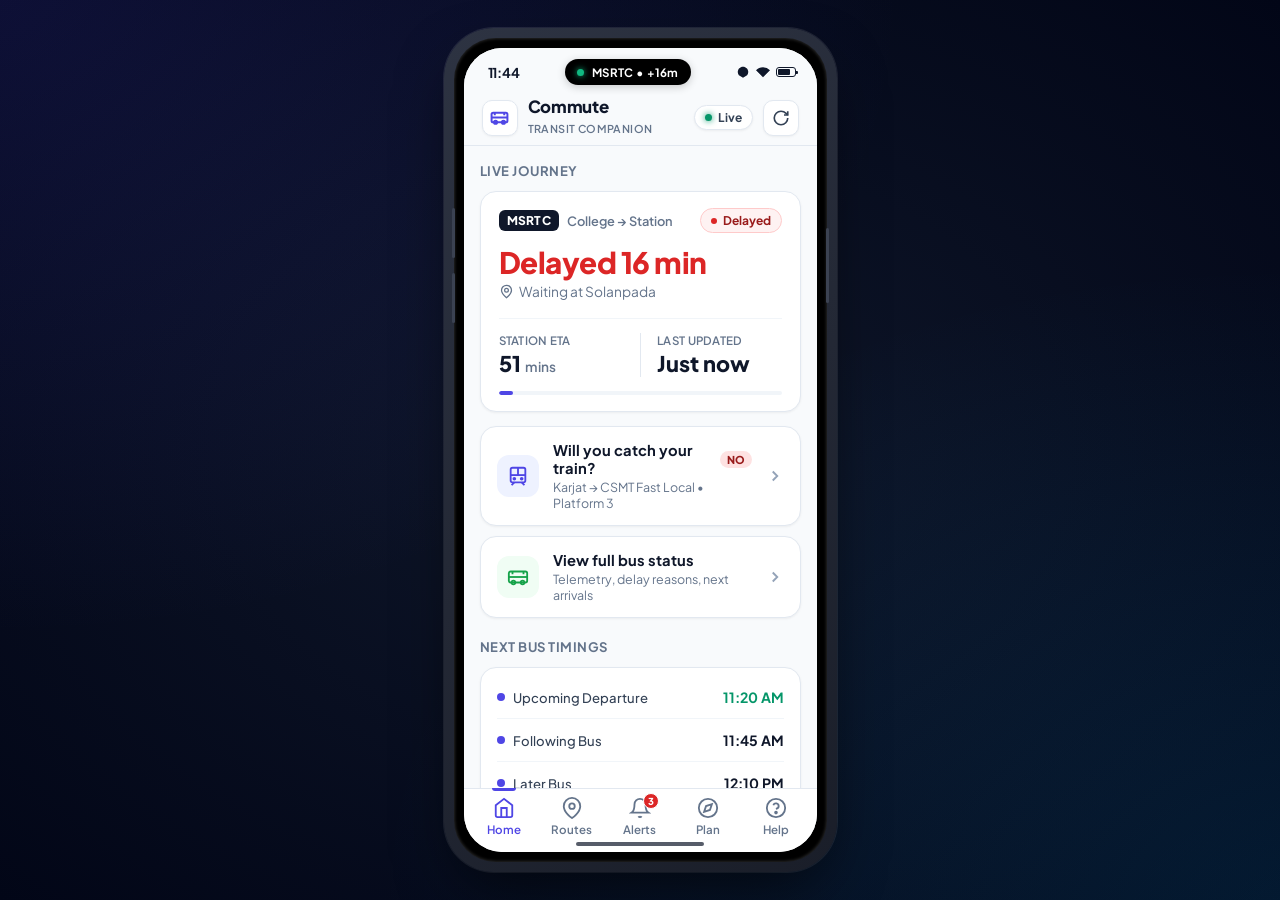
==== commit b59ed485: "Add files via upload" ====
--- a/index.html
+++ b/index.html
@@ -22,7 +22,7 @@
                         <span class="status-time" id="status-clock">9:41</span>
                         <div class="dynamic-island">
                             <span class="island-dot"></span>
-                            <span class="island-text" id="island-transit-text">MSRTC 147</span>
+                            <span class="island-text" id="island-transit-text">MSRTC</span>
                         </div>
                         <div class="status-icons">
                             <svg width="14" height="14" viewBox="0 0 24 24" fill="currentColor"><path d="M12 3c-4.97 0-9 4.03-9 9 0 2.12.74 4.07 1.97 5.61L12 22l7.03-4.39C20.26 16.07 21 14.12 21 12c0-4.97-4.03-9-9-9z"/></svg>
@@ -36,7 +36,7 @@
                         <header class="app-header">
                             <div class="header-left">
                                 <div class="clock-icon">
-                                    <svg width="19" height="19" viewBox="0 0 24 24" fill="none" stroke="var(--color-primary)" stroke-width="2.5"><circle cx="12" cy="12" r="10"/><polyline points="12 6 12 12 16 14"/></svg>
+                                    <svg width="19" height="19" viewBox="0 0 24 24" fill="none" stroke="var(--color-primary)" stroke-width="2.5"><rect x="2" y="6" width="20" height="12" rx="2"/><circle cx="7" cy="18" r="2"/><circle cx="17" cy="18" r="2"/><path d="M2 12h20"/><path d="M6 6v3"/><path d="M18 6v3"/></svg>
                                 </div>
                                 <div class="header-titles">
                                     <h1>Commute</h1>
@@ -62,22 +62,6 @@
                             <!-- 1. Home Screen -->
                             <section id="screen-home" class="screen active">
                                 <div class="content-scroll">
-                                    
-                                    <!-- In-App Simulation Controls (Directly inside screen) -->
-                                    <div class="in-app-demo-bar" aria-label="Simulation Controls">
-                                        <button class="demo-chip danger" id="btn-demo-delay" title="Simulate heavy traffic delay">
-                                            <svg width="12" height="12" viewBox="0 0 24 24" fill="none" stroke="currentColor" stroke-width="2.5"><path d="M10.29 3.86L1.82 18a2 2 0 0 0 1.71 3h16.94a2 2 0 0 0 1.71-3L13.71 3.86a2 2 0 0 0-3.42 0z"/><line x1="12" y1="9" x2="12" y2="13"/><line x1="12" y1="17" x2="12.01" y2="17"/></svg>
-                                            <span>Trigger Delay</span>
-                                        </button>
-                                        <button class="demo-chip success" id="btn-demo-ontime" title="Clear delay and set on time">
-                                            <svg width="12" height="12" viewBox="0 0 24 24" fill="none" stroke="currentColor" stroke-width="2.5"><path d="M22 11.08V12a10 10 0 1 1-5.93-9.14"/><polyline points="22 4 12 14.01 9 11.01"/></svg>
-                                            <span>Clear Delay</span>
-                                        </button>
-                                        <button class="demo-chip neutral" id="btn-demo-advance" title="Move bus forward to next stop">
-                                            <svg width="12" height="12" viewBox="0 0 24 24" fill="none" stroke="currentColor" stroke-width="2.5"><polygon points="5 4 15 12 5 20 5 4"/><line x1="19" y1="5" x2="19" y2="19"/></svg>
-                                            <span>Next Stop</span>
-                                        </button>
-                                    </div>
 
                                     <div class="section-title">Live journey</div>
                                     
@@ -85,7 +69,7 @@
                                     <div class="status-card large-card hero-card" id="main-status-card">
                                         <div class="card-header">
                                             <div class="route-info">
-                                                <span class="route-badge">MSRTC 147</span>
+                                                <span class="route-badge" id="home-route-badge">MSRTC</span>
                                                 <span class="route-direction">College → Station</span>
                                             </div>
                                             <div class="status-pill status-red" id="home-status-pill">
@@ -155,39 +139,28 @@
                                         </div>
                                     </div>
 
-                                    <!-- Section: Everything Else -->
-                                    <div class="section-title mt-4">Everything else</div>
-                                    <div class="grid-2x2">
-                                        <div class="grid-card nav-tab-trigger" data-target="screen-routes" role="button" tabindex="0">
-                                            <div class="grid-icon-box">
-                                                <svg width="22" height="22" viewBox="0 0 24 24" fill="none" stroke="var(--color-primary)" stroke-width="2"><path d="M21 10c0 7-9 13-9 13s-9-6-9-13a9 9 0 0 1 18 0z"/><circle cx="12" cy="10" r="3"/></svg>
-                                            </div>
-                                            <h4>Routes & Stops</h4>
-                                            <p>Full stop list & live bus position</p>
-                                        </div>
-                                        
-                                        <div class="grid-card nav-tab-trigger" data-target="screen-alerts" role="button" tabindex="0">
-                                            <div class="grid-icon-box">
-                                                <svg width="22" height="22" viewBox="0 0 24 24" fill="none" stroke="var(--color-primary)" stroke-width="2"><path d="M18 8A6 6 0 0 0 6 8c0 7-3 9-3 9h18s-3-2-3-9"/><path d="M13.73 21a2 2 0 0 1-3.46 0"/></svg>
-                                            </div>
-                                            <h4>Alerts & Updates</h4>
-                                            <p>Traffic, delays & weather notices</p>
-                                        </div>
-                                        
-                                        <div class="grid-card nav-tab-trigger" data-target="screen-planning" role="button" tabindex="0">
-                                            <div class="grid-icon-box">
-                                                <svg width="22" height="22" viewBox="0 0 24 24" fill="none" stroke="var(--color-primary)" stroke-width="2"><circle cx="12" cy="12" r="10"/><polygon points="16.24 7.76 14.12 14.12 7.76 16.24 9.88 9.88 16.24 7.76"/></svg>
-                                            </div>
-                                            <h4>Planning</h4>
-                                            <p>Plan a journey across the network</p>
-                                        </div>
-                                        
-                                        <div class="grid-card nav-tab-trigger" data-target="screen-support" role="button" tabindex="0">
-                                            <div class="grid-icon-box">
-                                                <svg width="22" height="22" viewBox="0 0 24 24" fill="none" stroke="var(--color-primary)" stroke-width="2"><circle cx="12" cy="12" r="10"/><path d="M9.09 9a3 3 0 0 1 5.83 1c0 2-3 3-3 3"/><circle cx="12" cy="17" r="1"/></svg>
-                                            </div>
-                                            <h4>Help & Support</h4>
-                                            <p>FAQs, helpline & feedback</p>
+                                    <div class="section-title mt-4">Next Bus Timings</div>
+                                    <div class="large-card breakdown-card">
+                                        <div class="breakdown-item">
+                                            <div class="breakdown-label-group">
+                                                <span class="breakdown-dot dot-bus"></span>
+                                                <span class="breakdown-label">Upcoming Departure</span>
+                                            </div>
+                                            <strong class="breakdown-val text-green" id="next-bus-1">11:20 AM</strong>
+                                        </div>
+                                        <div class="breakdown-item">
+                                            <div class="breakdown-label-group">
+                                                <span class="breakdown-dot dot-bus"></span>
+                                                <span class="breakdown-label">Following Bus</span>
+                                            </div>
+                                            <strong class="breakdown-val" id="next-bus-2">11:45 AM</strong>
+                                        </div>
+                                        <div class="breakdown-item no-border">
+                                            <div class="breakdown-label-group">
+                                                <span class="breakdown-dot dot-bus"></span>
+                                                <span class="breakdown-label">Later Bus</span>
+                                            </div>
+                                            <strong class="breakdown-val" id="next-bus-3">12:10 PM</strong>
                                         </div>
                                     </div>
                                 </div>
@@ -329,14 +302,11 @@
                             <!-- 4. Tab Screen: Routes & Stops -->
                             <section id="screen-routes" class="screen">
                                 <div class="content-scroll">
-                                    <div class="section-title small">Routes & stops</div>
-                                    <h2 class="page-title">MSRTC 147 • College → Station</h2>
-                                    
-                                    <!-- Search input -->
-                                    <div class="search-box">
-                                        <svg width="18" height="18" viewBox="0 0 24 24" fill="none" stroke="var(--text-muted)" stroke-width="2.2"><circle cx="11" cy="11" r="8"/><line x1="21" y1="21" x2="16.65" y2="16.65"/></svg>
-                                        <input type="text" placeholder="Search stops on this route..." id="stop-search" autocomplete="off">
-                                        <button id="clear-search" class="clear-search-btn hidden" aria-label="Clear Search">✕</button>
+                                    <div class="section-title small">ROUTES & STOPS FOR</div>
+                                    <h2 class="page-title">MSRTC</h2>
+                                    <div class="route-toggle-container mb-4">
+                                        <button class="route-toggle-btn active" id="btn-route-forward">1. College to Station</button>
+                                        <button class="route-toggle-btn" id="btn-route-return">2. Station to College</button>
                                     </div>
 
                                     <!-- Timeline Card -->
@@ -491,7 +461,7 @@
                                             </div>
                                             <div>
                                                 <span class="contact-label">Operational Hours</span>
-                                                <strong class="contact-val">6:00 AM – 10:30 PM (Daily)</strong>
+                                                <strong class="contact-val">24Hrs (Daily)</strong>
                                             </div>
                                         </div>
                                     </div>
@@ -521,8 +491,9 @@
 
                         </div>
 
-                        <!-- Bottom Navigation Bar -->
-                        <nav class="bottom-nav" aria-label="Main Navigation">
+                        <!-- Bottom Navigation Bar -->
+                        <nav class="bottom-nav" aria-label="Main Navigation">
+                            
                             <button class="nav-item active" data-target="screen-home">
                                 <div class="nav-svg-wrap">
                                     <svg width="22" height="22" viewBox="0 0 24 24" fill="none" stroke="currentColor" stroke-width="2"><path d="M3 9l9-7 9 7v11a2 2 0 0 1-2 2H5a2 2 0 0 1-2-2z"/><polyline points="9 22 9 12 15 12 15 22"/></svg>
@@ -574,3 +545,7 @@
     <script src="app.js"></script>
 </body>
 </html>
+
+
+
+
--- a/style.css
+++ b/style.css
@@ -1775,3 +1775,33 @@
         display: none;
     }
 }
+
+
+.route-toggle-container {
+    display: flex;
+    flex-direction: column;
+    gap: 8px;
+    background: #f1f5f9;
+    padding: 6px;
+    border-radius: var(--radius-card);
+}
+
+.route-toggle-btn {
+    padding: 12px 14px;
+    background: transparent;
+    border: none;
+    border-radius: var(--radius-sm);
+    font-size: 0.9rem;
+    font-weight: 700;
+    color: var(--text-muted);
+    cursor: pointer;
+    text-align: left;
+    transition: var(--transition);
+    font-family: inherit;
+}
+
+.route-toggle-btn.active {
+    background: #ffffff;
+    color: var(--color-primary);
+    box-shadow: var(--shadow-sm);
+}
